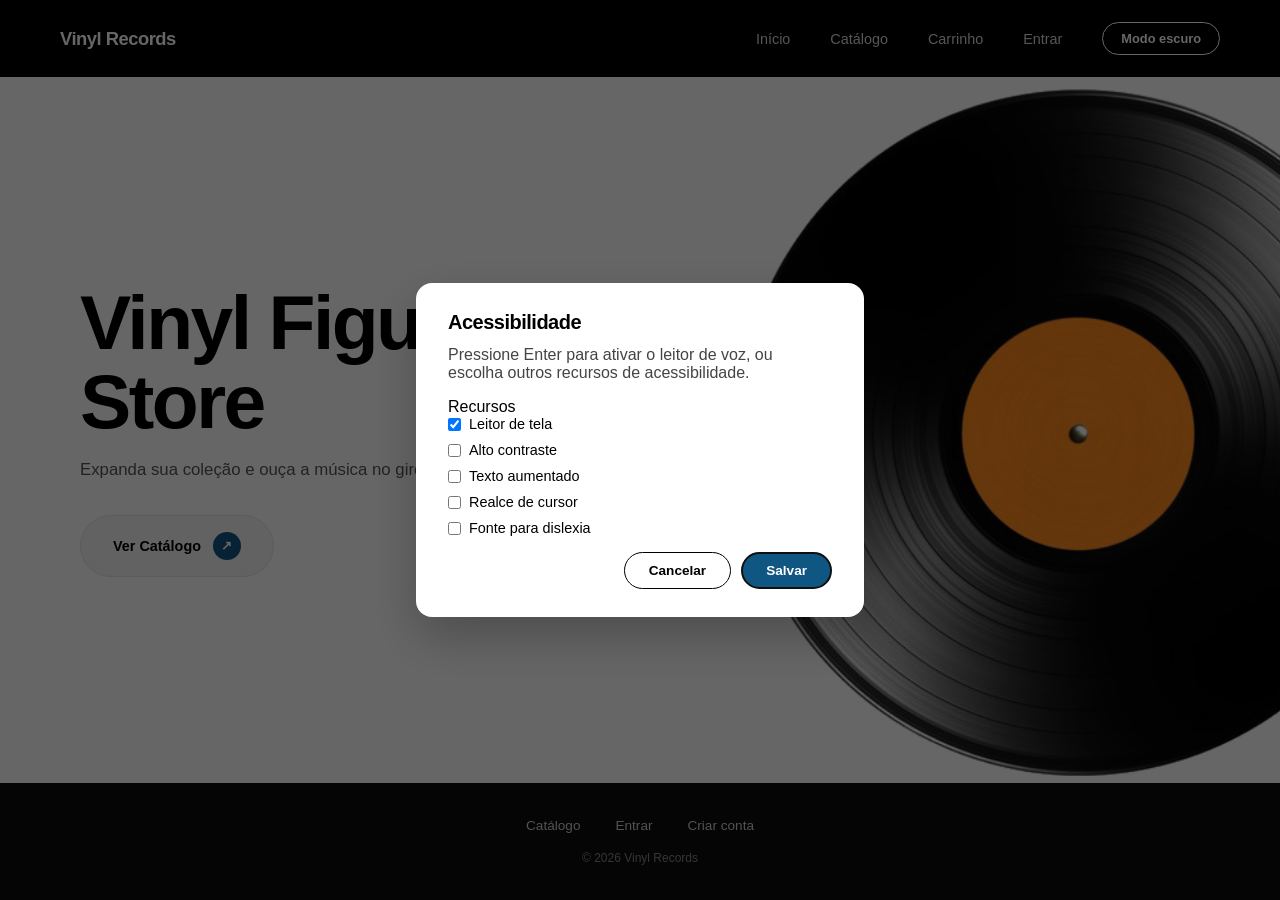
==== index.html @ 467cb420 "style: base style added" ====
<!DOCTYPE html>
<html lang="pt-BR">
<head>
  <meta charset="UTF-8">
  <meta name="viewport" content="width=device-width, initial-scale=1.0">
  <link rel="stylesheet" href="assets/css/base.css">
  <link rel="stylesheet" href="assets/css/style.css">
  <title>Vinyl Figures Store</title>
</head>
<body>

  <!-- ===== NAVBAR ===== -->
  <header>
    <nav>
      <a href="index.html">Vinyl Records</a>

      <ul>
        <li><a href="index.html">Início</a></li>
        <li><a href="assets/pages/catalogo.html">Catálogo</a></li>
        <li><a href="assets/pages/carrinho.html">Carrinho</a></li>
        <li><a href="assets/pages/conta.html">Conta</a></li>
        <li><button type="button" data-acao="alternar-tema">Tema</button></li>
      </ul>
    </nav>
  </header>

  <main>

    <!-- ===== HERO ===== -->
    <section>
      <h1>Vinyl Figures Store</h1>
      <p>Expanda sua coleção e ouça a música no giro.</p>
      <a href="assets/pages/catalogo.html">
        Ver Catálogo
        <span aria-hidden="true">&#8599;</span>
      </a>
    </section>

    <div class="vinyl-container">
      <img src="assets/images/Vinil.png" alt="Disco de vinil em close">
    </div>

  </main>

  <footer>
    <nav>
      <ul>
        <li><a href="assets/pages/catalogo.html">Catálogo</a></li>
        <li><a href="assets/pages/conta.html">Minha conta</a></li>
        <li><a href="assets/pages/entrar.html">Entrar</a></li>
        <li><a href="assets/pages/cadastro.html">Criar conta</a></li>
      </ul>
    </nav>
    <p>&copy; 2026 Vinyl Records</p>
  </footer>

  <script type="module" src="assets/js/controller/app.js"></script>

</body>
</html>
---- assets/css/base.css ----
/* Compartilhado por todas as páginas: reset, tipografia, header/footer,
   popups (view/ui.js), tema escuro e recursos de acessibilidade. Layout
   específico de cada página fica em style.css (index) ou paginas.css
   (formulários) / catalogo.css. */

* {
  margin: 0;
  padding: 0;
  box-sizing: border-box;
}

@import url('https://fonts.googleapis.com/css2?family=Syne:wght@400..800&display=swap');

body {
  background-color: #ffffff;
  color: #000000;
  font-family: 'Syne', sans-serif;
  min-height: 100vh;
  display: flex;
  flex-direction: column;
  justify-content: space-between;
  overflow-x: hidden;
}

a {
  text-decoration: none;
  color: inherit;
}

ul, ol {
  list-style: none;
}

/* ===== HEADER ===== */
header {
  width: 100%;
  background-color: #000000;
  color: #ffffff;
  padding: 22px 60px;
}

header nav {
  display: flex;
  justify-content: space-between;
  align-items: center;
  width: 100%;
  flex-wrap: wrap;
  gap: 16px;
}

header nav > a:first-child {
  font-size: 1.15rem;
  font-weight: 700;
  letter-spacing: -0.5px;
}

header ul {
  display: flex;
  align-items: center;
  gap: 40px;
  flex-wrap: wrap;
}

header ul li a {
  font-size: 0.9rem;
  font-weight: 500;
  opacity: 0.85;
  transition: opacity 0.3s ease;
}

header ul li a:hover {
  opacity: 1;
}

header ul li button {
  background: transparent;
  border: 1px solid #ffffff;
  color: #ffffff;
  padding: 8px 18px;
  border-radius: 30px;
  font-family: 'Syne', sans-serif;
  font-size: 0.8rem;
  font-weight: 600;
  cursor: pointer;
  transition: background-color 0.3s ease, color 0.3s ease;
}

header ul li button:hover {
  background-color: #ffffff;
  color: #000000;
}

/* ===== FOOTER ===== */
footer {
  width: 100%;
  background-color: #0c0c0c;
  color: #ffffff;
  padding: 35px 40px;
  display: flex;
  flex-direction: column;
  align-items: center;
  gap: 18px;
  font-size: 0.85rem;
}

footer nav ul {
  display: flex;
  flex-wrap: wrap;
  justify-content: center;
  gap: 35px;
}

footer nav ul li a {
  opacity: 0.8;
  font-weight: 500;
  transition: opacity 0.3s ease;
}

footer nav ul li a:hover {
  opacity: 1;
}

footer p {
  font-size: 0.75rem;
  opacity: 0.5;
}

/* ===== BREADCRUMB (usado em toda página que não é a home) ===== */
main > nav[aria-label="Você está aqui"] ol {
  display: flex;
  gap: 10px;
  font-size: 0.85rem;
  color: #666666;
  padding: 30px 40px 0;
}

main > nav[aria-label="Você está aqui"] ol li + li::before {
  content: "/";
  margin-right: 10px;
  color: #cccccc;
}

main > nav[aria-label="Você está aqui"] ol li a:hover {
  text-decoration: underline;
}

:root[data-tema="escuro"] main > nav[aria-label="Você está aqui"] ol {
  color: #999999;
}

:root[data-tema="escuro"] main > nav[aria-label="Você está aqui"] ol li + li::before {
  color: #444444;
}

/* ===== POPUPS (view/ui.js) =====
   Mesmos atributos que ui.js já usa (data-vinyl-ui); a função
   injetarEstilos() que injetava isso em runtime foi removida — vira
   CSS estático como o resto do projeto. */
[data-vinyl-ui="dialogo"] {
  /* O reset global (* { margin: 0 }) apaga o margin:auto que o navegador
     usa pra centralizar <dialog> modal — repõe aqui. */
  margin: auto;
  color-scheme: light dark;
  border: none;
  border-radius: 16px;
  padding: 28px 32px;
  max-width: 28rem;
  width: 90vw;
  background: #ffffff;
  color: #000000;
  font-family: 'Syne', sans-serif;
  box-shadow: 0 20px 50px rgba(0, 0, 0, 0.25);
}

[data-vinyl-ui="dialogo"]::backdrop {
  background: rgb(0 0 0 / 0.6);
}

[data-vinyl-ui="dialogo"] h2 {
  margin: 0 0 12px;
  font-size: 1.25rem;
  font-weight: 800;
  letter-spacing: -0.5px;
}

[data-vinyl-ui="dialogo"] ul {
  margin: 0 0 16px;
  padding-left: 0;
}

[data-vinyl-ui="dialogo"] li {
  padding: 4px 0;
}

[data-vinyl-ui="dialogo"] p {
  margin: 0 0 16px;
  color: #444444;
}

[data-vinyl-ui="dialogo"] fieldset {
  border: none;
  margin: 0 0 16px;
  display: flex;
  flex-direction: column;
  gap: 10px;
}

[data-vinyl-ui="dialogo"] label {
  display: flex;
  align-items: center;
  gap: 8px;
  font-size: 0.9rem;
}

[data-vinyl-ui="dialogo"] select {
  padding: 10px 16px;
  border-radius: 30px;
  border: 1px solid #dcdcdc;
  font-family: 'Syne', sans-serif;
  margin-bottom: 16px;
  background: #ffffff;
  color: #000000;
}

[data-vinyl-ui="acoes"] {
  display: flex;
  gap: 10px;
  justify-content: flex-end;
}

[data-vinyl-ui="acoes"] button {
  font-family: 'Syne', sans-serif;
  font-size: 0.85rem;
  font-weight: 600;
  padding: 10px 24px;
  border-radius: 30px;
  border: 1px solid #000000;
  background: #ffffff;
  color: #000000;
  cursor: pointer;
  transition: background-color 0.2s ease, color 0.2s ease;
}

[data-vinyl-ui="acoes"] button:last-child {
  background: #105682;
  border-color: #105682;
  color: #ffffff;
}

[data-vinyl-ui="acoes"] button:hover {
  opacity: 0.8;
}

[data-vinyl-ui="avisos"] {
  position: fixed;
  top: 24px;
  left: 50%;
  transform: translateX(-50%);
  z-index: 9999;
  display: flex;
  flex-direction: column;
  align-items: center;
  gap: 10px;
  width: 100%;
  padding: 0 20px;
  pointer-events: none;
}

[data-vinyl-ui="aviso"] {
  color-scheme: light dark;
  background: #ffffff;
  color: #000000;
  border-left: 4px solid #000000;
  border-radius: 14px;
  padding: 14px 20px;
  max-width: 420px;
  font-size: 0.85rem;
  font-weight: 600;
  line-height: 1.4;
  box-shadow: 0 15px 35px rgba(0, 0, 0, 0.18);
  animation: vinyl-aviso-entrada 0.25s ease;
}

@keyframes vinyl-aviso-entrada {
  from {
    opacity: 0;
    transform: translateY(-10px);
  }
  to {
    opacity: 1;
    transform: translateY(0);
  }
}

/* sucesso é o padrão (borda preta acima); erro e info só trocam o acento */
[data-vinyl-ui-tipo="erro"] {
  border-left-color: #c0392b;
}

[data-vinyl-ui-tipo="info"] {
  border-left-color: #2d6cdf;
}

:root[data-tema="escuro"] [data-vinyl-ui="aviso"] {
  background: #262626;
  color: #f5f5f5;
  border-left-color: #f5f5f5;
}

:root[data-tema="escuro"] [data-vinyl-ui-tipo="erro"] {
  border-left-color: #e74c3c;
}

:root[data-tema="escuro"] [data-vinyl-ui-tipo="info"] {
  border-left-color: #5b9bf5;
}

/* ===== TEMA ESCURO (assets/js/view/tema.js seta o atributo) ===== */
:root[data-tema="escuro"] body {
  background-color: #1c1c1c;
  color: #f5f5f5;
}

:root[data-tema="escuro"] header {
  background-color: #000000;
}

:root[data-tema="escuro"] main section form,
:root[data-tema="escuro"] main section ul li article {
  background-color: #262626;
  border-color: #2a2a2a;
}

:root[data-tema="escuro"] main section form input,
:root[data-tema="escuro"] main section form select {
  background-color: #1c1c1c;
  color: #f5f5f5;
  border-color: #333333;
}

:root[data-tema="escuro"] [data-vinyl-ui="dialogo"] {
  background: #262626;
  color: #f5f5f5;
}

:root[data-tema="escuro"] [data-vinyl-ui="dialogo"] p {
  color: #cccccc;
}

:root[data-tema="escuro"] [data-vinyl-ui="dialogo"] select {
  background: #1c1c1c;
  color: #f5f5f5;
  border-color: #333333;
}

:root[data-tema="escuro"] [data-vinyl-ui="acoes"] button {
  border-color: #f5f5f5;
  background: #262626;
  color: #f5f5f5;
}

:root[data-tema="escuro"] [data-vinyl-ui="acoes"] button:last-child {
  background: #105682;
  border-color: #105682;
  color: #ffffff;
}

/* ===== ACESSIBILIDADE (acessibility-features/*.js setam os atributos) =====
   Alto contraste reforça o tema atual (claro ou escuro), não substitui a
   escolha — por isso duas regras, uma pra cada. Nada de filter:contrast()
   no :root: filter vira containing block de position:fixed, e tirava o
   aviso (view/ui.js) do lugar. Nada de !important: a combinação
   [data-tema="escuro"][data-a11y-contraste="alto"] já é mais específica
   que cada atributo sozinho, então a cascata resolve sem precisar disso. */
:root[data-a11y-contraste="alto"] body {
  background-color: #ffffff;
  color: #000000;
}

:root[data-tema="escuro"][data-a11y-contraste="alto"] body {
  background-color: #000000;
  color: #ffffff;
}

/* Sem isso, alto contraste só trocava o fundo da página — os textos
   secundários em cinza (definidos em style/catalogo/paginas.css, cada um
   no seu arquivo) continuavam com contraste baixo, que é onde o
   problema mais aparece. Centralizado aqui: a especificidade do
   atributo já vence sobre a regra "normal" de cada arquivo, mesmo eles
   carregando depois. */
:root[data-a11y-contraste="alto"] main > nav[aria-label="Você está aqui"] ol,
:root[data-a11y-contraste="alto"] main p:first-of-type,
:root[data-a11y-contraste="alto"] main section ul li article p,
:root[data-a11y-contraste="alto"] thead th,
:root[data-a11y-contraste="alto"] main section dt {
  color: #000000;
}

:root[data-tema="escuro"][data-a11y-contraste="alto"] main > nav[aria-label="Você está aqui"] ol,
:root[data-tema="escuro"][data-a11y-contraste="alto"] main p:first-of-type,
:root[data-tema="escuro"][data-a11y-contraste="alto"] main section ul li article p,
:root[data-tema="escuro"][data-a11y-contraste="alto"] thead th,
:root[data-tema="escuro"][data-a11y-contraste="alto"] main section dt {
  color: #ffffff;
}

/* #105682 (a cor de destaque nos botões/foco/paginação) também precisa
   ser achatada — senão "alto contraste" não muda nada nos elementos que
   já tinham cor de marca, que é exatamente onde mais falhava antes. */
:root[data-a11y-contraste="alto"] main section form button[type="submit"],
:root[data-a11y-contraste="alto"] main section form button[type="button"],
:root[data-a11y-contraste="alto"] main section ul li article button,
:root[data-a11y-contraste="alto"] main section nav[aria-label="Paginação"] ul li a[aria-current="page"],
:root[data-a11y-contraste="alto"] main section nav[aria-label="Paginação"] ul li a:hover,
:root[data-a11y-contraste="alto"] main section > a:nth-of-type(1) span,
:root[data-a11y-contraste="alto"] main section > a:nth-of-type(1):hover,
:root[data-a11y-contraste="alto"] main > nav[aria-label="Seções da conta"] a:hover,
:root[data-a11y-contraste="alto"] main button[type="submit"],
:root[data-a11y-contraste="alto"] main button[data-acao],
:root[data-a11y-contraste="alto"] table button,
:root[data-a11y-contraste="alto"] [data-vinyl-ui="acoes"] button:last-child {
  background-color: #000000;
  border-color: #000000;
  color: #ffffff;
}

:root[data-a11y-contraste="alto"] main input:focus,
:root[data-a11y-contraste="alto"] main section form input:focus,
:root[data-a11y-contraste="alto"] main section form select:focus,
:root[data-a11y-contraste="alto"] main section form fieldset label:has(input[type="checkbox"]:checked) {
  border-color: #000000;
}

:root[data-a11y-contraste="alto"] main section form fieldset input[type="checkbox"] {
  accent-color: #000000;
}

:root[data-tema="escuro"][data-a11y-contraste="alto"] main section form button[type="submit"],
:root[data-tema="escuro"][data-a11y-contraste="alto"] main section form button[type="button"],
:root[data-tema="escuro"][data-a11y-contraste="alto"] main section ul li article button,
:root[data-tema="escuro"][data-a11y-contraste="alto"] main section nav[aria-label="Paginação"] ul li a[aria-current="page"],
:root[data-tema="escuro"][data-a11y-contraste="alto"] main section nav[aria-label="Paginação"] ul li a:hover,
:root[data-tema="escuro"][data-a11y-contraste="alto"] main section > a:nth-of-type(1) span,
:root[data-tema="escuro"][data-a11y-contraste="alto"] main section > a:nth-of-type(1):hover,
:root[data-tema="escuro"][data-a11y-contraste="alto"] main > nav[aria-label="Seções da conta"] a:hover,
:root[data-tema="escuro"][data-a11y-contraste="alto"] main button[type="submit"],
:root[data-tema="escuro"][data-a11y-contraste="alto"] main button[data-acao],
:root[data-tema="escuro"][data-a11y-contraste="alto"] table button,
:root[data-tema="escuro"][data-a11y-contraste="alto"] [data-vinyl-ui="acoes"] button:last-child {
  background-color: #ffffff;
  border-color: #ffffff;
  color: #000000;
}

:root[data-tema="escuro"][data-a11y-contraste="alto"] main input:focus,
:root[data-tema="escuro"][data-a11y-contraste="alto"] main section form input:focus,
:root[data-tema="escuro"][data-a11y-contraste="alto"] main section form select:focus,
:root[data-tema="escuro"][data-a11y-contraste="alto"] main section form fieldset label:has(input[type="checkbox"]:checked) {
  border-color: #ffffff;
}

:root[data-tema="escuro"][data-a11y-contraste="alto"] main section form fieldset input[type="checkbox"] {
  accent-color: #ffffff;
}

/* Checkbox de verdade (conta/entrar/cadastro, paginas.css) também
   achata pro preto/branco puro no alto contraste. */
:root[data-a11y-contraste="alto"] main input[type="checkbox"]:checked {
  background-color: #000000;
  border-color: #000000;
}

:root[data-tema="escuro"][data-a11y-contraste="alto"] main input[type="checkbox"]:checked {
  background-color: #ffffff;
  border-color: #ffffff;
}

:root[data-tema="escuro"][data-a11y-contraste="alto"] main input[type="checkbox"]:checked::after {
  border-color: #000000;
}

:root[data-a11y-texto="grande"] {
  font-size: 120%;
}

:root[data-a11y-cursor="realce"] [data-a11y-sob-cursor] {
  outline: 3px solid #ff5a00;
  outline-offset: 3px;
  border-radius: 4px;
}

/* Spinner de view/ui.js:ocupado() — <progress> indeterminado nativo,
   só um respiro visual em volta. */
progress {
  display: block;
  width: 100%;
  height: 6px;
  margin-bottom: 16px;
  accent-color: #000000;
  border-radius: 30px;
  overflow: hidden;
  border: none;
}

:root[data-tema="escuro"] progress {
  accent-color: #ffffff;
}
---- assets/css/style.css ----
/* Só o hero da index.html — header/footer/reset ficam em base.css. */

main {
  flex: 1;
  width: 100%;
  margin: 0;
  padding: 60px 40px 60px 80px;
  display: grid;
  grid-template-columns: 1.2fr 1fr;
  align-items: center;
  position: relative;
  overflow: hidden;
  gap: 20px;
}

main section {
  display: flex;
  flex-direction: column;
  align-items: flex-start;
  text-align: left;
  z-index: 2;
}

main h1 {
  font-size: 4.8rem;
  font-weight: 800;
  line-height: 1.02;
  letter-spacing: -2.5px;
  margin-bottom: 20px;
  color: #000000;
}

main p:first-of-type {
  font-size: 1.05rem;
  font-weight: 500;
  color: #555555;
  margin-bottom: 35px;
}

main section > a:nth-of-type(1) {
  background-color: #f5f5f5;
  color: #000000;
  padding: 16px 32px;
  border-radius: 40px;
  font-size: 0.9rem;
  font-weight: 600;
  display: flex;
  align-items: center;
  gap: 12px;
  transition: all 0.3s ease;
  border: 1px solid #e5e5e5;
}

main section > a:nth-of-type(1) span {
  background-color: #105682;
  color: #ffffff;
  width: 28px;
  height: 28px;
  border-radius: 50%;
  display: flex;
  align-items: center;
  justify-content: center;
  font-size: 0.8rem;
}

main section > a:nth-of-type(1):hover {
  background-color: #105682;
  color: #ffffff;
}

main section > a:nth-of-type(1):hover span {
  background-color: #ffffff;
  color: #105682;
}

@keyframes spin {
  from { transform: rotate(0deg); }
  to { transform: rotate(360deg); }
}

.vinyl-container {
  display: flex;
  justify-content: flex-end;
  align-items: center;
  position: absolute;
  right: -290px;
  top: 50%;
  transform: translateY(-50%);
}

main img {
  width: 980px;
  max-width: none;
  height: auto;
  border-radius: 50%;
  animation: spin 12s linear infinite;
}

:root[data-tema="escuro"] main h1 {
  color: #ffffff;
}

:root[data-tema="escuro"] main p:first-of-type {
  color: #bbbbbb;
}

:root[data-tema="escuro"] main section > a:nth-of-type(1) {
  background-color: #262626;
  color: #ffffff;
  border-color: #2a2a2a;
}

@media (max-width: 992px) {
  main {
    grid-template-columns: 1fr;
    text-align: center;
    gap: 50px;
    padding: 40px 20px;
  }

  main section {
    align-items: center;
  }

  main h1 {
    font-size: 2.8rem;
  }

  .vinyl-container {
    position: relative;
    right: auto;
    top: auto;
    transform: none;
    justify-content: center;
  }

  main img {
    width: 400px;
  }
}
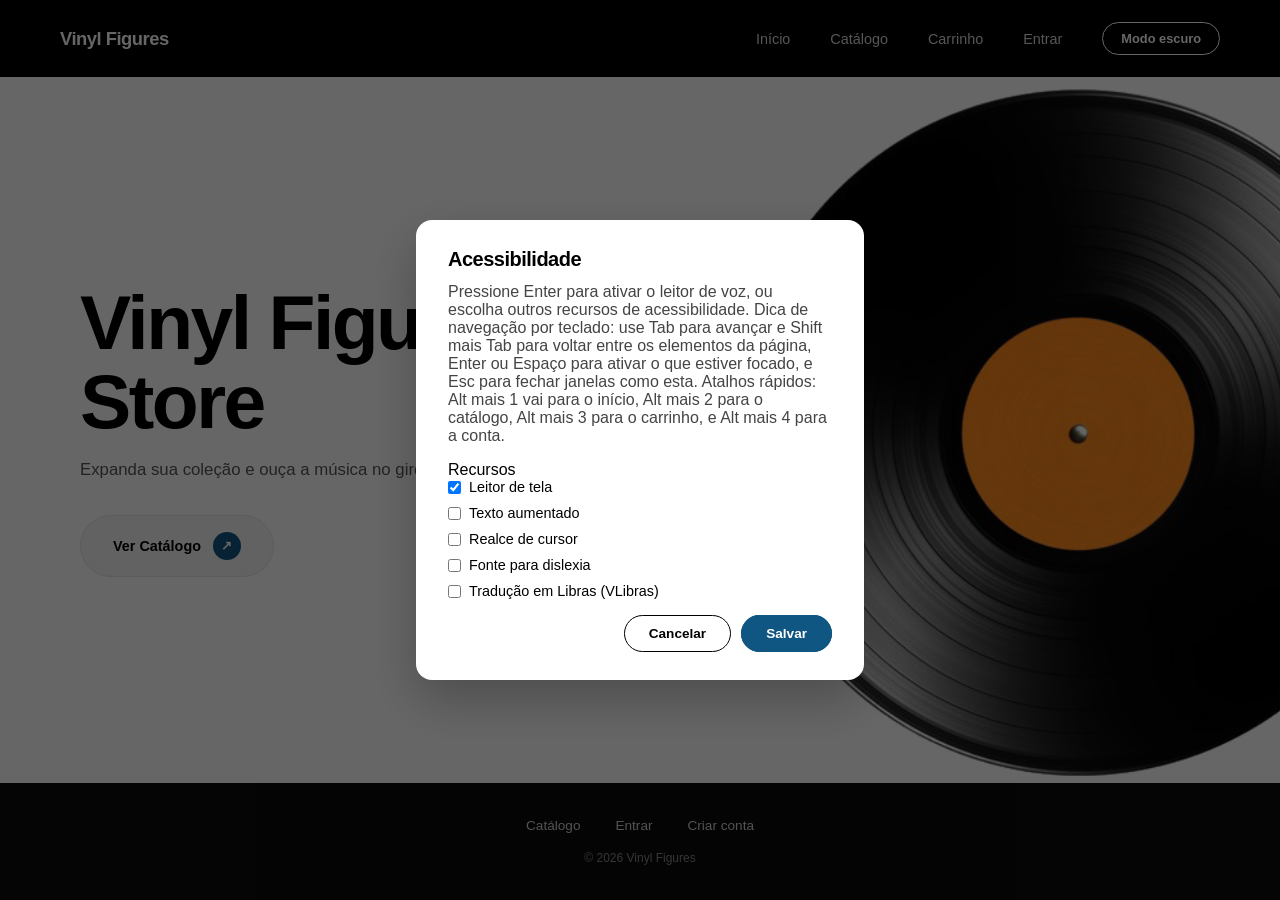
==== commit 6815baab: "feat: adiciona acessibilidade em libras usando a funcionalidade VLibras e atualiza renderização de p" ====
--- a/index.html
+++ b/index.html
@@ -12,7 +12,7 @@
   <!-- ===== NAVBAR ===== -->
   <header>
     <nav>
-      <a href="index.html">Vinyl Records</a>
+      <a href="index.html">Vinyl Figures</a>
 
       <ul>
         <li><a href="index.html">Início</a></li>
@@ -51,7 +51,7 @@
         <li><a href="assets/pages/cadastro.html">Criar conta</a></li>
       </ul>
     </nav>
-    <p>&copy; 2026 Vinyl Records</p>
+    <p>&copy; 2026 Vinyl Figures</p>
   </footer>
 
   <script type="module" src="assets/js/controller/app.js"></script>
--- a/assets/css/base.css
+++ b/assets/css/base.css
@@ -9,6 +9,14 @@
   box-sizing: border-box;
 }
 
+/* Regra de UA pro atributo hidden é de baixa prioridade: display:flex/grid
+   de qualquer seletor de autor (catalogo.css, paginas.css...) já vence,
+   hidden ou não. !important aqui é o jeito correto e padrão de garantir
+   isso — não dá pra resolver só com especificidade. */
+[hidden] {
+  display: none !important;
+}
+
 @import url('https://fonts.googleapis.com/css2?family=Syne:wght@400..800&display=swap');
 
 body {
@@ -25,6 +33,23 @@
 a {
   text-decoration: none;
   color: inherit;
+}
+
+/* Foco visível pra todo link/botão do site — sem isso, quem navega por
+   teclado só via onde está em campos de formulário (paginas.css/
+   catalogo.css já cuidam desses). outline-offset negativo desenha o anel
+   pra dentro do próprio elemento, então containers com overflow:hidden
+   (.stepper-qtd, table) nunca cortam o anel — não dá pra resolver isso só
+   trocando a cor/especificidade. */
+a:focus-visible,
+button:focus-visible {
+  outline: 2px solid #105682;
+  outline-offset: -2px;
+}
+
+:root[data-tema="escuro"] a:focus-visible,
+:root[data-tema="escuro"] button:focus-visible {
+  outline-color: #ffffff;
 }
 
 ul, ol {
@@ -222,6 +247,32 @@
   color: #000000;
 }
 
+/* Campo de formulário genérico (pedirCampos) — label em cima do input,
+   diferente de [data-vinyl-ui="dialogo"] label acima (que é a linha
+   horizontal do checkbox em escolherVarios). */
+[data-vinyl-ui="dialogo"] [data-vinyl-ui="campo"] {
+  display: flex;
+  flex-direction: column;
+  gap: 6px;
+  margin-bottom: 16px;
+}
+
+[data-vinyl-ui="dialogo"] [data-vinyl-ui="campo"] label {
+  font-size: 0.85rem;
+  font-weight: 600;
+}
+
+[data-vinyl-ui="dialogo"] input[type="text"] {
+  padding: 10px 16px;
+  border-radius: 30px;
+  border: 1px solid #dcdcdc;
+  font-family: 'Syne', sans-serif;
+  font-size: 0.9rem;
+  width: 100%;
+  background: #ffffff;
+  color: #000000;
+}
+
 [data-vinyl-ui="acoes"] {
   display: flex;
   gap: 10px;
@@ -347,7 +398,8 @@
   color: #cccccc;
 }
 
-:root[data-tema="escuro"] [data-vinyl-ui="dialogo"] select {
+:root[data-tema="escuro"] [data-vinyl-ui="dialogo"] select,
+:root[data-tema="escuro"] [data-vinyl-ui="dialogo"] input[type="text"] {
   background: #1c1c1c;
   color: #f5f5f5;
   border-color: #333333;
@@ -365,120 +417,7 @@
   color: #ffffff;
 }
 
-/* ===== ACESSIBILIDADE (acessibility-features/*.js setam os atributos) =====
-   Alto contraste reforça o tema atual (claro ou escuro), não substitui a
-   escolha — por isso duas regras, uma pra cada. Nada de filter:contrast()
-   no :root: filter vira containing block de position:fixed, e tirava o
-   aviso (view/ui.js) do lugar. Nada de !important: a combinação
-   [data-tema="escuro"][data-a11y-contraste="alto"] já é mais específica
-   que cada atributo sozinho, então a cascata resolve sem precisar disso. */
-:root[data-a11y-contraste="alto"] body {
-  background-color: #ffffff;
-  color: #000000;
-}
-
-:root[data-tema="escuro"][data-a11y-contraste="alto"] body {
-  background-color: #000000;
-  color: #ffffff;
-}
-
-/* Sem isso, alto contraste só trocava o fundo da página — os textos
-   secundários em cinza (definidos em style/catalogo/paginas.css, cada um
-   no seu arquivo) continuavam com contraste baixo, que é onde o
-   problema mais aparece. Centralizado aqui: a especificidade do
-   atributo já vence sobre a regra "normal" de cada arquivo, mesmo eles
-   carregando depois. */
-:root[data-a11y-contraste="alto"] main > nav[aria-label="Você está aqui"] ol,
-:root[data-a11y-contraste="alto"] main p:first-of-type,
-:root[data-a11y-contraste="alto"] main section ul li article p,
-:root[data-a11y-contraste="alto"] thead th,
-:root[data-a11y-contraste="alto"] main section dt {
-  color: #000000;
-}
-
-:root[data-tema="escuro"][data-a11y-contraste="alto"] main > nav[aria-label="Você está aqui"] ol,
-:root[data-tema="escuro"][data-a11y-contraste="alto"] main p:first-of-type,
-:root[data-tema="escuro"][data-a11y-contraste="alto"] main section ul li article p,
-:root[data-tema="escuro"][data-a11y-contraste="alto"] thead th,
-:root[data-tema="escuro"][data-a11y-contraste="alto"] main section dt {
-  color: #ffffff;
-}
-
-/* #105682 (a cor de destaque nos botões/foco/paginação) também precisa
-   ser achatada — senão "alto contraste" não muda nada nos elementos que
-   já tinham cor de marca, que é exatamente onde mais falhava antes. */
-:root[data-a11y-contraste="alto"] main section form button[type="submit"],
-:root[data-a11y-contraste="alto"] main section form button[type="button"],
-:root[data-a11y-contraste="alto"] main section ul li article button,
-:root[data-a11y-contraste="alto"] main section nav[aria-label="Paginação"] ul li a[aria-current="page"],
-:root[data-a11y-contraste="alto"] main section nav[aria-label="Paginação"] ul li a:hover,
-:root[data-a11y-contraste="alto"] main section > a:nth-of-type(1) span,
-:root[data-a11y-contraste="alto"] main section > a:nth-of-type(1):hover,
-:root[data-a11y-contraste="alto"] main > nav[aria-label="Seções da conta"] a:hover,
-:root[data-a11y-contraste="alto"] main button[type="submit"],
-:root[data-a11y-contraste="alto"] main button[data-acao],
-:root[data-a11y-contraste="alto"] table button,
-:root[data-a11y-contraste="alto"] [data-vinyl-ui="acoes"] button:last-child {
-  background-color: #000000;
-  border-color: #000000;
-  color: #ffffff;
-}
-
-:root[data-a11y-contraste="alto"] main input:focus,
-:root[data-a11y-contraste="alto"] main section form input:focus,
-:root[data-a11y-contraste="alto"] main section form select:focus,
-:root[data-a11y-contraste="alto"] main section form fieldset label:has(input[type="checkbox"]:checked) {
-  border-color: #000000;
-}
-
-:root[data-a11y-contraste="alto"] main section form fieldset input[type="checkbox"] {
-  accent-color: #000000;
-}
-
-:root[data-tema="escuro"][data-a11y-contraste="alto"] main section form button[type="submit"],
-:root[data-tema="escuro"][data-a11y-contraste="alto"] main section form button[type="button"],
-:root[data-tema="escuro"][data-a11y-contraste="alto"] main section ul li article button,
-:root[data-tema="escuro"][data-a11y-contraste="alto"] main section nav[aria-label="Paginação"] ul li a[aria-current="page"],
-:root[data-tema="escuro"][data-a11y-contraste="alto"] main section nav[aria-label="Paginação"] ul li a:hover,
-:root[data-tema="escuro"][data-a11y-contraste="alto"] main section > a:nth-of-type(1) span,
-:root[data-tema="escuro"][data-a11y-contraste="alto"] main section > a:nth-of-type(1):hover,
-:root[data-tema="escuro"][data-a11y-contraste="alto"] main > nav[aria-label="Seções da conta"] a:hover,
-:root[data-tema="escuro"][data-a11y-contraste="alto"] main button[type="submit"],
-:root[data-tema="escuro"][data-a11y-contraste="alto"] main button[data-acao],
-:root[data-tema="escuro"][data-a11y-contraste="alto"] table button,
-:root[data-tema="escuro"][data-a11y-contraste="alto"] [data-vinyl-ui="acoes"] button:last-child {
-  background-color: #ffffff;
-  border-color: #ffffff;
-  color: #000000;
-}
-
-:root[data-tema="escuro"][data-a11y-contraste="alto"] main input:focus,
-:root[data-tema="escuro"][data-a11y-contraste="alto"] main section form input:focus,
-:root[data-tema="escuro"][data-a11y-contraste="alto"] main section form select:focus,
-:root[data-tema="escuro"][data-a11y-contraste="alto"] main section form fieldset label:has(input[type="checkbox"]:checked) {
-  border-color: #ffffff;
-}
-
-:root[data-tema="escuro"][data-a11y-contraste="alto"] main section form fieldset input[type="checkbox"] {
-  accent-color: #ffffff;
-}
-
-/* Checkbox de verdade (conta/entrar/cadastro, paginas.css) também
-   achata pro preto/branco puro no alto contraste. */
-:root[data-a11y-contraste="alto"] main input[type="checkbox"]:checked {
-  background-color: #000000;
-  border-color: #000000;
-}
-
-:root[data-tema="escuro"][data-a11y-contraste="alto"] main input[type="checkbox"]:checked {
-  background-color: #ffffff;
-  border-color: #ffffff;
-}
-
-:root[data-tema="escuro"][data-a11y-contraste="alto"] main input[type="checkbox"]:checked::after {
-  border-color: #000000;
-}
-
+/* ===== ACESSIBILIDADE (acessibility-features/*.js setam os atributos) ===== */
 :root[data-a11y-texto="grande"] {
   font-size: 120%;
 }
@@ -505,3 +444,24 @@
 :root[data-tema="escuro"] progress {
   accent-color: #ffffff;
 }
+
+/* Spinner circular pro texto de botão ocupado (view/ui.js:travarBotao) —
+   herda a cor do texto do botão via currentColor, então funciona nos
+   botões azuis (texto branco) e no botão reset (texto preto) sem regra
+   extra por tema. */
+span[data-vinyl-ui="spinner"] {
+  display: inline-block;
+  width: 12px;
+  height: 12px;
+  vertical-align: -1px;
+  border: 2px solid currentColor;
+  border-right-color: transparent;
+  border-radius: 50%;
+  animation: vinyl-girar 0.6s linear infinite;
+}
+
+@keyframes vinyl-girar {
+  to {
+    transform: rotate(360deg);
+  }
+}
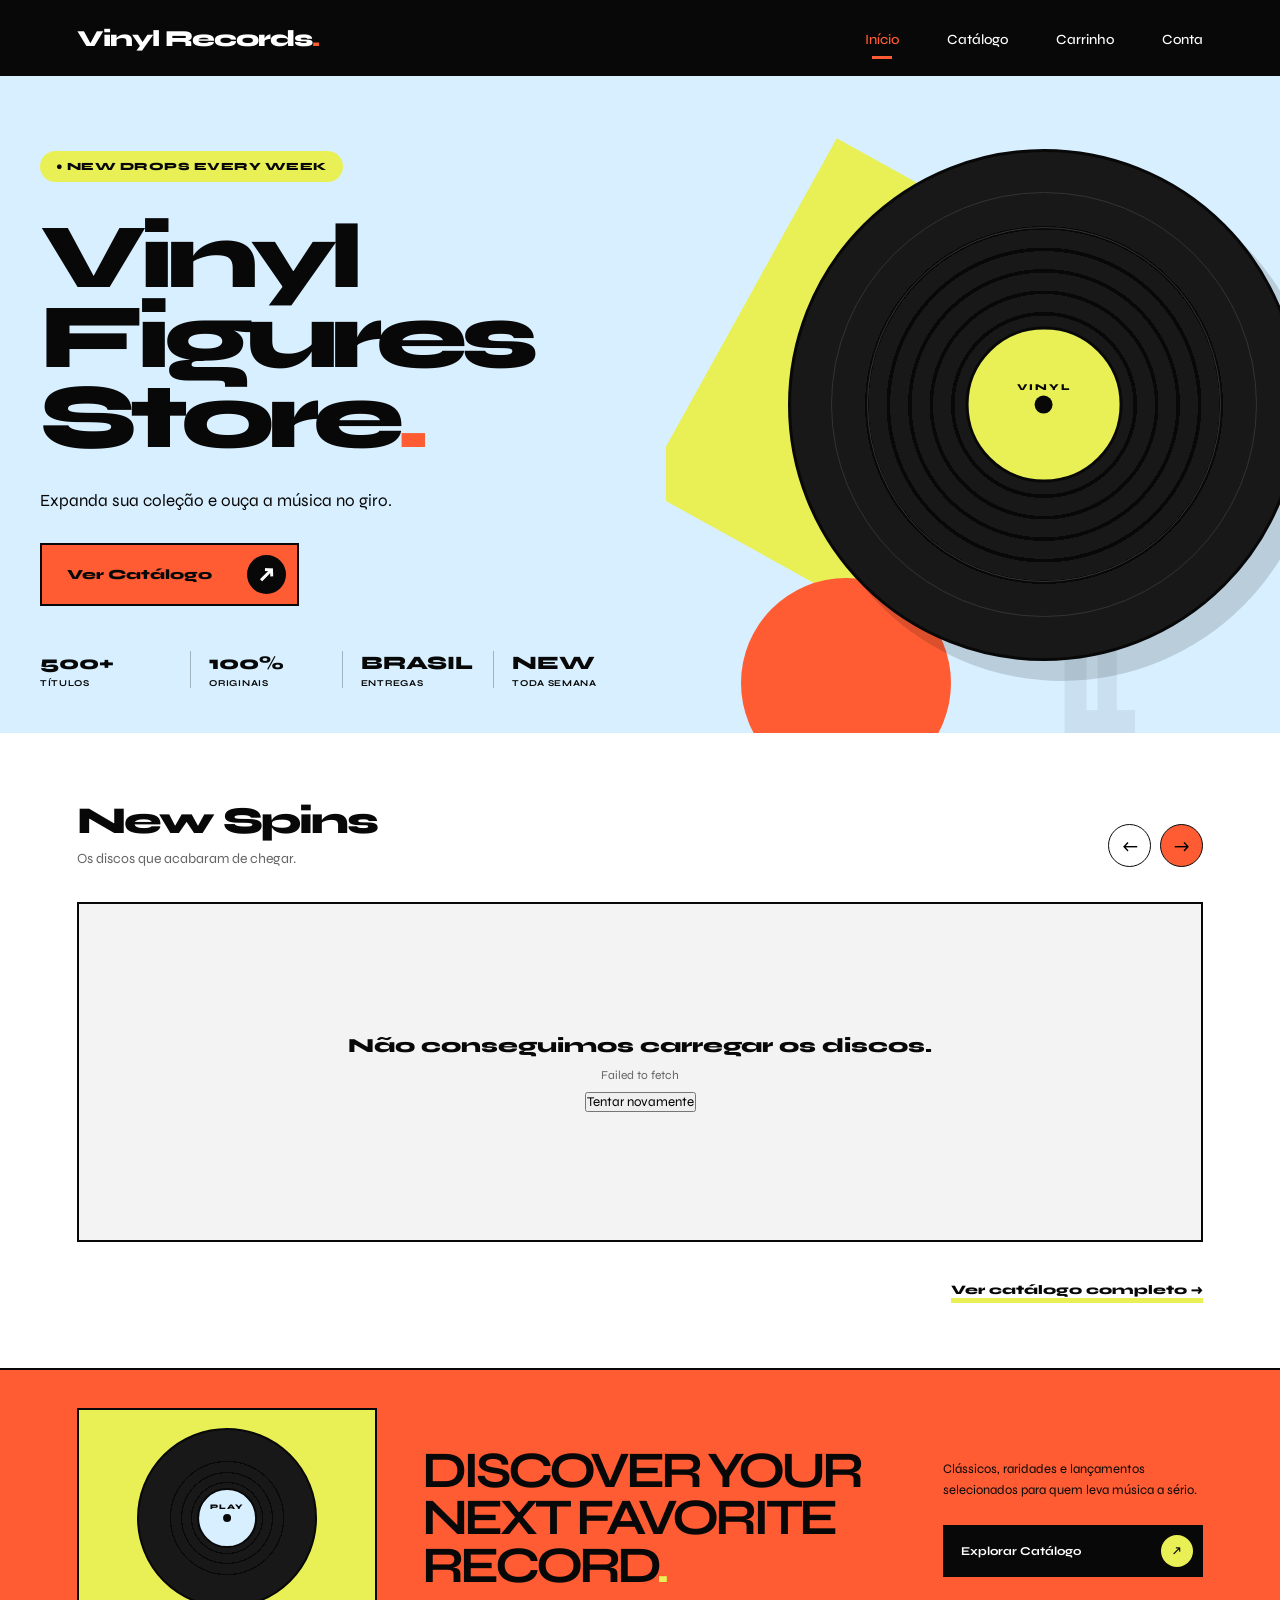
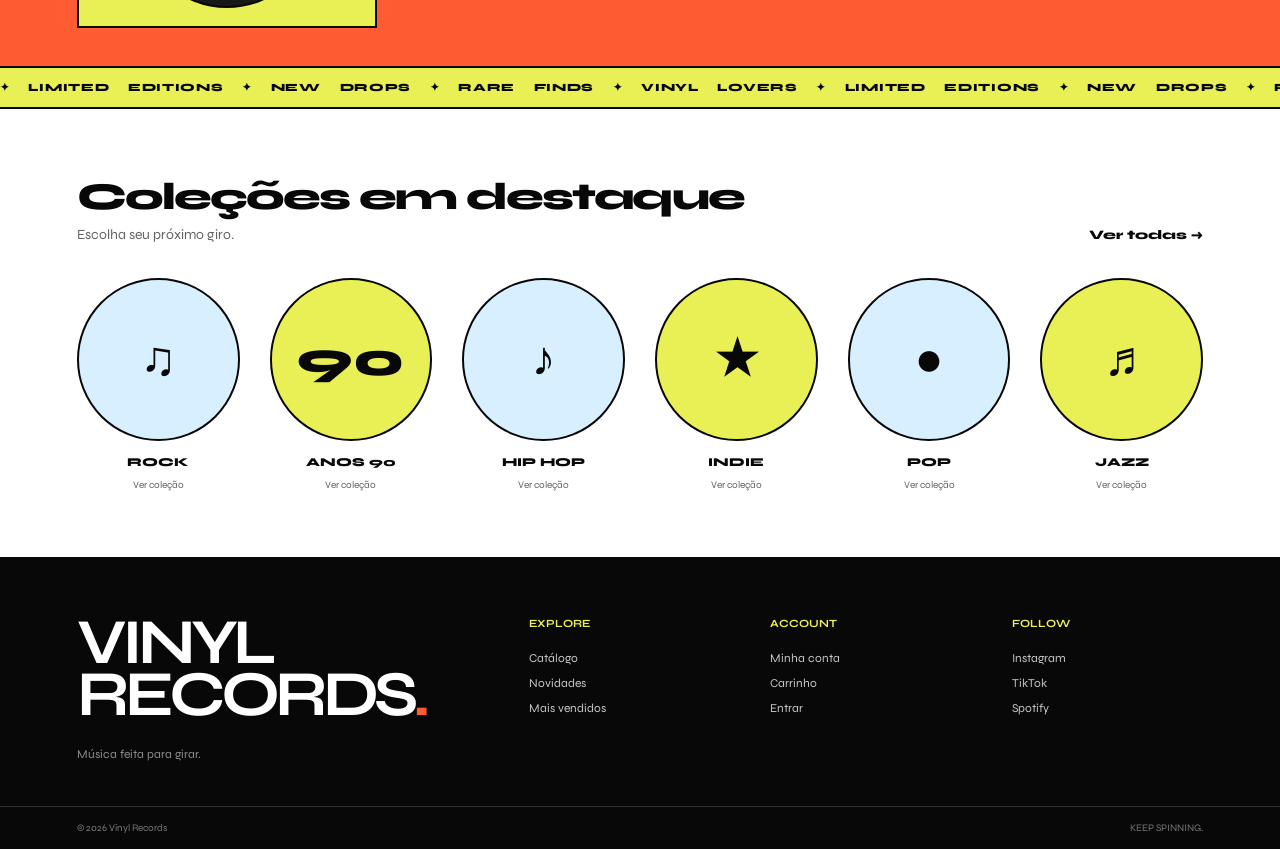
==== commit 78450a87: "feat: adiciona estilização das páginas" ====
--- a/index.html
+++ b/index.html
@@ -1,60 +1,517 @@
 <!DOCTYPE html>
 <html lang="pt-BR">
+
 <head>
   <meta charset="UTF-8">
   <meta name="viewport" content="width=device-width, initial-scale=1.0">
-  <link rel="stylesheet" href="assets/css/base.css">
-  <link rel="stylesheet" href="assets/css/style.css">
+
+  <link
+    href="https://fonts.googleapis.com/css2?family=Syne:wght@400..800&display=swap"
+    rel="stylesheet"
+  >
+
+  <link rel="stylesheet" href="/assets/css/index.css">
+
   <title>Vinyl Figures Store</title>
 </head>
+
 <body>
 
-  <!-- ===== NAVBAR ===== -->
-  <header>
-    <nav>
-      <a href="index.html">Vinyl Figures</a>
-
-      <ul>
-        <li><a href="index.html">Início</a></li>
-        <li><a href="assets/pages/catalogo.html">Catálogo</a></li>
-        <li><a href="assets/pages/carrinho.html">Carrinho</a></li>
-        <li><a href="assets/pages/conta.html">Conta</a></li>
-        <li><button type="button" data-acao="alternar-tema">Tema</button></li>
+  <header class="header">
+
+    <nav class="navbar">
+
+      <a href="/index.html" class="logo">
+        Vinyl Records<span>.</span>
+      </a>
+
+      <ul class="nav-links">
+
+        <li>
+          <a href="/index.html" class="active">
+            Início
+          </a>
+        </li>
+
+        <li>
+          <a href="/assets/pages/catalogo.html">
+            Catálogo
+          </a>
+        </li>
+
+        <li>
+          <a href="/assets/pages/carrinho.html">
+            Carrinho
+          </a>
+        </li>
+
+        <li>
+          <a href="/assets/pages/conta.html">
+            Conta
+          </a>
+        </li>
+
       </ul>
+
     </nav>
+
   </header>
 
+
   <main>
 
-    <!-- ===== HERO ===== -->
-    <section>
-      <h1>Vinyl Figures Store</h1>
-      <p>Expanda sua coleção e ouça a música no giro.</p>
-      <a href="assets/pages/catalogo.html">
-        Ver Catálogo
-        <span aria-hidden="true">&#8599;</span>
+    <section class="hero">
+
+      <div class="hero-content">
+
+        <span class="hero-badge">
+          ● NEW DROPS EVERY WEEK
+        </span>
+
+        <h1>
+          Vinyl Figures<br>
+          Store<span>.</span>
+        </h1>
+
+        <p class="hero-description">
+          Expanda sua coleção e ouça a música no giro.
+        </p>
+
+        <a
+          href="/assets/pages/catalogo.html"
+          class="hero-button"
+        >
+
+          Ver Catálogo
+
+          <span>
+            ↗
+          </span>
+
+        </a>
+
+
+        <div class="hero-stats">
+
+          <div>
+            <strong>500+</strong>
+            <span>TÍTULOS</span>
+          </div>
+
+          <div>
+            <strong>100%</strong>
+            <span>ORIGINAIS</span>
+          </div>
+
+          <div>
+            <strong>BRASIL</strong>
+            <span>ENTREGAS</span>
+          </div>
+
+          <div>
+            <strong>NEW</strong>
+            <span>TODA SEMANA</span>
+          </div>
+
+        </div>
+
+      </div>
+
+
+      <div class="hero-visual">
+
+        <div class="yellow-shape"></div>
+
+        <div class="orange-circle"></div>
+
+        <span class="hero-word">
+          SPIN
+        </span>
+
+
+        <div class="hero-record">
+
+          <div class="hero-record-center">
+            <span>VINYL</span>
+          </div>
+
+        </div>
+
+      </div>
+
+    </section>
+
+
+    <section class="new-spins">
+
+      <div class="section-header">
+
+        <div>
+
+          <h2>
+            New Spins
+          </h2>
+
+          <p>
+            Os discos que acabaram de chegar.
+          </p>
+
+        </div>
+
+
+        <div class="carousel-controls">
+
+          <button
+            id="previousAlbums"
+            type="button"
+            aria-label="Anterior"
+          >
+            ←
+          </button>
+
+          <button
+            id="nextAlbums"
+            type="button"
+            aria-label="Próximo"
+          >
+            →
+          </button>
+
+        </div>
+
+      </div>
+
+
+      <div
+        class="albums-grid"
+        id="albumsGrid"
+      >
+
+        <div class="albums-loading">
+          Carregando discos...
+        </div>
+
+      </div>
+
+
+      <a
+        href="/assets/pages/catalogo.html"
+        class="see-all"
+      >
+        Ver catálogo completo →
       </a>
+
     </section>
 
-    <div class="vinyl-container">
-      <img src="assets/images/Vinil.png" alt="Disco de vinil em close">
+
+    <section class="discover">
+
+      <div class="discover-art">
+
+        <div class="mini-record">
+
+          <div class="mini-record-center">
+            <span>PLAY</span>
+          </div>
+
+        </div>
+
+      </div>
+
+
+      <h2>
+        DISCOVER YOUR<br>
+        NEXT FAVORITE<br>
+        RECORD<span>.</span>
+      </h2>
+
+
+      <div class="discover-info">
+
+        <p>
+          Clássicos, raridades e lançamentos
+          selecionados para quem leva música
+          a sério.
+        </p>
+
+        <a href="/assets/pages/catalogo.html">
+          Explorar Catálogo
+          <span>↗</span>
+        </a>
+
+      </div>
+
+    </section>
+
+
+    <div class="marquee">
+
+      <div>
+        ✦ LIMITED EDITIONS
+        ✦ NEW DROPS
+        ✦ RARE FINDS
+        ✦ VINYL LOVERS
+        ✦ LIMITED EDITIONS
+        ✦ NEW DROPS
+        ✦ RARE FINDS
+        ✦ VINYL LOVERS
+      </div>
+
     </div>
 
+
+    <section class="collections">
+
+      <div class="section-header">
+
+        <div>
+
+          <h2>
+            Coleções em destaque
+          </h2>
+
+          <p>
+            Escolha seu próximo giro.
+          </p>
+
+        </div>
+
+
+        <a href="/assets/pages/catalogo.html">
+          Ver todas →
+        </a>
+
+      </div>
+
+
+      <div class="collections-grid">
+
+        <a
+          href="/assets/pages/catalogo.html"
+          class="collection-card"
+        >
+
+          <div class="collection-circle">
+            ♫
+          </div>
+
+          <strong>
+            ROCK
+          </strong>
+
+          <span>
+            Ver coleção
+          </span>
+
+        </a>
+
+
+        <a
+          href="/assets/pages/catalogo.html"
+          class="collection-card"
+        >
+
+          <div class="collection-circle">
+            90
+          </div>
+
+          <strong>
+            ANOS 90
+          </strong>
+
+          <span>
+            Ver coleção
+          </span>
+
+        </a>
+
+
+        <a
+          href="/assets/pages/catalogo.html"
+          class="collection-card"
+        >
+
+          <div class="collection-circle">
+            ♪
+          </div>
+
+          <strong>
+            HIP HOP
+          </strong>
+
+          <span>
+            Ver coleção
+          </span>
+
+        </a>
+
+
+        <a
+          href="/assets/pages/catalogo.html"
+          class="collection-card"
+        >
+
+          <div class="collection-circle">
+            ★
+          </div>
+
+          <strong>
+            INDIE
+          </strong>
+
+          <span>
+            Ver coleção
+          </span>
+
+        </a>
+
+
+        <a
+          href="/assets/pages/catalogo.html"
+          class="collection-card"
+        >
+
+          <div class="collection-circle">
+            ●
+          </div>
+
+          <strong>
+            POP
+          </strong>
+
+          <span>
+            Ver coleção
+          </span>
+
+        </a>
+
+
+        <a
+          href="/assets/pages/catalogo.html"
+          class="collection-card"
+        >
+
+          <div class="collection-circle">
+            ♬
+          </div>
+
+          <strong>
+            JAZZ
+          </strong>
+
+          <span>
+            Ver coleção
+          </span>
+
+        </a>
+
+      </div>
+
+    </section>
+
   </main>
 
+
   <footer>
-    <nav>
-      <ul>
-        <li><a href="assets/pages/catalogo.html">Catálogo</a></li>
-        <li><a href="assets/pages/conta.html">Minha conta</a></li>
-        <li><a href="assets/pages/entrar.html">Entrar</a></li>
-        <li><a href="assets/pages/cadastro.html">Criar conta</a></li>
-      </ul>
-    </nav>
-    <p>&copy; 2026 Vinyl Figures</p>
+
+    <div class="footer-content">
+
+      <div class="footer-brand">
+
+        <h2>
+          VINYL<br>
+          RECORDS<span>.</span>
+        </h2>
+
+        <p>
+          Música feita para girar.
+        </p>
+
+      </div>
+
+
+      <div class="footer-column">
+
+        <strong>
+          EXPLORE
+        </strong>
+
+        <a href="/assets/pages/catalogo.html">
+          Catálogo
+        </a>
+
+        <a href="/assets/pages/catalogo.html">
+          Novidades
+        </a>
+
+        <a href="/assets/pages/catalogo.html">
+          Mais vendidos
+        </a>
+
+      </div>
+
+
+      <div class="footer-column">
+
+        <strong>
+          ACCOUNT
+        </strong>
+
+        <a href="/assets/pages/conta.html">
+          Minha conta
+        </a>
+
+        <a href="/assets/pages/carrinho.html">
+          Carrinho
+        </a>
+
+        <a href="/assets/pages/entrar.html">
+          Entrar
+        </a>
+
+      </div>
+
+
+      <div class="footer-column">
+
+        <strong>
+          FOLLOW
+        </strong>
+
+        <a href="#">
+          Instagram
+        </a>
+
+        <a href="#">
+          TikTok
+        </a>
+
+        <a href="#">
+          Spotify
+        </a>
+
+      </div>
+
+    </div>
+
+
+    <div class="footer-bottom">
+
+      <p>
+        &copy; 2026 Vinyl Records
+      </p>
+
+      <p>
+        KEEP SPINNING.
+      </p>
+
+    </div>
+
   </footer>
 
-  <script type="module" src="assets/js/controller/app.js"></script>
+
+  <script src="/assets/js/index.js"></script>
 
 </body>
-</html>
+
+</html>
--- a/assets/css/index.css
+++ b/assets/css/index.css
@@ -0,0 +1,1026 @@
+:root {
+  --orange: #ff5c34;
+  --yellow: #e9f056;
+  --blue: #d7efff;
+  --black: #080808;
+  --white: #ffffff;
+  --gray: #646464;
+  --light-gray: #f3f3f3;
+}
+
+* {
+  margin: 0;
+  padding: 0;
+  box-sizing: border-box;
+}
+
+html {
+  scroll-behavior: smooth;
+}
+
+body {
+  min-height: 100vh;
+  font-family: "Syne", sans-serif;
+  color: var(--black);
+  background: var(--white);
+}
+
+a {
+  color: inherit;
+  text-decoration: none;
+}
+
+img {
+  display: block;
+  max-width: 100%;
+}
+
+button {
+  font-family: inherit;
+}
+
+.header {
+  height: 76px;
+  display: flex;
+  align-items: center;
+  background: var(--black);
+  color: var(--white);
+  position: relative;
+  z-index: 100;
+}
+
+.navbar {
+  width: 100%;
+  padding: 0 6%;
+  display: flex;
+  align-items: center;
+  justify-content: space-between;
+}
+
+.logo {
+  font-size: 23px;
+  font-weight: 800;
+  letter-spacing: -1px;
+}
+
+.logo span {
+  color: var(--orange);
+}
+
+.nav-links {
+  list-style: none;
+  display: flex;
+  align-items: center;
+  gap: 48px;
+}
+
+.nav-links a {
+  position: relative;
+  font-size: 14px;
+  font-weight: 500;
+  transition: color 0.2s ease;
+}
+
+.nav-links a:hover,
+.nav-links .active {
+  color: var(--orange);
+}
+
+.nav-links .active::after {
+  content: "";
+  position: absolute;
+  width: 20px;
+  height: 3px;
+  left: 50%;
+  bottom: -11px;
+  transform: translateX(-50%);
+  background: var(--orange);
+}
+
+.hero {
+  min-height: 650px;
+  display: grid;
+  grid-template-columns: 52% 48%;
+  overflow: hidden;
+  position: relative;
+  background: var(--blue);
+}
+
+.hero-content {
+  position: relative;
+  z-index: 5;
+  padding: 75px 20px 45px 6%;
+  display: flex;
+  flex-direction: column;
+  align-items: flex-start;
+}
+
+.hero-badge {
+  display: inline-block;
+  margin-bottom: 35px;
+  padding: 9px 16px;
+  background: var(--yellow);
+  border-radius: 50px;
+  font-size: 11px;
+  font-weight: 800;
+  letter-spacing: 0.5px;
+}
+
+.hero h1 {
+  font-size: clamp(70px, 7.2vw, 112px);
+  font-weight: 800;
+  line-height: 0.87;
+  letter-spacing: -7px;
+}
+
+.hero h1 span {
+  color: var(--orange);
+}
+
+.hero-description {
+  margin-top: 30px;
+  max-width: 440px;
+  font-size: 17px;
+  line-height: 1.5;
+}
+
+.hero-button {
+  min-width: 225px;
+  margin-top: 30px;
+  padding: 10px 11px 10px 25px;
+  display: flex;
+  align-items: center;
+  justify-content: space-between;
+  gap: 35px;
+  background: var(--orange);
+  border: 2px solid var(--black);
+  font-size: 14px;
+  font-weight: 800;
+  transition:
+    transform 0.2s ease,
+    box-shadow 0.2s ease,
+    background 0.2s ease;
+}
+
+.hero-button > span {
+  width: 39px;
+  height: 39px;
+  display: grid;
+  place-items: center;
+  flex-shrink: 0;
+  background: var(--black);
+  color: var(--white);
+  border-radius: 50%;
+  font-size: 20px;
+}
+
+.hero-button:hover {
+  background: var(--yellow);
+  transform: translate(-4px, -4px);
+  box-shadow: 6px 6px 0 var(--black);
+}
+
+.hero-stats {
+  width: 100%;
+  margin-top: auto;
+  padding-top: 45px;
+  display: grid;
+  grid-template-columns: repeat(4, 1fr);
+}
+
+.hero-stats div {
+  padding: 0 18px;
+  border-right: 1px solid rgba(0, 0, 0, 0.25);
+}
+
+.hero-stats div:first-child {
+  padding-left: 0;
+}
+
+.hero-stats div:last-child {
+  border-right: none;
+}
+
+.hero-stats strong {
+  display: block;
+  margin-bottom: 4px;
+  font-size: 19px;
+  font-weight: 800;
+}
+
+.hero-stats span {
+  display: block;
+  font-size: 9px;
+  font-weight: 700;
+  letter-spacing: 0.7px;
+}
+
+.hero-visual {
+  position: relative;
+  min-height: 650px;
+  overflow: hidden;
+}
+
+.yellow-shape {
+  position: absolute;
+  z-index: 1;
+  width: 300px;
+  height: 400px;
+  left: 55px;
+  top: 110px;
+  background: var(--yellow);
+  transform: rotate(29deg);
+}
+
+.orange-circle {
+  position: absolute;
+  z-index: 2;
+  width: 210px;
+  height: 210px;
+  left: 75px;
+  bottom: -55px;
+  border-radius: 50%;
+  background: var(--orange);
+}
+
+.hero-word {
+  position: absolute;
+  z-index: 0;
+  right: -20px;
+  bottom: 15px;
+  font-size: 110px;
+  font-weight: 800;
+  letter-spacing: -8px;
+  color: rgba(0, 0, 0, 0.06);
+  transform: rotate(-90deg);
+}
+
+.hero-record {
+  position: absolute;
+  z-index: 4;
+  width: min(40vw, 550px);
+  aspect-ratio: 1;
+  top: 50%;
+  right: -20px;
+  border: 3px solid var(--black);
+  border-radius: 50%;
+  transform: translateY(-50%);
+  background:
+    radial-gradient(
+      circle at center,
+      var(--orange) 0 6%,
+      var(--black) 6% 8%,
+      var(--yellow) 8% 18%,
+      var(--black) 18% 20%,
+      transparent 20% 25%,
+      var(--black) 25% 26%,
+      transparent 26% 31%,
+      var(--black) 31% 32%,
+      transparent 32% 37%,
+      var(--black) 37% 38%,
+      transparent 38% 43%,
+      var(--black) 43% 44%,
+      transparent 44% 49%,
+      var(--black) 49% 50%,
+      transparent 50%
+    ),
+    #181818;
+  box-shadow: 18px 20px 0 rgba(0, 0, 0, 0.14);
+  animation: heroVinylSpin 15s linear infinite;
+}
+
+.hero-record::before {
+  content: "";
+  position: absolute;
+  inset: 8%;
+  border: 1px solid #333;
+  border-radius: 50%;
+}
+
+.hero-record::after {
+  content: "";
+  position: absolute;
+  inset: 15%;
+  border: 1px solid #333;
+  border-radius: 50%;
+}
+
+.hero-record-center {
+  position: absolute;
+  width: 31%;
+  aspect-ratio: 1;
+  top: 50%;
+  left: 50%;
+  display: grid;
+  place-items: center;
+  border: 3px solid var(--black);
+  border-radius: 50%;
+  background: var(--yellow);
+  transform: translate(-50%, -50%);
+}
+
+.hero-record-center::after {
+  content: "";
+  position: absolute;
+  width: 12%;
+  aspect-ratio: 1;
+  border-radius: 50%;
+  background: var(--black);
+}
+
+.hero-record-center span {
+  margin-top: -35px;
+  font-size: 9px;
+  font-weight: 800;
+  letter-spacing: 2px;
+}
+
+@keyframes heroVinylSpin {
+  from {
+    transform: translateY(-50%) rotate(0deg);
+  }
+
+  to {
+    transform: translateY(-50%) rotate(360deg);
+  }
+}
+
+.new-spins,
+.collections {
+  padding: 65px 6%;
+}
+
+.section-header {
+  display: flex;
+  align-items: flex-end;
+  justify-content: space-between;
+  gap: 30px;
+  margin-bottom: 35px;
+}
+
+.section-header h2 {
+  display: inline-block;
+  position: relative;
+  font-size: 38px;
+  font-weight: 800;
+  letter-spacing: -2px;
+}
+
+.section-header h2::after {
+  content: "";
+  position: absolute;
+  z-index: -1;
+  width: 100%;
+  height: 8px;
+  left: 0;
+  bottom: 2px;
+  background: var(--yellow);
+}
+
+.section-header p {
+  margin-top: 7px;
+  color: var(--gray);
+  font-size: 14px;
+}
+
+.new-spins {
+  background: var(--white);
+}
+
+.carousel-controls {
+  display: flex;
+  gap: 9px;
+}
+
+.carousel-controls button {
+  width: 43px;
+  height: 43px;
+  border: 1.5px solid var(--black);
+  background: var(--white);
+  border-radius: 50%;
+  font-size: 19px;
+  cursor: pointer;
+  transition:
+    background 0.2s ease,
+    transform 0.2s ease,
+    opacity 0.2s ease;
+}
+
+.carousel-controls button:last-child {
+  background: var(--orange);
+}
+
+.carousel-controls button:hover:not(:disabled) {
+  background: var(--yellow);
+  transform: translateY(-3px);
+}
+
+.carousel-controls button:disabled {
+  opacity: 0.3;
+  cursor: not-allowed;
+}
+
+.albums-grid {
+  display: grid;
+  grid-template-columns: repeat(4, 1fr);
+  gap: 30px;
+  min-height: 340px;
+}
+
+.album-card {
+  cursor: pointer;
+}
+
+.album-image {
+  position: relative;
+  overflow: hidden;
+  aspect-ratio: 1;
+  margin-bottom: 16px;
+  background: var(--light-gray);
+}
+
+.album-image img {
+  width: 100%;
+  height: 100%;
+  object-fit: cover;
+  transition: transform 0.4s ease;
+}
+
+.album-card:hover .album-image img {
+  transform: scale(1.04) rotate(-1deg);
+}
+
+.album-tag {
+  position: absolute;
+  z-index: 3;
+  left: 12px;
+  top: 12px;
+  padding: 7px 11px;
+  border: 1.5px solid var(--black);
+  background: var(--yellow);
+  font-size: 9px;
+  font-weight: 800;
+}
+
+.artist {
+  display: block;
+  margin-bottom: 5px;
+  font-size: 10px;
+  font-weight: 800;
+  letter-spacing: 1px;
+}
+
+.album-card h3 {
+  margin-bottom: 6px;
+  font-size: 15px;
+  font-weight: 600;
+}
+
+.price {
+  color: var(--orange);
+  font-size: 16px;
+  font-weight: 800;
+}
+
+.see-all {
+  display: block;
+  width: fit-content;
+  margin: 40px 0 0 auto;
+  font-size: 13px;
+  font-weight: 800;
+  border-bottom: 5px solid var(--yellow);
+}
+
+.albums-message,
+.albums-loading {
+  grid-column: 1 / -1;
+  min-height: 320px;
+  display: flex;
+  flex-direction: column;
+  align-items: center;
+  justify-content: center;
+  gap: 10px;
+  text-align: center;
+  background: var(--light-gray);
+}
+
+.discover {
+  min-height: 300px;
+  padding: 35px 6%;
+  display: grid;
+  grid-template-columns: 300px 1fr 260px;
+  gap: 45px;
+  align-items: center;
+  background: var(--orange);
+  border-top: 2px solid var(--black);
+  border-bottom: 2px solid var(--black);
+}
+
+.discover-art {
+  height: 220px;
+  display: grid;
+  place-items: center;
+  overflow: hidden;
+  background: var(--yellow);
+  border: 2px solid var(--black);
+}
+
+.mini-record {
+  position: relative;
+  width: 180px;
+  aspect-ratio: 1;
+  border: 2px solid var(--black);
+  border-radius: 50%;
+  background:
+    radial-gradient(
+      circle at center,
+      var(--orange) 0 7%,
+      var(--black) 7% 9%,
+      var(--blue) 9% 20%,
+      var(--black) 20% 22%,
+      transparent 22% 28%,
+      var(--black) 28% 29%,
+      transparent 29% 36%,
+      var(--black) 36% 37%,
+      transparent 37% 45%,
+      var(--black) 45% 46%,
+      transparent 46%
+    ),
+    #181818;
+  animation: miniSpin 10s linear infinite;
+}
+
+.mini-record-center {
+  position: absolute;
+  width: 34%;
+  aspect-ratio: 1;
+  top: 50%;
+  left: 50%;
+  display: grid;
+  place-items: center;
+  border: 2px solid var(--black);
+  border-radius: 50%;
+  background: var(--blue);
+  transform: translate(-50%, -50%);
+}
+
+.mini-record-center::after {
+  content: "";
+  width: 8px;
+  height: 8px;
+  border-radius: 50%;
+  background: var(--black);
+}
+
+.mini-record-center span {
+  position: absolute;
+  top: 13px;
+  font-size: 7px;
+  font-weight: 800;
+  letter-spacing: 1px;
+}
+
+@keyframes miniSpin {
+  to {
+    transform: rotate(360deg);
+  }
+}
+
+.discover h2 {
+  font-size: clamp(35px, 4vw, 58px);
+  line-height: 0.92;
+  letter-spacing: -4px;
+}
+
+.discover h2 span {
+  color: var(--yellow);
+}
+
+.discover-info {
+  display: flex;
+  flex-direction: column;
+  gap: 25px;
+}
+
+.discover-info p {
+  font-size: 13px;
+  line-height: 1.55;
+}
+
+.discover-info a {
+  padding: 10px 10px 10px 18px;
+  background: var(--black);
+  color: var(--white);
+  display: flex;
+  align-items: center;
+  justify-content: space-between;
+  font-size: 12px;
+  font-weight: 700;
+}
+
+.discover-info a span {
+  width: 32px;
+  height: 32px;
+  display: grid;
+  place-items: center;
+  border-radius: 50%;
+  background: var(--yellow);
+  color: var(--black);
+}
+
+.marquee {
+  overflow: hidden;
+  padding: 13px 0;
+  background: var(--yellow);
+  border-bottom: 2px solid var(--black);
+  white-space: nowrap;
+}
+
+.marquee div {
+  min-width: max-content;
+  font-size: 11px;
+  font-weight: 800;
+  letter-spacing: 0.7px;
+  word-spacing: 15px;
+  animation: marquee 20s linear infinite;
+}
+
+@keyframes marquee {
+  from {
+    transform: translateX(0);
+  }
+
+  to {
+    transform: translateX(-40%);
+  }
+}
+
+.collections {
+  background: var(--white);
+}
+
+.collections > .section-header > a {
+  font-size: 13px;
+  font-weight: 800;
+}
+
+.collections-grid {
+  display: grid;
+  grid-template-columns: repeat(6, 1fr);
+  gap: 30px;
+}
+
+.collection-card {
+  text-align: center;
+}
+
+.collection-circle {
+  aspect-ratio: 1;
+  width: 100%;
+  margin-bottom: 14px;
+  border-radius: 50%;
+  border: 2px solid var(--black);
+  display: grid;
+  place-items: center;
+  background: var(--blue);
+  font-size: 48px;
+  font-weight: 800;
+  transition:
+    background 0.25s ease,
+    transform 0.25s ease,
+    box-shadow 0.25s ease;
+}
+
+.collection-card:nth-child(even) .collection-circle {
+  background: var(--yellow);
+}
+
+.collection-card:hover .collection-circle {
+  background: var(--orange);
+  transform: translate(-4px, -4px) rotate(-2deg);
+  box-shadow: 6px 6px 0 var(--black);
+}
+
+.collection-card strong {
+  display: block;
+  margin-bottom: 4px;
+  font-size: 12px;
+  font-weight: 800;
+}
+
+.collection-card span {
+  color: var(--gray);
+  font-size: 10px;
+}
+
+footer {
+  background: var(--black);
+  color: var(--white);
+}
+
+.footer-content {
+  padding: 60px 6% 45px;
+  display: grid;
+  grid-template-columns: 2.1fr 1fr 1fr 1fr;
+  gap: 50px;
+}
+
+.footer-brand h2 {
+  font-size: clamp(45px, 5vw, 78px);
+  line-height: 0.82;
+  letter-spacing: -5px;
+}
+
+.footer-brand h2 span {
+  color: var(--orange);
+}
+
+.footer-brand p {
+  margin-top: 25px;
+  color: #8c8c8c;
+  font-size: 12px;
+}
+
+.footer-column {
+  display: flex;
+  flex-direction: column;
+  gap: 11px;
+}
+
+.footer-column strong {
+  margin-bottom: 10px;
+  color: var(--yellow);
+  font-size: 11px;
+}
+
+.footer-column a {
+  width: fit-content;
+  color: #c7c7c7;
+  font-size: 12px;
+}
+
+.footer-column a:hover {
+  color: var(--orange);
+}
+
+.footer-bottom {
+  padding: 15px 6%;
+  border-top: 1px solid #2f2f2f;
+  display: flex;
+  align-items: center;
+  justify-content: space-between;
+  color: #777;
+  font-size: 10px;
+}
+
+@media (max-width: 1000px) {
+  .hero {
+    grid-template-columns: 55% 45%;
+  }
+
+  .hero h1 {
+    font-size: 76px;
+    letter-spacing: -5px;
+  }
+
+  .hero-record {
+    width: 470px;
+    right: -100px;
+  }
+
+  .hero-stats {
+    grid-template-columns: repeat(2, 1fr);
+    gap: 20px;
+  }
+
+  .albums-grid {
+    grid-template-columns: repeat(2, 1fr);
+  }
+
+  .discover {
+    grid-template-columns: 230px 1fr;
+  }
+
+  .discover-info {
+    grid-column: 1 / -1;
+    flex-direction: row;
+    align-items: center;
+    justify-content: space-between;
+  }
+
+  .discover-info p {
+    max-width: 500px;
+  }
+
+  .discover-info a {
+    min-width: 220px;
+  }
+
+  .collections-grid {
+    grid-template-columns: repeat(3, 1fr);
+  }
+}
+
+@media (max-width: 700px) {
+  .header {
+    height: auto;
+  }
+
+  .navbar {
+    padding: 20px 6%;
+    flex-direction: column;
+    gap: 18px;
+  }
+
+  .nav-links {
+    width: 100%;
+    justify-content: space-between;
+    gap: 10px;
+  }
+
+  .nav-links a {
+    font-size: 11px;
+  }
+
+  .hero {
+    display: block;
+    min-height: auto;
+  }
+
+  .hero-content {
+    min-height: 600px;
+    padding: 75px 6% 35px;
+  }
+
+  .hero h1 {
+    font-size: 58px;
+    letter-spacing: -4px;
+  }
+
+  .hero-description {
+    font-size: 14px;
+  }
+
+  .hero-button {
+    width: 100%;
+    max-width: 300px;
+  }
+
+  .hero-stats {
+    margin-top: 60px;
+    grid-template-columns: repeat(2, 1fr);
+  }
+
+  .hero-visual {
+    min-height: 470px;
+  }
+
+  .hero-record {
+    width: 390px;
+    top: 50%;
+    right: 50%;
+    transform: translate(50%, -50%);
+    animation: heroVinylSpinMobile 15s linear infinite;
+  }
+
+  @keyframes heroVinylSpinMobile {
+    from {
+      transform: translate(50%, -50%) rotate(0deg);
+    }
+
+    to {
+      transform: translate(50%, -50%) rotate(360deg);
+    }
+  }
+
+  .yellow-shape {
+    width: 220px;
+    height: 290px;
+    left: 70px;
+    top: 90px;
+  }
+
+  .orange-circle {
+    width: 160px;
+    height: 160px;
+    left: 35px;
+  }
+
+  .new-spins,
+  .collections {
+    padding: 50px 6%;
+  }
+
+  .section-header {
+    align-items: flex-start;
+  }
+
+  .section-header h2 {
+    font-size: 30px;
+  }
+
+  .albums-grid {
+    grid-template-columns: 1fr;
+  }
+
+  .discover {
+    display: flex;
+    flex-direction: column;
+    align-items: stretch;
+    gap: 25px;
+    padding: 30px 6%;
+  }
+
+  .discover-art {
+    height: 240px;
+  }
+
+  .discover h2 {
+    font-size: 40px;
+    letter-spacing: -3px;
+  }
+
+  .discover-info {
+    flex-direction: column;
+    align-items: stretch;
+  }
+
+  .collections-grid {
+    grid-template-columns: repeat(2, 1fr);
+  }
+
+  .footer-content {
+    grid-template-columns: 1fr 1fr;
+  }
+
+  .footer-brand {
+    grid-column: 1 / -1;
+  }
+
+  .footer-bottom {
+    gap: 15px;
+    flex-direction: column;
+    align-items: flex-start;
+  }
+}
+.albums-message,
+.albums-loading {
+  grid-column: 1 / -1;
+  min-height: 320px;
+  display: flex;
+  flex-direction: column;
+  align-items: center;
+  justify-content: center;
+  gap: 10px;
+  text-align: center;
+  background: var(--light-gray);
+  border: 2px solid var(--black);
+}
+
+.albums-message strong,
+.albums-loading strong {
+  font-size: 20px;
+  font-weight: 800;
+}
+
+.albums-message span,
+.albums-loading span {
+  color: var(--gray);
+  font-size: 12px;
+}
+
+.loading-disc {
+  width: 70px;
+  height: 70px;
+  margin-bottom: 10px;
+  display: grid;
+  place-items: center;
+  border: 2px solid var(--black);
+  border-radius: 50%;
+  background:
+    radial-gradient(
+      circle at center,
+      var(--orange) 0 10%,
+      var(--black) 10% 14%,
+      var(--yellow) 14% 28%,
+      var(--black) 28% 31%,
+      transparent 31% 40%,
+      var(--black) 40% 42%,
+      transparent 42% 50%
+    ),
+    #181818;
+  color: var(--white);
+  font-size: 18px;
+  font-weight: 800;
+  animation: loadingVinylSpin 1.4s linear infinite;
+}
+
+@keyframes loadingVinylSpin {
+  from {
+    transform: rotate(0deg);
+  }
+
+  to {
+    transform: rotate(360deg);
+  }
+}
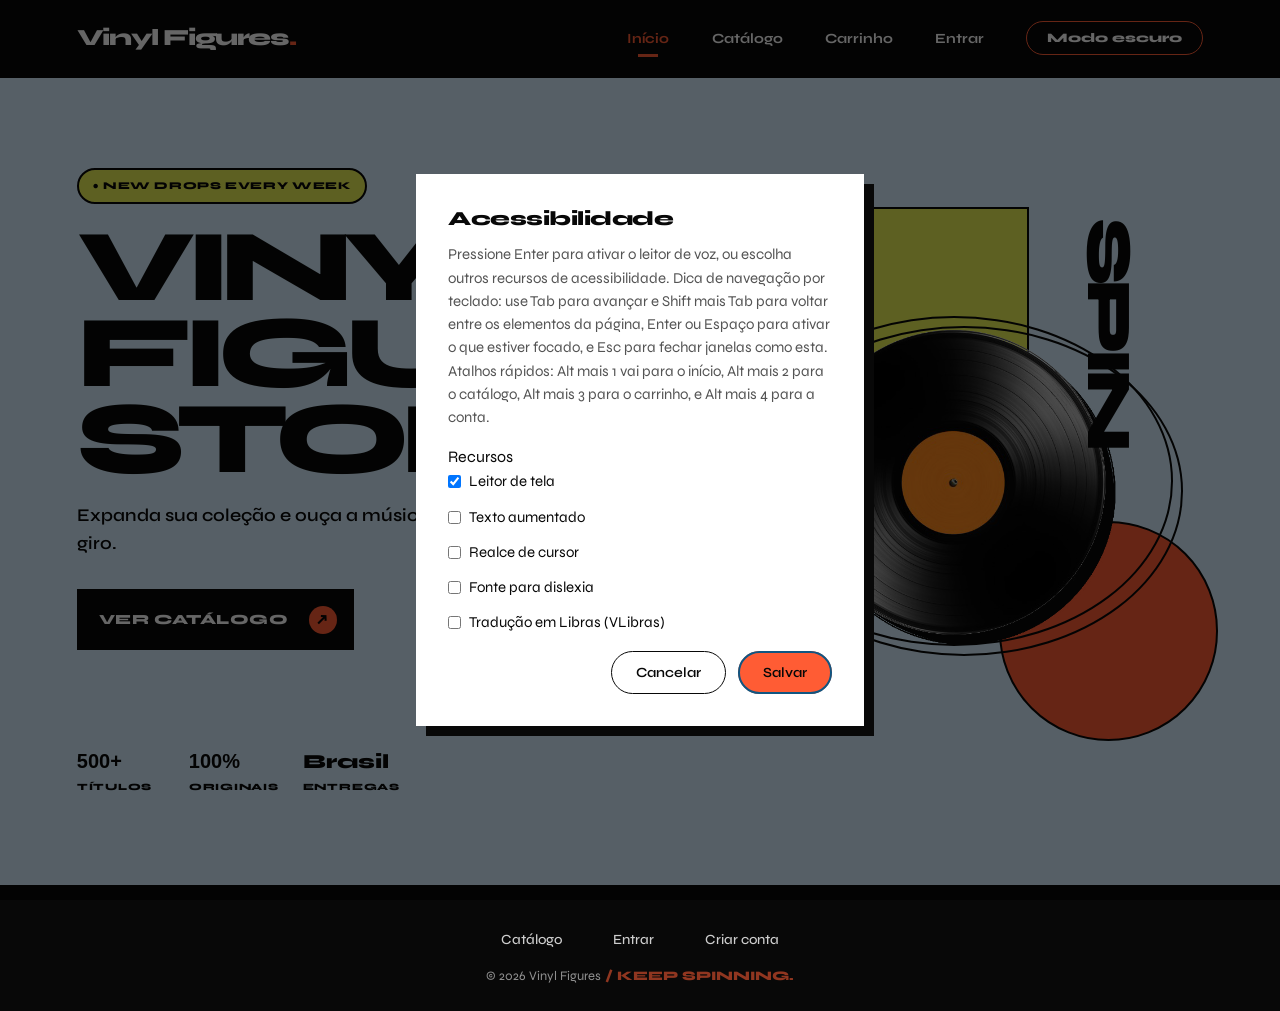
==== commit 4f87b9e2: "feat: refresh storefront style and add VLibras" ====
--- a/index.html
+++ b/index.html
@@ -1,517 +1,72 @@
 <!DOCTYPE html>
 <html lang="pt-BR">
-
 <head>
   <meta charset="UTF-8">
   <meta name="viewport" content="width=device-width, initial-scale=1.0">
-
-  <link
-    href="https://fonts.googleapis.com/css2?family=Syne:wght@400..800&display=swap"
-    rel="stylesheet"
-  >
-
-  <link rel="stylesheet" href="/assets/css/index.css">
-
+  <link rel="stylesheet" href="assets/css/base.css">
+  <link rel="stylesheet" href="assets/css/style.css">
+  <link rel="stylesheet" href="assets/css/releitura.css">
   <title>Vinyl Figures Store</title>
 </head>
+<body class="pagina-inicio">
 
-<body>
+  <!-- ===== NAVBAR ===== -->
+  <header class="site-header">
+    <nav class="site-nav">
+      <a class="site-logo" href="index.html">Vinyl Figures</a>
 
-  <header class="header">
-
-    <nav class="navbar">
-
-      <a href="/index.html" class="logo">
-        Vinyl Records<span>.</span>
-      </a>
-
-      <ul class="nav-links">
-
-        <li>
-          <a href="/index.html" class="active">
-            Início
-          </a>
-        </li>
-
-        <li>
-          <a href="/assets/pages/catalogo.html">
-            Catálogo
-          </a>
-        </li>
-
-        <li>
-          <a href="/assets/pages/carrinho.html">
-            Carrinho
-          </a>
-        </li>
-
-        <li>
-          <a href="/assets/pages/conta.html">
-            Conta
-          </a>
-        </li>
-
+      <ul>
+        <li><a href="index.html" aria-current="page">Início</a></li>
+        <li><a href="assets/pages/catalogo.html">Catálogo</a></li>
+        <li><a href="assets/pages/carrinho.html">Carrinho</a></li>
+        <li><a href="assets/pages/conta.html">Conta</a></li>
+        <li><button type="button" data-acao="alternar-tema">Tema</button></li>
       </ul>
-
     </nav>
-
   </header>
-
 
   <main>
 
+    <!-- ===== HERO ===== -->
     <section class="hero">
-
       <div class="hero-content">
-
-        <span class="hero-badge">
-          ● NEW DROPS EVERY WEEK
-        </span>
-
-        <h1>
-          Vinyl Figures<br>
-          Store<span>.</span>
-        </h1>
-
-        <p class="hero-description">
-          Expanda sua coleção e ouça a música no giro.
-        </p>
-
-        <a
-          href="/assets/pages/catalogo.html"
-          class="hero-button"
-        >
-
-          Ver Catálogo
-
-          <span>
-            ↗
-          </span>
-
+        <span class="hero-badge">● NEW DROPS EVERY WEEK</span>
+        <h1>Vinyl Figures<br>Store<span>.</span></h1>
+        <p>Expanda sua coleção e ouça a música no giro.</p>
+        <a class="hero-button" href="assets/pages/catalogo.html">
+          Ver catálogo
+        <span aria-hidden="true">&#8599;</span>
         </a>
-
-
-        <div class="hero-stats">
-
-          <div>
-            <strong>500+</strong>
-            <span>TÍTULOS</span>
-          </div>
-
-          <div>
-            <strong>100%</strong>
-            <span>ORIGINAIS</span>
-          </div>
-
-          <div>
-            <strong>BRASIL</strong>
-            <span>ENTREGAS</span>
-          </div>
-
-          <div>
-            <strong>NEW</strong>
-            <span>TODA SEMANA</span>
-          </div>
-
-        </div>
-
+        <dl class="hero-stats" aria-label="Destaques da loja">
+          <div><dt data-numero>500+</dt><dd>Títulos</dd></div>
+          <div><dt data-numero>100%</dt><dd>Originais</dd></div>
+          <div><dt>Brasil</dt><dd>Entregas</dd></div>
+        </dl>
       </div>
-
-
-      <div class="hero-visual">
-
-        <div class="yellow-shape"></div>
-
-        <div class="orange-circle"></div>
-
-        <span class="hero-word">
-          SPIN
-        </span>
-
-
-        <div class="hero-record">
-
-          <div class="hero-record-center">
-            <span>VINYL</span>
-          </div>
-
-        </div>
-
-      </div>
-
     </section>
 
-
-    <section class="new-spins">
-
-      <div class="section-header">
-
-        <div>
-
-          <h2>
-            New Spins
-          </h2>
-
-          <p>
-            Os discos que acabaram de chegar.
-          </p>
-
-        </div>
-
-
-        <div class="carousel-controls">
-
-          <button
-            id="previousAlbums"
-            type="button"
-            aria-label="Anterior"
-          >
-            ←
-          </button>
-
-          <button
-            id="nextAlbums"
-            type="button"
-            aria-label="Próximo"
-          >
-            →
-          </button>
-
-        </div>
-
-      </div>
-
-
-      <div
-        class="albums-grid"
-        id="albumsGrid"
-      >
-
-        <div class="albums-loading">
-          Carregando discos...
-        </div>
-
-      </div>
-
-
-      <a
-        href="/assets/pages/catalogo.html"
-        class="see-all"
-      >
-        Ver catálogo completo →
-      </a>
-
-    </section>
-
-
-    <section class="discover">
-
-      <div class="discover-art">
-
-        <div class="mini-record">
-
-          <div class="mini-record-center">
-            <span>PLAY</span>
-          </div>
-
-        </div>
-
-      </div>
-
-
-      <h2>
-        DISCOVER YOUR<br>
-        NEXT FAVORITE<br>
-        RECORD<span>.</span>
-      </h2>
-
-
-      <div class="discover-info">
-
-        <p>
-          Clássicos, raridades e lançamentos
-          selecionados para quem leva música
-          a sério.
-        </p>
-
-        <a href="/assets/pages/catalogo.html">
-          Explorar Catálogo
-          <span>↗</span>
-        </a>
-
-      </div>
-
-    </section>
-
-
-    <div class="marquee">
-
-      <div>
-        ✦ LIMITED EDITIONS
-        ✦ NEW DROPS
-        ✦ RARE FINDS
-        ✦ VINYL LOVERS
-        ✦ LIMITED EDITIONS
-        ✦ NEW DROPS
-        ✦ RARE FINDS
-        ✦ VINYL LOVERS
-      </div>
-
+    <div class="vinyl-container" aria-hidden="true">
+      <span class="shape-amarela"></span>
+      <span class="shape-laranja"></span>
+      <span class="palavra-giro">SPIN</span>
+      <img src="assets/images/Vinil.png" alt="Disco de vinil em close">
     </div>
-
-
-    <section class="collections">
-
-      <div class="section-header">
-
-        <div>
-
-          <h2>
-            Coleções em destaque
-          </h2>
-
-          <p>
-            Escolha seu próximo giro.
-          </p>
-
-        </div>
-
-
-        <a href="/assets/pages/catalogo.html">
-          Ver todas →
-        </a>
-
-      </div>
-
-
-      <div class="collections-grid">
-
-        <a
-          href="/assets/pages/catalogo.html"
-          class="collection-card"
-        >
-
-          <div class="collection-circle">
-            ♫
-          </div>
-
-          <strong>
-            ROCK
-          </strong>
-
-          <span>
-            Ver coleção
-          </span>
-
-        </a>
-
-
-        <a
-          href="/assets/pages/catalogo.html"
-          class="collection-card"
-        >
-
-          <div class="collection-circle">
-            90
-          </div>
-
-          <strong>
-            ANOS 90
-          </strong>
-
-          <span>
-            Ver coleção
-          </span>
-
-        </a>
-
-
-        <a
-          href="/assets/pages/catalogo.html"
-          class="collection-card"
-        >
-
-          <div class="collection-circle">
-            ♪
-          </div>
-
-          <strong>
-            HIP HOP
-          </strong>
-
-          <span>
-            Ver coleção
-          </span>
-
-        </a>
-
-
-        <a
-          href="/assets/pages/catalogo.html"
-          class="collection-card"
-        >
-
-          <div class="collection-circle">
-            ★
-          </div>
-
-          <strong>
-            INDIE
-          </strong>
-
-          <span>
-            Ver coleção
-          </span>
-
-        </a>
-
-
-        <a
-          href="/assets/pages/catalogo.html"
-          class="collection-card"
-        >
-
-          <div class="collection-circle">
-            ●
-          </div>
-
-          <strong>
-            POP
-          </strong>
-
-          <span>
-            Ver coleção
-          </span>
-
-        </a>
-
-
-        <a
-          href="/assets/pages/catalogo.html"
-          class="collection-card"
-        >
-
-          <div class="collection-circle">
-            ♬
-          </div>
-
-          <strong>
-            JAZZ
-          </strong>
-
-          <span>
-            Ver coleção
-          </span>
-
-        </a>
-
-      </div>
-
-    </section>
 
   </main>
 
-
-  <footer>
-
-    <div class="footer-content">
-
-      <div class="footer-brand">
-
-        <h2>
-          VINYL<br>
-          RECORDS<span>.</span>
-        </h2>
-
-        <p>
-          Música feita para girar.
-        </p>
-
-      </div>
-
-
-      <div class="footer-column">
-
-        <strong>
-          EXPLORE
-        </strong>
-
-        <a href="/assets/pages/catalogo.html">
-          Catálogo
-        </a>
-
-        <a href="/assets/pages/catalogo.html">
-          Novidades
-        </a>
-
-        <a href="/assets/pages/catalogo.html">
-          Mais vendidos
-        </a>
-
-      </div>
-
-
-      <div class="footer-column">
-
-        <strong>
-          ACCOUNT
-        </strong>
-
-        <a href="/assets/pages/conta.html">
-          Minha conta
-        </a>
-
-        <a href="/assets/pages/carrinho.html">
-          Carrinho
-        </a>
-
-        <a href="/assets/pages/entrar.html">
-          Entrar
-        </a>
-
-      </div>
-
-
-      <div class="footer-column">
-
-        <strong>
-          FOLLOW
-        </strong>
-
-        <a href="#">
-          Instagram
-        </a>
-
-        <a href="#">
-          TikTok
-        </a>
-
-        <a href="#">
-          Spotify
-        </a>
-
-      </div>
-
-    </div>
-
-
-    <div class="footer-bottom">
-
-      <p>
-        &copy; 2026 Vinyl Records
-      </p>
-
-      <p>
-        KEEP SPINNING.
-      </p>
-
-    </div>
-
+  <footer class="site-footer">
+    <nav>
+      <ul>
+        <li><a href="assets/pages/catalogo.html">Catálogo</a></li>
+        <li><a href="assets/pages/conta.html">Minha conta</a></li>
+        <li><a href="assets/pages/entrar.html">Entrar</a></li>
+        <li><a href="assets/pages/cadastro.html">Criar conta</a></li>
+      </ul>
+    </nav>
+    <p>&copy; 2026 Vinyl Figures</p>
   </footer>
 
-
-  <script src="/assets/js/index.js"></script>
+  <script type="module" src="assets/js/controller/app.js"></script>
 
 </body>
-
-</html>+</html>
--- a/assets/css/base.css
+++ b/assets/css/base.css
@@ -0,0 +1,596 @@
+/* Compartilhado por todas as páginas: tokens, reset, tipografia,
+   header/footer, popups (view/ui.js), tema escuro e recursos de
+   acessibilidade. Layout específico de cada página fica em style.css
+   (index), catalogo.css, paginas.css (formulários) ou disco.css.
+
+   O vocabulário visual está documentado em DESIGN.md, na raiz. */
+
+/* @import PRECISA vir antes de qualquer regra de estilo: o navegador
+   descarta um @import que apareça depois, e era exatamente isso que
+   acontecia aqui — a Syne nunca carregava e tudo caía no sans-serif do
+   sistema. */
+@import url('https://fonts.googleapis.com/css2?family=Syne:wght@400..800&display=swap');
+
+:root {
+  /* ===== Cor: base ===== */
+  --cor-fundo: #ffffff;
+  --cor-texto: #000000;
+  --cor-texto-suave: #555555;
+  --cor-texto-meta: #6b6b6b;
+  --cor-superficie: #f9f9f9;
+  --cor-superficie-alta: #ffffff;
+  --cor-borda: #e5e5e5;
+  --cor-borda-suave: #eaeaea;
+  --cor-divisor: #cccccc;
+  --cor-campo: #ffffff;
+  --cor-campo-borda: #dcdcdc;
+  --cor-controle: #e0e0e0;
+  --cor-controle-hover: #cccccc;
+  --cor-sobre-controle: #000000;
+  --cor-barra: #000000;
+  --cor-barra-pe: #0c0c0c;
+  --cor-barra-texto: #ffffff;
+
+  /* ===== Cor: destaque ===== */
+  --cor-destaque: #105682;
+  --cor-destaque-hover: #0c4160;
+  --cor-destaque-suave: rgba(16, 86, 130, 0.08);
+  --cor-sobre-destaque: #ffffff;
+  --cor-foco: #105682;
+
+  /* ===== Cor: semântica ===== */
+  --cor-erro: #c0392b;
+  --cor-info: #2d6cdf;
+  --cor-realce-cursor: #ff5a00;
+
+  /* ===== Tipografia ===== */
+  --fonte: 'Syne', sans-serif;
+  --fonte-numeros: Arial, Helvetica, sans-serif;
+
+  /* clamp() no lugar de trocar o tamanho no media query: escala contínua,
+     sem o degrau que existia em 992px. */
+  --texto-hero: clamp(2.5rem, 7vw, 4.5rem);
+  --texto-1: clamp(2.25rem, 5vw, 3.25rem);
+  --texto-2: clamp(1.75rem, 4vw, 2.5rem);
+  --texto-3: 1.75rem;
+  --texto-4: 1.25rem;
+  --texto-5: 1.0625rem;
+  --texto-corpo: 0.9375rem;
+  --texto-ui: 0.875rem;
+  --texto-meta: 0.8125rem;
+
+  --altura-display: 1.05;
+  --altura-titulo: 1.25;
+  --altura-corpo: 1.55;
+
+  /* Tracking em em, não px: acompanha o font-size — inclusive quando o
+     recurso "texto aumentado" leva a raiz pra 120%. */
+  --tracking-hero: -0.035em;
+  --tracking-titulo: -0.025em;
+  --tracking-caixa-alta: 0.06em;
+
+  /* ===== Espaçamento (escala de 4px) ===== */
+  --espaco-1: 4px;
+  --espaco-2: 8px;
+  --espaco-3: 12px;
+  --espaco-4: 16px;
+  --espaco-5: 20px;
+  --espaco-6: 24px;
+  --espaco-7: 32px;
+  --espaco-8: 40px;
+  --espaco-9: 48px;
+  --espaco-10: 64px;
+  --espaco-11: 80px;
+
+  /* ===== Forma ===== */
+  --raio-pilula: 30px;
+  --raio-card: 16px;
+  --raio-card-interno: 12px;
+  --raio-imagem: 10px;
+  --raio-caixa: 6px;
+
+  /* ===== Elevação ===== */
+  --sombra-card: 0 10px 25px rgba(0, 0, 0, 0.08);
+  --sombra-flutuante: 0 15px 35px rgba(0, 0, 0, 0.18);
+  --sombra-modal: 0 20px 50px rgba(0, 0, 0, 0.25);
+
+  /* ===== Movimento ===== */
+  --transicao-rapida: 0.15s ease;
+  --transicao: 0.25s ease;
+}
+
+/* Tema escuro: só os tokens mudam. As regras de componente lá embaixo
+   são as mesmas dos dois temas — antes cada uma tinha um bloco duplicado
+   só pra trocar cor. */
+:root[data-tema="escuro"] {
+  --cor-fundo: #1c1c1c;
+  --cor-texto: #f5f5f5;
+  --cor-texto-suave: #c4c4c4;
+  --cor-texto-meta: #a0a0a0;
+  --cor-superficie: #262626;
+  /* Um degrau acima da superfície: no claro é branco sobre cinza; no
+     escuro, sem isso, tabela e card de endereço somem dentro da seção. */
+  --cor-superficie-alta: #2f2f2f;
+  --cor-borda: #2a2a2a;
+  --cor-borda-suave: #333333;
+  --cor-divisor: #444444;
+  --cor-campo: #1c1c1c;
+  --cor-campo-borda: #333333;
+  --cor-controle: #3a3a3a;
+  --cor-controle-hover: #4a4a4a;
+  --cor-sobre-controle: #f5f5f5;
+
+  --cor-erro: #e74c3c;
+  --cor-info: #5b9bf5;
+
+  /* #105682 sobre #1c1c1c dá ~2:1 — abaixo do 3:1 que a WCAG pede pra
+     indicador de foco. Branco resolve sem introduzir cor nova. */
+  --cor-foco: #ffffff;
+
+  --sombra-card: 0 10px 25px rgba(0, 0, 0, 0.45);
+}
+
+* {
+  margin: 0;
+  padding: 0;
+  box-sizing: border-box;
+}
+
+/* Regra de UA pro atributo hidden é de baixa prioridade: display:flex/grid
+   de qualquer seletor de autor (catalogo.css, paginas.css...) já vence,
+   hidden ou não. !important aqui é o jeito correto e padrão de garantir
+   isso — não dá pra resolver só com especificidade. */
+[hidden] {
+  display: none !important;
+}
+
+body {
+  background-color: var(--cor-fundo);
+  color: var(--cor-texto);
+  font-family: var(--fonte);
+  font-size: 1rem;
+  line-height: var(--altura-corpo);
+  min-height: 100vh;
+  display: flex;
+  flex-direction: column;
+  justify-content: space-between;
+  overflow-x: hidden;
+}
+
+/* A fonte de identidade é expressiva, mas não é a mais confortável para
+   comparar dígitos. Valores recebem uma fonte de sistema com largura fixa. */
+[data-numero] {
+  font-family: var(--fonte-numeros);
+  font-variant-numeric: lining-nums tabular-nums;
+}
+
+h1, h2, h3 {
+  line-height: var(--altura-titulo);
+}
+
+a {
+  text-decoration: none;
+  color: inherit;
+}
+
+ul, ol {
+  list-style: none;
+}
+
+img {
+  max-width: 100%;
+}
+
+/* Foco visível pra todo link/botão do site — sem isso, quem navega por
+   teclado só via onde está em campos de formulário. outline-offset
+   negativo desenha o anel pra dentro do próprio elemento, então
+   containers com overflow:hidden (.stepper-qtd, table) nunca cortam o
+   anel — não dá pra resolver isso só trocando a cor/especificidade. */
+a:focus-visible,
+button:focus-visible {
+  outline: 2px solid var(--cor-foco);
+  outline-offset: -2px;
+}
+
+/* O JS desabilita de verdade (view/ui.js:travarBotao, o <select> de
+   endereço enquanto o frete calcula). Sem isto, elemento travado fica
+   com cara de clicável. */
+button:disabled,
+input:disabled,
+select:disabled,
+textarea:disabled {
+  opacity: 0.5;
+  cursor: not-allowed;
+}
+
+/* Resposta ao clique: o projeto tinha hover e foco, mas nada acontecia
+   entre apertar e soltar. */
+button:not(:disabled):active {
+  transform: translateY(1px);
+}
+
+/* ===== HEADER ===== */
+header {
+  width: 100%;
+  background-color: var(--cor-barra);
+  color: var(--cor-barra-texto);
+  padding: var(--espaco-5) var(--espaco-10);
+}
+
+header nav {
+  display: flex;
+  justify-content: space-between;
+  align-items: center;
+  width: 100%;
+  flex-wrap: wrap;
+  gap: var(--espaco-4);
+}
+
+header nav > a:first-child {
+  font-size: var(--texto-4);
+  font-weight: 700;
+  letter-spacing: var(--tracking-titulo);
+}
+
+header ul {
+  display: flex;
+  align-items: center;
+  gap: var(--espaco-8);
+  flex-wrap: wrap;
+}
+
+header ul li a {
+  font-size: var(--texto-ui);
+  font-weight: 500;
+  opacity: 0.85;
+  transition: opacity var(--transicao);
+}
+
+header ul li a:hover {
+  opacity: 1;
+}
+
+header ul li button {
+  background: transparent;
+  border: 1px solid var(--cor-barra-texto);
+  color: var(--cor-barra-texto);
+  padding: var(--espaco-2) var(--espaco-5);
+  border-radius: var(--raio-pilula);
+  font-family: var(--fonte);
+  font-size: var(--texto-meta);
+  font-weight: 600;
+  cursor: pointer;
+  transition: background-color var(--transicao), color var(--transicao);
+}
+
+header ul li button:hover {
+  background-color: var(--cor-barra-texto);
+  color: var(--cor-barra);
+}
+
+/* No header o fundo é sempre preto, nos dois temas: o anel azul/branco
+   padrão some ou briga com a barra. */
+header a:focus-visible,
+header button:focus-visible {
+  outline-color: var(--cor-barra-texto);
+  outline-offset: 2px;
+}
+
+/* ===== FOOTER ===== */
+footer {
+  width: 100%;
+  background-color: var(--cor-barra-pe);
+  color: var(--cor-barra-texto);
+  padding: var(--espaco-7) var(--espaco-8);
+  display: flex;
+  flex-direction: column;
+  align-items: center;
+  gap: var(--espaco-4);
+  font-size: var(--texto-ui);
+}
+
+footer nav ul {
+  display: flex;
+  flex-wrap: wrap;
+  justify-content: center;
+  gap: var(--espaco-7);
+}
+
+footer nav ul li a {
+  opacity: 0.8;
+  font-weight: 500;
+  transition: opacity var(--transicao);
+}
+
+footer nav ul li a:hover {
+  opacity: 1;
+}
+
+footer p {
+  font-size: var(--texto-meta);
+  opacity: 0.55;
+}
+
+footer a:focus-visible {
+  outline-color: var(--cor-barra-texto);
+  outline-offset: 2px;
+}
+
+/* ===== BREADCRUMB (usado em toda página que não é a home) ===== */
+main > nav[aria-label="Você está aqui"] ol {
+  display: flex;
+  flex-wrap: wrap;
+  gap: var(--espaco-2);
+  font-size: var(--texto-ui);
+  color: var(--cor-texto-meta);
+  padding: var(--espaco-7) var(--espaco-8) 0;
+}
+
+main > nav[aria-label="Você está aqui"] ol li + li::before {
+  content: "/";
+  margin-right: var(--espaco-2);
+  color: var(--cor-divisor);
+}
+
+main > nav[aria-label="Você está aqui"] ol li a:hover {
+  text-decoration: underline;
+}
+
+main > nav[aria-label="Você está aqui"] ol li[aria-current="page"] {
+  color: var(--cor-texto);
+  font-weight: 600;
+}
+
+/* ===== POPUPS (view/ui.js) =====
+   Mesmos atributos que ui.js já usa (data-vinyl-ui); a função
+   injetarEstilos() que injetava isso em runtime foi removida — vira
+   CSS estático como o resto do projeto. */
+[data-vinyl-ui="dialogo"] {
+  /* O reset global (* { margin: 0 }) apaga o margin:auto que o navegador
+     usa pra centralizar <dialog> modal — repõe aqui. */
+  margin: auto;
+  color-scheme: light dark;
+  border: none;
+  border-radius: var(--raio-card);
+  padding: var(--espaco-7);
+  max-width: 28rem;
+  width: 90vw;
+  background: var(--cor-superficie-alta);
+  color: var(--cor-texto);
+  font-family: var(--fonte);
+  line-height: var(--altura-corpo);
+  box-shadow: var(--sombra-modal);
+}
+
+[data-vinyl-ui="dialogo"]::backdrop {
+  background: rgb(0 0 0 / 0.6);
+}
+
+[data-vinyl-ui="dialogo"] h2 {
+  margin: 0 0 var(--espaco-3);
+  font-size: var(--texto-4);
+  font-weight: 800;
+  letter-spacing: var(--tracking-titulo);
+}
+
+[data-vinyl-ui="dialogo"] ul {
+  margin: 0 0 var(--espaco-4);
+  padding-left: 0;
+}
+
+[data-vinyl-ui="dialogo"] li {
+  padding: var(--espaco-1) 0;
+}
+
+[data-vinyl-ui="dialogo"] p {
+  margin: 0 0 var(--espaco-4);
+  color: var(--cor-texto-suave);
+  font-size: var(--texto-corpo);
+}
+
+[data-vinyl-ui="dialogo"] fieldset {
+  border: none;
+  margin: 0 0 var(--espaco-4);
+  display: flex;
+  flex-direction: column;
+  gap: var(--espaco-3);
+}
+
+[data-vinyl-ui="dialogo"] label {
+  display: flex;
+  align-items: center;
+  gap: var(--espaco-2);
+  font-size: var(--texto-corpo);
+}
+
+[data-vinyl-ui="dialogo"] select,
+[data-vinyl-ui="dialogo"] input[type="text"] {
+  padding: var(--espaco-3) var(--espaco-4);
+  border-radius: var(--raio-pilula);
+  border: 1px solid var(--cor-campo-borda);
+  font-family: var(--fonte);
+  font-size: var(--texto-corpo);
+  width: 100%;
+  background: var(--cor-campo);
+  color: var(--cor-texto);
+  transition: border-color var(--transicao-rapida);
+}
+
+[data-vinyl-ui="dialogo"] select {
+  margin-bottom: var(--espaco-4);
+}
+
+[data-vinyl-ui="dialogo"] select:focus,
+[data-vinyl-ui="dialogo"] input[type="text"]:focus {
+  border-color: var(--cor-destaque);
+}
+
+[data-vinyl-ui="dialogo"] select:focus-visible,
+[data-vinyl-ui="dialogo"] input[type="text"]:focus-visible {
+  outline: 2px solid var(--cor-foco);
+  outline-offset: 2px;
+}
+
+/* Campo de formulário genérico (pedirCampos) — label em cima do input,
+   diferente de [data-vinyl-ui="dialogo"] label acima (que é a linha
+   horizontal do checkbox em escolherVarios). */
+[data-vinyl-ui="dialogo"] [data-vinyl-ui="campo"] {
+  display: flex;
+  flex-direction: column;
+  gap: var(--espaco-2);
+  margin-bottom: var(--espaco-4);
+}
+
+[data-vinyl-ui="dialogo"] [data-vinyl-ui="campo"] label {
+  font-size: var(--texto-ui);
+  font-weight: 600;
+}
+
+[data-vinyl-ui="acoes"] {
+  display: flex;
+  gap: var(--espaco-3);
+  justify-content: flex-end;
+  flex-wrap: wrap;
+}
+
+[data-vinyl-ui="acoes"] button {
+  font-family: var(--fonte);
+  font-size: var(--texto-ui);
+  font-weight: 600;
+  padding: var(--espaco-3) var(--espaco-6);
+  border-radius: var(--raio-pilula);
+  border: 1px solid var(--cor-texto);
+  background: transparent;
+  color: var(--cor-texto);
+  cursor: pointer;
+  transition: background-color var(--transicao), color var(--transicao);
+}
+
+/* Mesma linguagem de hover do resto do site (troca de fundo), no lugar
+   do opacity que destoava. */
+[data-vinyl-ui="acoes"] button:hover:not(:disabled) {
+  background: var(--cor-texto);
+  color: var(--cor-fundo);
+}
+
+[data-vinyl-ui="acoes"] button:last-child {
+  background: var(--cor-destaque);
+  border-color: var(--cor-destaque);
+  color: var(--cor-sobre-destaque);
+}
+
+[data-vinyl-ui="acoes"] button:last-child:hover:not(:disabled) {
+  background: var(--cor-destaque-hover);
+  border-color: var(--cor-destaque-hover);
+  color: var(--cor-sobre-destaque);
+}
+
+[data-vinyl-ui="avisos"] {
+  position: fixed;
+  top: var(--espaco-6);
+  left: 50%;
+  transform: translateX(-50%);
+  z-index: 9999;
+  display: flex;
+  flex-direction: column;
+  align-items: center;
+  gap: var(--espaco-3);
+  width: 100%;
+  padding: 0 var(--espaco-5);
+  pointer-events: none;
+}
+
+[data-vinyl-ui="aviso"] {
+  color-scheme: light dark;
+  background: var(--cor-superficie-alta);
+  color: var(--cor-texto);
+  border-left: 4px solid var(--cor-texto);
+  border-radius: var(--raio-card-interno);
+  padding: var(--espaco-4) var(--espaco-5);
+  max-width: 420px;
+  font-size: var(--texto-ui);
+  font-weight: 600;
+  line-height: 1.45;
+  box-shadow: var(--sombra-flutuante);
+  animation: vinyl-aviso-entrada var(--transicao);
+}
+
+@keyframes vinyl-aviso-entrada {
+  from {
+    opacity: 0;
+    transform: translateY(-10px);
+  }
+  to {
+    opacity: 1;
+    transform: translateY(0);
+  }
+}
+
+/* sucesso é o padrão (borda preta/branca acima); erro e info só trocam
+   o acento */
+[data-vinyl-ui-tipo="erro"] {
+  border-left-color: var(--cor-erro);
+}
+
+[data-vinyl-ui-tipo="info"] {
+  border-left-color: var(--cor-info);
+}
+
+/* ===== ACESSIBILIDADE (acessibility-features/*.js setam os atributos) ===== */
+:root[data-a11y-texto="grande"] {
+  font-size: 120%;
+}
+
+:root[data-a11y-cursor="realce"] [data-a11y-sob-cursor] {
+  outline: 3px solid var(--cor-realce-cursor);
+  outline-offset: 3px;
+  border-radius: var(--raio-caixa);
+}
+
+/* Spinner de view/ui.js:ocupado() — <progress> indeterminado nativo,
+   só um respiro visual em volta. */
+progress {
+  display: block;
+  width: 100%;
+  height: 6px;
+  margin-bottom: var(--espaco-4);
+  accent-color: var(--cor-destaque);
+  border-radius: var(--raio-pilula);
+  overflow: hidden;
+  border: none;
+}
+
+/* Spinner circular pro texto de botão ocupado (view/ui.js:travarBotao) —
+   herda a cor do texto do botão via currentColor, então funciona nos
+   botões azuis (texto branco) e no botão reset (texto escuro) sem regra
+   extra por tema. */
+span[data-vinyl-ui="spinner"] {
+  display: inline-block;
+  width: 12px;
+  height: 12px;
+  vertical-align: -1px;
+  border: 2px solid currentColor;
+  border-right-color: transparent;
+  border-radius: 50%;
+  animation: vinyl-girar 0.6s linear infinite;
+}
+
+@keyframes vinyl-girar {
+  to {
+    transform: rotate(360deg);
+  }
+}
+
+/* Quem pede menos movimento no sistema não deveria ver o vinil girando
+   em laço infinito. !important aqui é o padrão da técnica: precisa vencer
+   qualquer animação declarada depois, em qualquer arquivo. */
+@media (prefers-reduced-motion: reduce) {
+  *,
+  *::before,
+  *::after {
+    animation-duration: 0.01ms !important;
+    animation-iteration-count: 1 !important;
+    transition-duration: 0.01ms !important;
+    scroll-behavior: auto !important;
+  }
+}
--- a/assets/css/style.css
+++ b/assets/css/style.css
@@ -0,0 +1,132 @@
+/* Só o hero da index.html — header/footer/reset/tokens ficam em base.css. */
+
+main {
+  flex: 1;
+  width: 100%;
+  margin: 0;
+  padding: var(--espaco-10) var(--espaco-8) var(--espaco-10) var(--espaco-11);
+  display: grid;
+  grid-template-columns: 1.2fr 1fr;
+  align-items: center;
+  position: relative;
+  overflow: hidden;
+  gap: var(--espaco-5);
+}
+
+main section {
+  display: flex;
+  flex-direction: column;
+  align-items: flex-start;
+  text-align: left;
+  z-index: 2;
+}
+
+main h1 {
+  font-size: var(--texto-hero);
+  font-weight: 800;
+  line-height: var(--altura-display);
+  letter-spacing: var(--tracking-hero);
+  margin-bottom: var(--espaco-5);
+}
+
+main p:first-of-type {
+  font-size: var(--texto-5);
+  font-weight: 500;
+  color: var(--cor-texto-suave);
+  margin-bottom: var(--espaco-8);
+  max-width: 42ch;
+}
+
+main section > a:nth-of-type(1) {
+  background-color: var(--cor-superficie-alta);
+  color: var(--cor-texto);
+  padding: var(--espaco-4) var(--espaco-7);
+  border-radius: var(--raio-pilula);
+  font-size: var(--texto-ui);
+  font-weight: 600;
+  display: flex;
+  align-items: center;
+  gap: var(--espaco-3);
+  border: 1px solid var(--cor-borda);
+  transition: background-color var(--transicao), color var(--transicao), border-color var(--transicao);
+}
+
+main section > a:nth-of-type(1) span {
+  background-color: var(--cor-destaque);
+  color: var(--cor-sobre-destaque);
+  width: 28px;
+  height: 28px;
+  border-radius: 50%;
+  display: flex;
+  align-items: center;
+  justify-content: center;
+  font-size: var(--texto-meta);
+  transition: background-color var(--transicao), color var(--transicao);
+}
+
+main section > a:nth-of-type(1):hover {
+  background-color: var(--cor-destaque);
+  color: var(--cor-sobre-destaque);
+  border-color: var(--cor-destaque);
+}
+
+main section > a:nth-of-type(1):hover span {
+  background-color: var(--cor-sobre-destaque);
+  color: var(--cor-destaque);
+}
+
+main section > a:nth-of-type(1):active {
+  transform: translateY(1px);
+}
+
+@keyframes spin {
+  from { transform: rotate(0deg); }
+  to { transform: rotate(360deg); }
+}
+
+.vinyl-container {
+  display: flex;
+  justify-content: flex-end;
+  align-items: center;
+  position: absolute;
+  right: -290px;
+  top: 50%;
+  transform: translateY(-50%);
+}
+
+main img {
+  width: 980px;
+  max-width: none;
+  height: auto;
+  border-radius: 50%;
+  animation: spin 12s linear infinite;
+}
+
+@media (max-width: 992px) {
+  main {
+    grid-template-columns: 1fr;
+    text-align: center;
+    gap: var(--espaco-9);
+    padding: var(--espaco-8) var(--espaco-5) var(--espaco-9);
+  }
+
+  main section {
+    align-items: center;
+  }
+
+  main p:first-of-type {
+    margin-inline: auto;
+  }
+
+  .vinyl-container {
+    position: relative;
+    right: auto;
+    top: auto;
+    transform: none;
+    justify-content: center;
+  }
+
+  main img {
+    width: min(400px, 90vw);
+  }
+}
--- a/assets/css/releitura.css
+++ b/assets/css/releitura.css
@@ -0,0 +1,844 @@
+/*
+ * Releitura visual inspirada na cssibelle.
+ *
+ * Este arquivo só traduz a linguagem visual da referência para a estrutura
+ * semântica e os controladores atuais. Não contém os scripts legados da
+ * branch, para que catálogo, carrinho, autenticação e acessibilidade
+ * continuem usando a arquitetura da qa.
+ */
+
+:root {
+  --cor-fundo: #fffdf9;
+  --cor-texto: #080808;
+  --cor-texto-suave: #545454;
+  --cor-texto-meta: #646464;
+  --cor-superficie: #f3f3f3;
+  --cor-superficie-alta: #ffffff;
+  --cor-borda: #080808;
+  --cor-borda-suave: #c9c9c9;
+  --cor-divisor: #080808;
+  --cor-campo: #ffffff;
+  --cor-campo-borda: #080808;
+  --cor-controle: #e9f056;
+  --cor-controle-hover: #dce344;
+  --cor-sobre-controle: #080808;
+  --cor-barra: #080808;
+  --cor-barra-pe: #080808;
+  --cor-barra-texto: #ffffff;
+  --cor-destaque: #ff5c34;
+  --cor-destaque-hover: #d94724;
+  --cor-destaque-suave: #fff0eb;
+  --cor-sobre-destaque: #080808;
+  --cor-foco: #105682;
+  --raio-pilula: 999px;
+  --raio-card: 0;
+  --raio-card-interno: 0;
+  --raio-imagem: 0;
+  --raio-caixa: 0;
+  --sombra-card: 6px 6px 0 rgb(8 8 8 / 1);
+  --sombra-flutuante: 7px 7px 0 rgb(8 8 8 / 1);
+  --sombra-modal: 10px 10px 0 rgb(8 8 8 / 1);
+}
+
+:root[data-tema="escuro"] {
+  --cor-fundo: #111111;
+  --cor-texto: #ffffff;
+  --cor-texto-suave: #dddddd;
+  --cor-texto-meta: #bbbbbb;
+  --cor-superficie: #1d1d1d;
+  --cor-superficie-alta: #151515;
+  --cor-borda: #ffffff;
+  --cor-borda-suave: #747474;
+  --cor-divisor: #ffffff;
+  --cor-campo: #111111;
+  --cor-campo-borda: #ffffff;
+  --cor-controle: #e9f056;
+  --cor-controle-hover: #dce344;
+  --cor-sobre-controle: #080808;
+  --cor-destaque-suave: #4a2419;
+  --cor-sobre-destaque: #080808;
+  --cor-foco: #e9f056;
+}
+
+/* ===== Cabeçalho e rodapé ===== */
+.site-header {
+  min-height: 76px;
+  padding: 0 6%;
+  border-bottom: 2px solid var(--cor-borda);
+}
+
+.site-header .site-nav {
+  min-height: 76px;
+  max-width: 1440px;
+  margin: 0 auto;
+  gap: var(--espaco-6);
+}
+
+.site-header .site-logo {
+  font-size: 1.45rem;
+  font-weight: 800;
+  letter-spacing: -0.06em;
+}
+
+.site-header .site-logo::after,
+.page-intro h1 span,
+.hero h1 span {
+  color: var(--cor-destaque);
+  content: ".";
+}
+
+.site-header ul {
+  gap: clamp(1rem, 3.3vw, 3rem);
+}
+
+.site-header ul li a {
+  position: relative;
+  padding: 27px 0 25px;
+  font-weight: 700;
+  opacity: 1;
+}
+
+.site-header ul li a:hover,
+.site-header ul li a[aria-current="page"] {
+  color: var(--cor-destaque);
+}
+
+.site-header ul li a[aria-current="page"]::after {
+  content: "";
+  position: absolute;
+  width: 20px;
+  height: 3px;
+  left: 50%;
+  bottom: 15px;
+  transform: translateX(-50%);
+  background: var(--cor-destaque);
+}
+
+.site-header ul li button {
+  border-color: var(--cor-destaque);
+  color: var(--cor-barra-texto);
+  font-weight: 800;
+}
+
+.site-header ul li button:hover {
+  background: var(--cor-destaque);
+  border-color: var(--cor-destaque);
+  color: var(--cor-sobre-destaque);
+}
+
+.site-footer {
+  border-top: 2px solid var(--cor-borda);
+  padding: var(--espaco-8) 6% var(--espaco-6);
+  background: var(--cor-barra-pe);
+}
+
+.site-footer nav ul {
+  gap: clamp(1rem, 4vw, 3.5rem);
+}
+
+.site-footer nav ul li a:hover {
+  color: var(--cor-destaque);
+}
+
+.site-footer p::after {
+  content: "  /  KEEP SPINNING.";
+  color: var(--cor-destaque);
+  font-weight: 800;
+}
+
+/* ===== Intro compartilhada das páginas internas ===== */
+.breadcrumb {
+  width: 100%;
+  max-width: 1320px;
+  margin: 0 auto;
+}
+
+main > nav.breadcrumb ol {
+  padding: 0;
+  font-size: 0.67rem;
+  font-weight: 800;
+  letter-spacing: 0.08em;
+}
+
+main > nav.breadcrumb ol li[aria-current="page"] {
+  color: var(--cor-texto);
+}
+
+.page-intro {
+  background: #d7efff;
+  color: #080808;
+  border-bottom: 2px solid #080808;
+  padding: clamp(2rem, 5vw, 4rem) max(6%, calc((100% - 1320px) / 2));
+  display: grid;
+  grid-template-columns: minmax(0, 1fr) minmax(16rem, 0.42fr);
+  align-items: end;
+  gap: var(--espaco-7);
+}
+
+.page-intro > span,
+.hero-badge {
+  grid-column: 1 / -1;
+  justify-self: start;
+  display: inline-block;
+  padding: 0.5rem 0.85rem;
+  background: #e9f056;
+  border: 2px solid #080808;
+  border-radius: var(--raio-pilula);
+  font-size: 0.65rem;
+  font-weight: 800;
+  letter-spacing: 0.06em;
+}
+
+.page-intro h1 {
+  font-size: clamp(2.8rem, 7vw, 5.5rem);
+  line-height: 0.88;
+  letter-spacing: -0.075em;
+  text-transform: uppercase;
+}
+
+.page-intro p {
+  max-width: 31ch;
+  font-size: var(--texto-5);
+  font-weight: 600;
+  line-height: 1.45;
+}
+
+/* ===== Home ===== */
+.pagina-inicio main {
+  min-height: min(760px, calc(100vh - 154px));
+  margin: 0;
+  padding: clamp(3rem, 7vw, 7rem) 6%;
+  max-width: none;
+  display: grid;
+  grid-template-columns: minmax(0, 1.05fr) minmax(20rem, 0.95fr);
+  overflow: hidden;
+  gap: clamp(2rem, 6vw, 8rem);
+  background: #d7efff;
+  border-bottom: 2px solid #080808;
+}
+
+.pagina-inicio .hero {
+  display: block;
+  width: 100%;
+  color: #080808;
+}
+
+.pagina-inicio .hero-content {
+  max-width: 42rem;
+}
+
+.pagina-inicio .hero h1 {
+  margin: var(--espaco-5) 0 var(--espaco-5);
+  font-size: clamp(3.5rem, 8vw, 7rem);
+  line-height: 0.84;
+  letter-spacing: -0.09em;
+  text-transform: uppercase;
+  color: #080808;
+}
+
+.pagina-inicio .hero p {
+  margin: 0 0 var(--espaco-7);
+  max-width: 34ch;
+  color: #080808;
+  font-size: 1.12rem;
+  font-weight: 600;
+}
+
+.pagina-inicio .hero .hero-button {
+  display: inline-flex;
+  align-items: center;
+  gap: var(--espaco-5);
+  padding: 0.9rem 0.95rem 0.9rem 1.25rem;
+  background: #080808;
+  color: #ffffff;
+  border: 2px solid #080808;
+  border-radius: 0;
+  font-size: var(--texto-ui);
+  font-weight: 800;
+  letter-spacing: 0.04em;
+  text-transform: uppercase;
+}
+
+.pagina-inicio .hero .hero-button span {
+  display: grid;
+  place-items: center;
+  width: 1.75rem;
+  height: 1.75rem;
+  background: var(--cor-destaque);
+  color: #080808;
+  border-radius: 50%;
+}
+
+.pagina-inicio .hero .hero-button:hover {
+  background: var(--cor-destaque);
+  color: #080808;
+}
+
+.pagina-inicio .hero .hero-button:hover span {
+  background: #080808;
+  color: #ffffff;
+}
+
+.hero-stats {
+  display: flex;
+  flex-wrap: wrap;
+  gap: var(--espaco-6);
+  margin-top: clamp(3rem, 8vw, 6rem);
+}
+
+.hero-stats div {
+  display: grid;
+  gap: 0.2rem;
+  min-width: 5.5rem;
+}
+
+.hero-stats dt {
+  font-size: 1.25rem;
+  font-weight: 800;
+  color: #080808;
+}
+
+.hero-stats dd {
+  font-size: 0.6rem;
+  font-weight: 800;
+  letter-spacing: 0.08em;
+  text-transform: uppercase;
+  color: #080808;
+}
+
+.pagina-inicio .vinyl-container {
+  position: relative;
+  right: auto;
+  top: auto;
+  transform: none;
+  width: min(42vw, 540px);
+  max-width: 100%;
+  aspect-ratio: 1;
+  justify-self: center;
+  align-self: center;
+  display: grid;
+  place-items: center;
+}
+
+.pagina-inicio .vinyl-container img {
+  position: relative;
+  z-index: 2;
+  width: 88%;
+  max-width: none;
+  border: 2px solid #080808;
+  border-radius: 50%;
+  filter: drop-shadow(10px 10px 0 rgb(8 8 8 / 1));
+  animation-duration: 18s;
+}
+
+.shape-amarela,
+.shape-laranja {
+  position: absolute;
+  z-index: 0;
+  border: 2px solid #080808;
+}
+
+.shape-amarela {
+  width: 70%;
+  height: 70%;
+  top: -5%;
+  left: -5%;
+  background: #e9f056;
+}
+
+.shape-laranja {
+  width: 44%;
+  height: 44%;
+  right: -3%;
+  bottom: -2%;
+  background: var(--cor-destaque);
+  border-radius: 50%;
+}
+
+.palavra-giro {
+  position: absolute;
+  z-index: 3;
+  right: -1.2rem;
+  top: 10%;
+  color: #080808;
+  font-size: clamp(2rem, 5vw, 4.5rem);
+  font-weight: 800;
+  letter-spacing: -0.1em;
+  transform: rotate(90deg);
+}
+
+/* ===== Catálogo ===== */
+.catalog-page {
+  max-width: none;
+  margin: 0;
+  padding: 0 0 var(--espaco-11);
+  gap: 0;
+}
+
+.catalog-page > .breadcrumb {
+  padding: var(--espaco-6) 6% 0;
+}
+
+.catalog-page .page-intro {
+  margin-top: var(--espaco-5);
+}
+
+.catalog-page .catalog-filters,
+.catalog-page .catalog-results,
+.catalog-page .estado-vazio {
+  width: min(1320px, 88%);
+  margin-inline: auto;
+}
+
+.catalog-page .catalog-filters {
+  margin-top: clamp(2rem, 5vw, 4rem);
+  padding: clamp(1.25rem, 3vw, 2.25rem);
+  background: var(--cor-superficie-alta);
+  border: 2px solid var(--cor-borda);
+  border-radius: 0;
+  box-shadow: var(--sombra-card);
+}
+
+.catalog-page .catalog-filters > h2 {
+  padding-bottom: var(--espaco-4);
+  border-bottom: 2px solid var(--cor-borda);
+  color: var(--cor-texto);
+  font-size: 1.1rem;
+  letter-spacing: 0.02em;
+}
+
+.catalog-page .painel-catalogo form + form {
+  border-top: 1px solid var(--cor-borda-suave);
+}
+
+.catalog-page .painel-catalogo input[type="search"],
+.catalog-page .painel-catalogo input[type="number"],
+.catalog-page .painel-catalogo select {
+  border: 1.5px solid var(--cor-campo-borda);
+  border-radius: 0;
+  background: var(--cor-campo);
+}
+
+.catalog-page .painel-catalogo button,
+.catalog-page .linha-acao-catalogo > button {
+  border: 2px solid var(--cor-borda);
+  border-radius: 0;
+  background: var(--cor-destaque);
+  color: var(--cor-sobre-destaque);
+  font-weight: 800;
+  letter-spacing: 0.035em;
+  text-transform: uppercase;
+}
+
+.catalog-page .painel-catalogo button:hover:not(:disabled),
+.catalog-page .linha-acao-catalogo > button:hover:not(:disabled) {
+  background: var(--cor-controle);
+}
+
+.catalog-page .painel-catalogo button[type="reset"] {
+  background: var(--cor-superficie-alta);
+}
+
+.catalog-page .painel-catalogo fieldset label:has(input[type="checkbox"]) {
+  border: 1.5px solid var(--cor-borda);
+  border-radius: 0;
+}
+
+.catalog-page .painel-catalogo fieldset label:has(input[type="checkbox"]:checked) {
+  background: var(--cor-controle);
+  border-color: var(--cor-borda);
+}
+
+.catalog-page .catalog-results {
+  margin-top: clamp(3.5rem, 7vw, 6rem);
+}
+
+.catalog-page .catalog-results > h2 {
+  font-size: clamp(1.8rem, 3vw, 2.6rem);
+  letter-spacing: -0.055em;
+  text-transform: uppercase;
+}
+
+.catalog-page .catalog-results > p {
+  color: var(--cor-texto-meta);
+}
+
+.catalog-page .catalog-results > ul {
+  grid-template-columns: repeat(auto-fill, minmax(210px, 1fr));
+  gap: clamp(1.25rem, 2.6vw, 2.25rem);
+}
+
+.catalog-page .catalog-results > ul li article {
+  border: 2px solid transparent;
+  border-radius: 0;
+  padding: 0;
+  background: transparent;
+  box-shadow: none;
+}
+
+.catalog-page .catalog-results > ul li article:hover,
+.catalog-page .catalog-results > ul li article:focus-within {
+  border-color: var(--cor-borda);
+  transform: translate(-3px, -3px);
+  box-shadow: var(--sombra-card);
+}
+
+.catalog-page .catalog-results > ul li article > a {
+  gap: var(--espaco-2);
+}
+
+.catalog-page .catalog-results > ul li article img {
+  border: 0;
+  border-radius: 0;
+  background: var(--cor-superficie);
+}
+
+.catalog-page .catalog-results > ul li article h3,
+.catalog-page .catalog-results > ul li article > a > p,
+.catalog-page .catalog-results > ul li article .linha-acao-catalogo {
+  margin-inline: var(--espaco-4);
+}
+
+.catalog-page .catalog-results > ul li article h3 {
+  margin-top: var(--espaco-3);
+  font-size: 0.95rem;
+  text-transform: uppercase;
+}
+
+.catalog-page .catalog-results > ul li article > a > p:first-of-type {
+  color: #c63f20;
+  font-size: 1rem;
+  letter-spacing: 0;
+}
+
+.catalog-page .catalog-results > ul li article > a > p:nth-of-type(2) {
+  margin-bottom: var(--espaco-2);
+  font-size: var(--texto-ui);
+}
+
+.catalog-page .linha-acao-catalogo {
+  margin-bottom: var(--espaco-4);
+}
+
+.catalog-page .stepper-qtd {
+  border: 1.5px solid var(--cor-borda);
+  border-radius: 0;
+}
+
+.catalog-page .stepper-qtd input[type="number"] {
+  border-color: var(--cor-borda);
+}
+
+.catalog-page .estado-vazio {
+  margin-top: var(--espaco-8);
+  border: 2px solid var(--cor-borda);
+  border-radius: 0;
+  background: var(--cor-superficie);
+}
+
+/* ===== Carrinho, conta e formulários ===== */
+.cart-page,
+.account-page,
+.auth-page,
+.record-page {
+  max-width: none;
+  margin: 0;
+  padding: 0 0 var(--espaco-11);
+  gap: 0;
+}
+
+.cart-page > .breadcrumb,
+.account-page > .breadcrumb,
+.auth-page > .breadcrumb,
+.record-page > .breadcrumb {
+  width: 88%;
+  padding: var(--espaco-6) 0 0;
+}
+
+.cart-page .page-intro,
+.account-page .page-intro,
+.auth-page .page-intro {
+  margin-top: var(--espaco-5);
+}
+
+.cart-page > form,
+.cart-page > section,
+.account-page > section,
+.auth-page > form,
+.record-page > article,
+.record-page > .estado-vazio,
+.account-page > nav[aria-label="Seções da conta"] {
+  width: min(980px, 88%);
+  margin-inline: auto;
+}
+
+.cart-page > form,
+.cart-page > section,
+.account-page > section,
+.auth-page > form,
+.record-page > article,
+.record-page > .estado-vazio {
+  margin-top: clamp(2.5rem, 5vw, 4.5rem);
+  border: 2px solid var(--cor-borda);
+  border-radius: 0;
+  box-shadow: var(--sombra-card);
+  background: var(--cor-superficie-alta);
+}
+
+.account-page > section + section {
+  margin-top: var(--espaco-8);
+}
+
+.account-page > nav[aria-label="Seções da conta"] {
+  margin-top: var(--espaco-7);
+}
+
+.account-page > nav[aria-label="Seções da conta"] ul {
+  gap: 0;
+}
+
+.account-page > nav[aria-label="Seções da conta"] a {
+  border: 2px solid var(--cor-borda);
+  border-radius: 0;
+  margin: 0 -2px -2px 0;
+  background: var(--cor-superficie-alta);
+  font-weight: 800;
+  text-transform: uppercase;
+}
+
+.account-page > nav[aria-label="Seções da conta"] a:hover {
+  background: var(--cor-controle);
+  color: var(--cor-texto);
+  border-color: var(--cor-borda);
+}
+
+.cart-page h2,
+.account-page h2,
+.auth-page h1,
+.record-page h1 {
+  text-transform: uppercase;
+}
+
+.auth-page > form {
+  max-width: 620px;
+}
+
+.auth-page > p {
+  width: min(620px, 88%);
+  margin: var(--espaco-6) auto 0;
+}
+
+.cart-page input[type="text"],
+.cart-page input[type="number"],
+.cart-page select,
+.account-page input[type="text"],
+.account-page input[type="email"],
+.account-page input[type="password"],
+.account-page input[type="tel"],
+.auth-page input[type="text"],
+.auth-page input[type="email"],
+.auth-page input[type="password"],
+.auth-page input[type="tel"] {
+  border: 1.5px solid var(--cor-campo-borda);
+  border-radius: 0;
+}
+
+.cart-page button[type="submit"],
+.cart-page button[type="reset"],
+.cart-page button[data-acao],
+.account-page button[type="submit"],
+.account-page button[type="reset"],
+.account-page button[data-acao],
+.auth-page button[type="submit"],
+.auth-page button[type="reset"],
+.auth-page button[data-acao],
+.record-page button {
+  border: 2px solid var(--cor-borda);
+  border-radius: 0;
+  background: var(--cor-destaque);
+  color: var(--cor-sobre-destaque);
+  font-weight: 800;
+  letter-spacing: 0.035em;
+  text-transform: uppercase;
+}
+
+.cart-page button[type="submit"]:hover:not(:disabled),
+.cart-page button[data-acao]:hover:not(:disabled),
+.account-page button[type="submit"]:hover:not(:disabled),
+.account-page button[data-acao]:hover:not(:disabled),
+.auth-page button[type="submit"]:hover:not(:disabled),
+.record-page button:hover:not(:disabled) {
+  background: var(--cor-controle);
+  color: var(--cor-texto);
+}
+
+.cart-page button[type="reset"],
+.account-page button[type="reset"],
+.auth-page button[type="reset"] {
+  background: var(--cor-controle);
+}
+
+.cart-page table,
+.account-page table {
+  border: 2px solid var(--cor-borda);
+  border-radius: 0;
+}
+
+.cart-page thead,
+.account-page thead {
+  background: var(--cor-controle);
+  color: #080808;
+}
+
+.cart-page th,
+.cart-page td,
+.account-page th,
+.account-page td {
+  border-color: var(--cor-borda-suave);
+}
+
+.cart-page tfoot th,
+.cart-page tfoot td,
+.account-page tfoot th,
+.account-page tfoot td {
+  border-top-color: var(--cor-borda);
+}
+
+.cart-page > section:not([hidden]) {
+  padding: clamp(2rem, 6vw, 5rem);
+  text-align: center;
+  background: var(--cor-controle);
+}
+
+.cart-page > section:not([hidden]) h2 {
+  font-size: clamp(2rem, 4vw, 3.5rem);
+}
+
+.cart-page > section:not([hidden]) a,
+.auth-page > p a {
+  font-weight: 800;
+  text-decoration: underline;
+  text-decoration-color: var(--cor-destaque);
+  text-underline-offset: 0.25em;
+}
+
+.account-page #enderecos li {
+  border: 1.5px solid var(--cor-borda);
+  border-radius: 0;
+}
+
+.account-page input[type="checkbox"] {
+  border-radius: 0;
+}
+
+.account-page input[type="checkbox"]:checked {
+  background: var(--cor-destaque);
+  border-color: var(--cor-borda);
+}
+
+/* ===== Detalhe do disco ===== */
+.record-page > article {
+  padding: clamp(1.5rem, 4vw, 3rem);
+}
+
+.record-page .disco-capa {
+  border: 2px solid var(--cor-borda);
+  border-radius: 0;
+  box-shadow: var(--sombra-card);
+}
+
+.record-page .disco-preco {
+  color: #c63f20;
+}
+
+.record-page .disco-generos li {
+  border: 1.5px solid var(--cor-borda);
+  border-radius: 0;
+  background: var(--cor-controle);
+  color: var(--cor-texto);
+}
+
+.record-page .linha-acao-catalogo > button,
+.record-page .stepper-qtd {
+  border: 2px solid var(--cor-borda);
+  border-radius: 0;
+}
+
+.record-page .linha-acao-catalogo > button {
+  background: var(--cor-destaque);
+}
+
+/* Valores sempre usam a fonte neutra, mesmo sobre o novo visual. */
+input[type="number"],
+input[inputmode="numeric"],
+[data-numero] {
+  font-family: var(--fonte-numeros);
+  font-variant-numeric: lining-nums tabular-nums;
+}
+
+@media (max-width: 760px) {
+  .site-header {
+    padding: var(--espaco-3) 6%;
+  }
+
+  .site-header .site-nav {
+    min-height: auto;
+  }
+
+  .site-header ul li a {
+    padding: var(--espaco-2) 0;
+  }
+
+  .site-header ul li a[aria-current="page"]::after {
+    bottom: -2px;
+  }
+
+  .page-intro {
+    grid-template-columns: 1fr;
+    gap: var(--espaco-5);
+  }
+
+  .pagina-inicio main {
+    grid-template-columns: 1fr;
+    padding: var(--espaco-8) 6% var(--espaco-9);
+  }
+
+  .pagina-inicio .vinyl-container {
+    width: min(78vw, 440px);
+  }
+
+  .catalog-page .linha-filtros {
+    align-items: stretch;
+  }
+
+  .catalog-page .acoes-filtro {
+    margin-left: 0;
+  }
+
+  .catalog-page .catalog-results > ul {
+    grid-template-columns: repeat(auto-fill, minmax(160px, 1fr));
+  }
+
+  .cart-page > form,
+  .cart-page > section,
+  .account-page > section,
+  .auth-page > form,
+  .record-page > article {
+    width: 88%;
+  }
+}
+
+@media (max-width: 480px) {
+  .pagina-inicio .hero h1,
+  .page-intro h1 {
+    font-size: clamp(2.75rem, 15vw, 4.5rem);
+  }
+
+  .hero-stats {
+    gap: var(--espaco-4);
+  }
+
+  .catalog-page .catalog-results > ul {
+    grid-template-columns: 1fr;
+  }
+}
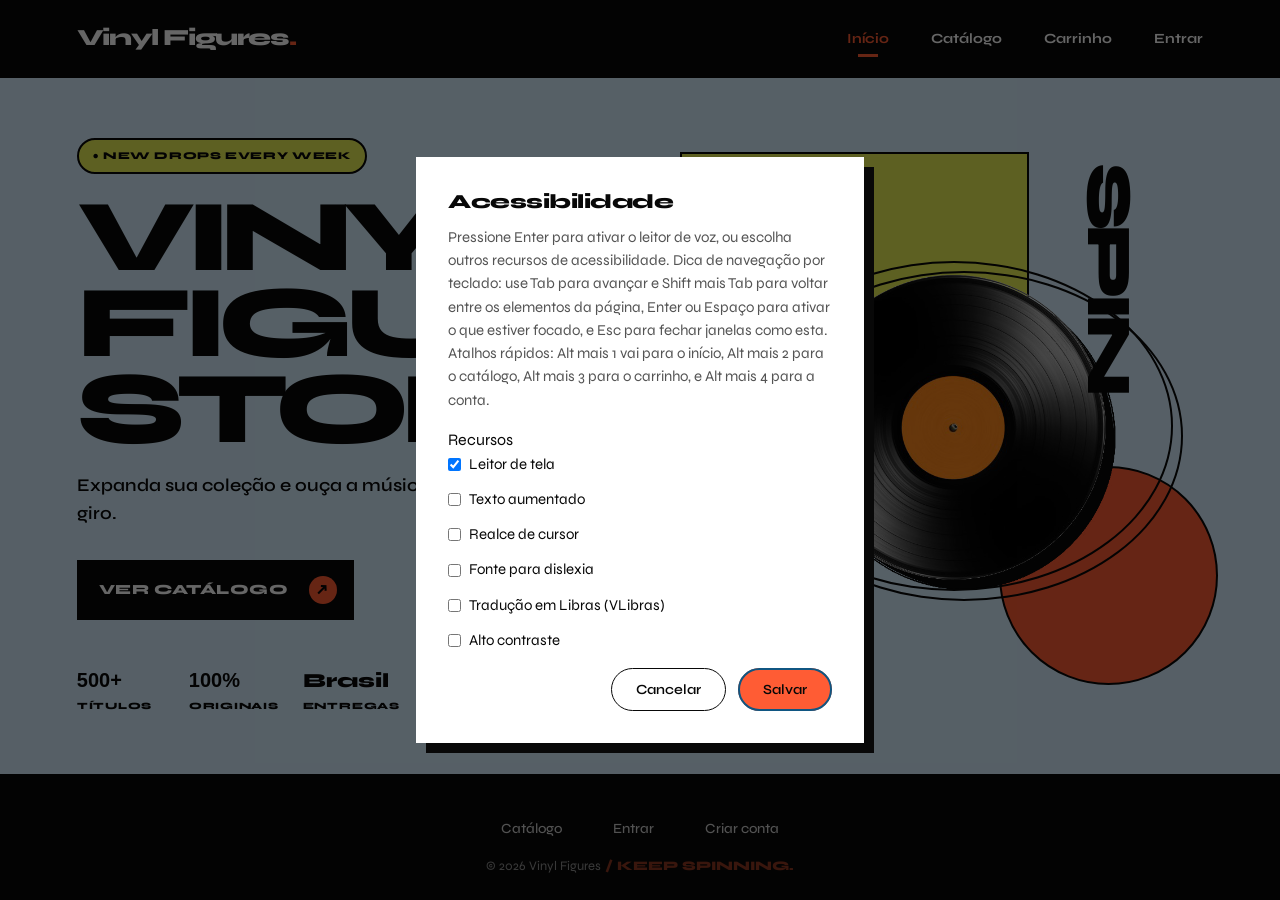
==== commit 59f73ef3: "feat: improve catalog accessibility and checkout experience" ====
--- a/index.html
+++ b/index.html
@@ -5,7 +5,7 @@
   <meta name="viewport" content="width=device-width, initial-scale=1.0">
   <link rel="stylesheet" href="assets/css/base.css">
   <link rel="stylesheet" href="assets/css/style.css">
-  <link rel="stylesheet" href="assets/css/releitura.css">
+  <link rel="stylesheet" href="assets/css/releitura.css?v=20260819b">
   <title>Vinyl Figures Store</title>
 </head>
 <body class="pagina-inicio">
@@ -20,7 +20,6 @@
         <li><a href="assets/pages/catalogo.html">Catálogo</a></li>
         <li><a href="assets/pages/carrinho.html">Carrinho</a></li>
         <li><a href="assets/pages/conta.html">Conta</a></li>
-        <li><button type="button" data-acao="alternar-tema">Tema</button></li>
       </ul>
     </nav>
   </header>
--- a/assets/css/base.css
+++ b/assets/css/base.css
@@ -130,6 +130,41 @@
   --sombra-card: 0 10px 25px rgba(0, 0, 0, 0.45);
 }
 
+/* Alto contraste é controlado nas preferências de acessibilidade. O amarelo
+   serve apenas como fundo de destaque: todo texto sobre ele é preto. */
+:root[data-a11y-contraste="alto"] {
+  --cor-fundo: #000000;
+  --cor-texto: #ffffff;
+  --cor-texto-suave: #ffffff;
+  --cor-texto-meta: #ffffff;
+  --cor-superficie: #000000;
+  --cor-superficie-alta: #000000;
+  --cor-borda: #ffffff;
+  --cor-borda-suave: #ffffff;
+  --cor-divisor: #ffffff;
+  --cor-campo: #000000;
+  --cor-campo-borda: #ffffff;
+  --cor-controle: #ffe600;
+  --cor-controle-hover: #ffffff;
+  --cor-sobre-controle: #000000;
+  --cor-barra: #000000;
+  --cor-barra-pe: #000000;
+  --cor-barra-texto: #ffffff;
+  --cor-destaque: #ffe600;
+  --cor-destaque-hover: #ffffff;
+  --cor-destaque-suave: #333300;
+  --cor-sobre-destaque: #000000;
+  --cor-foco: #ffe600;
+  --cor-realce-cursor: #ffe600;
+  --cor-hero: #000000;
+  --cor-sobre-hero: #ffffff;
+  --cor-etiqueta: #ffe600;
+  --cor-acao: #ffffff;
+  --cor-sobre-acao: #000000;
+  --cor-preco: #ffffff;
+  --cor-sombra-dura: #ffffff;
+}
+
 * {
   margin: 0;
   padding: 0;
@@ -162,6 +197,27 @@
 [data-numero] {
   font-family: var(--fonte-numeros);
   font-variant-numeric: lining-nums tabular-nums;
+}
+
+/* Primeiro foco da página: evita que quem usa Tab precise atravessar toda a
+   navegação antes de chegar ao conteúdo. Só aparece quando recebe foco. */
+#vinyl-pular-conteudo {
+  position: fixed;
+  z-index: 10000;
+  top: var(--espaco-3);
+  left: 50%;
+  padding: var(--espaco-3) var(--espaco-5);
+  border: 2px solid var(--cor-borda);
+  background: var(--cor-controle);
+  color: var(--cor-sobre-controle);
+  font-size: var(--texto-ui);
+  font-weight: 800;
+  transform: translate(-50%, -160%);
+  transition: transform var(--transicao-rapida);
+}
+
+#vinyl-pular-conteudo:focus {
+  transform: translate(-50%, 0);
 }
 
 h1, h2, h3 {
--- a/assets/css/releitura.css
+++ b/assets/css/releitura.css
@@ -60,6 +60,42 @@
   --cor-foco: #e9f056;
 }
 
+/* Os tokens ficam também na camada visual, carregada por todas as páginas,
+   para que alto contraste seja consistente inclusive com cache antigo do
+   CSS base durante desenvolvimento. Texto sobre amarelo é sempre preto. */
+:root[data-a11y-contraste="alto"] {
+  --cor-fundo: #000000;
+  --cor-texto: #ffffff;
+  --cor-texto-suave: #ffffff;
+  --cor-texto-meta: #ffffff;
+  --cor-superficie: #000000;
+  --cor-superficie-alta: #000000;
+  --cor-borda: #ffffff;
+  --cor-borda-suave: #ffffff;
+  --cor-divisor: #ffffff;
+  --cor-campo: #000000;
+  --cor-campo-borda: #ffffff;
+  --cor-controle: #ffe600;
+  --cor-controle-hover: #ffffff;
+  --cor-sobre-controle: #000000;
+  --cor-barra: #000000;
+  --cor-barra-pe: #000000;
+  --cor-barra-texto: #ffffff;
+  --cor-destaque: #ffe600;
+  --cor-destaque-hover: #ffffff;
+  --cor-destaque-suave: #333300;
+  --cor-sobre-destaque: #000000;
+  --cor-foco: #ffe600;
+  --cor-realce-cursor: #ffe600;
+  --cor-hero: #000000;
+  --cor-sobre-hero: #ffffff;
+  --cor-etiqueta: #ffe600;
+  --cor-acao: #ffffff;
+  --cor-sobre-acao: #000000;
+  --cor-preco: #ffffff;
+  --cor-sombra-dura: #ffffff;
+}
+
 /* ===== Cabeçalho e rodapé ===== */
 .site-header {
   min-height: 76px;
@@ -187,6 +223,7 @@
   font-size: 0.65rem;
   font-weight: 800;
   letter-spacing: 0.06em;
+  color: var(--cor-sobre-controle);
 }
 
 .page-intro h1 {
@@ -205,9 +242,12 @@
 
 /* ===== Home ===== */
 .pagina-inicio main {
-  min-height: min(760px, calc(100vh - 154px));
+  /* A primeira dobra é dedicada à vitrine. O rodapé fica logo depois,
+     acessível ao rolar, sem empurrar os elementos principais para fora. */
+  height: calc(100svh - 76px);
+  min-height: 0;
   margin: 0;
-  padding: clamp(3rem, 7vw, 7rem) 6%;
+  padding: clamp(2rem, 6vh, 5rem) 6%;
   max-width: none;
   display: grid;
   grid-template-columns: minmax(0, 1.05fr) minmax(20rem, 0.95fr);
@@ -283,7 +323,7 @@
   display: flex;
   flex-wrap: wrap;
   gap: var(--espaco-6);
-  margin-top: clamp(3rem, 8vw, 6rem);
+  margin-top: clamp(1.5rem, 5vh, 4rem);
 }
 
 .hero-stats div {
@@ -447,6 +487,77 @@
 .catalog-page .painel-catalogo fieldset label:has(input[type="checkbox"]:checked) {
   background: var(--cor-controle);
   border-color: var(--cor-borda);
+  color: var(--cor-sobre-controle);
+}
+
+/* A API possui muitos gêneros. A lista permanece multisseleção, mas fica
+   recolhida até a pessoa escolher abri-la, sem empurrar o restante do
+   filtro para baixo. */
+.catalog-page .painel-catalogo .seletor-generos {
+  display: block;
+  width: min(100%, 38rem);
+}
+
+.catalog-page .painel-catalogo .seletor-generos legend {
+  margin-bottom: var(--espaco-2);
+}
+
+.catalog-page .seletor-generos details {
+  position: relative;
+}
+
+.catalog-page .seletor-generos summary {
+  display: flex;
+  align-items: center;
+  justify-content: space-between;
+  gap: var(--espaco-4);
+  min-height: 2.9rem;
+  padding: var(--espaco-3) var(--espaco-4);
+  border: 1.5px solid var(--cor-borda);
+  background: var(--cor-campo);
+  color: var(--cor-texto);
+  cursor: pointer;
+  font-size: var(--texto-ui);
+  font-weight: 700;
+  list-style: none;
+}
+
+.catalog-page .seletor-generos summary::-webkit-details-marker {
+  display: none;
+}
+
+.catalog-page .seletor-generos summary > span:last-child {
+  color: var(--cor-destaque);
+  font-size: 1.25rem;
+  line-height: 1;
+  transition: transform var(--transicao-rapida);
+}
+
+.catalog-page .seletor-generos details[open] summary > span:last-child {
+  transform: rotate(180deg);
+}
+
+.catalog-page .seletor-generos details > div {
+  position: absolute;
+  z-index: 10;
+  top: calc(100% - 1px);
+  left: 0;
+  width: 100%;
+  max-height: 17rem;
+  overflow-y: auto;
+  display: grid;
+  grid-template-columns: repeat(2, minmax(0, 1fr));
+  gap: var(--espaco-2);
+  padding: var(--espaco-3);
+  border: 1.5px solid var(--cor-borda);
+  background: var(--cor-superficie-alta);
+  box-shadow: var(--sombra-card);
+}
+
+.catalog-page .seletor-generos details > div label:has(input[type="checkbox"]) {
+  min-width: 0;
+  padding: var(--espaco-2) var(--espaco-3);
+  overflow-wrap: anywhere;
 }
 
 .catalog-page .catalog-results {
@@ -463,12 +574,81 @@
   color: var(--cor-texto-meta);
 }
 
+/* O catálogo carrega com um vinil próprio, em vez de expor uma linha de
+   texto solta. O texto continua no DOM, dentro de um status vivo, para que
+   leitores de tela recebam o mesmo retorno visual. */
+.catalog-page .catalog-status {
+  margin: var(--espaco-3) 0 var(--espaco-5);
+}
+
+.catalog-page .catalog-status.esta-carregando {
+  min-height: min(21rem, 44vh);
+  display: grid;
+  place-items: center;
+  align-content: center;
+  gap: var(--espaco-4);
+  padding: var(--espaco-7);
+  border: 2px solid var(--cor-borda);
+  background: var(--cor-superficie-alta);
+  box-shadow: var(--sombra-card);
+  color: var(--cor-texto);
+  font-size: 0.75rem;
+  font-weight: 800;
+  letter-spacing: 0.1em;
+  text-align: center;
+  text-transform: uppercase;
+}
+
+.catalog-page .catalog-spinner {
+  position: relative;
+  display: block;
+  width: clamp(4.75rem, 10vw, 6.5rem);
+  aspect-ratio: 1;
+  overflow: hidden;
+  border: 2px solid var(--cor-borda);
+  border-radius: 50%;
+  background: var(--cor-texto);
+  box-shadow: 5px 5px 0 var(--cor-destaque);
+  animation: catalog-vinil-girar 1.35s linear infinite;
+}
+
+.catalog-page .catalog-spinner::before {
+  content: "";
+  position: absolute;
+  inset: 12%;
+  border: 1px solid color-mix(in srgb, var(--cor-superficie-alta) 72%, transparent);
+  border-radius: 50%;
+  box-shadow:
+    0 0 0 7px color-mix(in srgb, var(--cor-superficie-alta) 18%, transparent),
+    0 0 0 14px color-mix(in srgb, var(--cor-superficie-alta) 10%, transparent),
+    0 0 0 21px color-mix(in srgb, var(--cor-superficie-alta) 7%, transparent);
+}
+
+.catalog-page .catalog-spinner::after {
+  content: "";
+  position: absolute;
+  inset: 35%;
+  border: 2px solid var(--cor-borda);
+  border-radius: 50%;
+  background: radial-gradient(circle, var(--cor-superficie-alta) 0 13%, transparent 14%), var(--cor-controle);
+}
+
+@keyframes catalog-vinil-girar {
+  to {
+    transform: rotate(360deg);
+  }
+}
+
 .catalog-page .catalog-results > ul {
-  grid-template-columns: repeat(auto-fill, minmax(210px, 1fr));
+  /* A composição da referência trabalha com quatro capas por linha. Com
+     cinco, o texto do botão não cabe ao lado do stepper e vaza para o
+     card vizinho em telas largas. */
+  grid-template-columns: repeat(4, minmax(0, 1fr));
   gap: clamp(1.25rem, 2.6vw, 2.25rem);
 }
 
 .catalog-page .catalog-results > ul li article {
+  min-width: 0;
   border: 2px solid transparent;
   border-radius: 0;
   padding: 0;
@@ -478,12 +658,17 @@
 
 .catalog-page .catalog-results > ul li article:hover,
 .catalog-page .catalog-results > ul li article:focus-within {
-  border-color: var(--cor-borda);
-  transform: translate(-3px, -3px);
-  box-shadow: var(--sombra-card);
+  /* O indicador não pode mudar o tamanho do card: isso desalinhava a
+     fileira de botões quando o link recebia foco. */
+  border-color: transparent;
+  transform: none;
+  box-shadow: none;
+  outline: 2px solid var(--cor-borda);
+  outline-offset: 4px;
 }
 
 .catalog-page .catalog-results > ul li article > a {
+  min-width: 0;
   gap: var(--espaco-2);
 }
 
@@ -518,6 +703,16 @@
 
 .catalog-page .linha-acao-catalogo {
   margin-bottom: var(--espaco-4);
+  min-width: 0;
+  display: grid;
+  grid-template-columns: auto minmax(0, 1fr);
+}
+
+.catalog-page .linha-acao-catalogo > button {
+  min-width: 0;
+  padding-inline: var(--espaco-2);
+  line-height: 1.15;
+  overflow-wrap: anywhere;
 }
 
 .catalog-page .stepper-qtd {
@@ -608,7 +803,7 @@
 
 .account-page > nav[aria-label="Seções da conta"] a:hover {
   background: var(--cor-controle);
-  color: var(--cor-texto);
+  color: var(--cor-sobre-controle);
   border-color: var(--cor-borda);
 }
 
@@ -669,7 +864,7 @@
 .auth-page button[type="submit"]:hover:not(:disabled),
 .record-page button:hover:not(:disabled) {
   background: var(--cor-controle);
-  color: var(--cor-texto);
+  color: var(--cor-sobre-controle);
 }
 
 .cart-page button[type="reset"],
@@ -687,7 +882,14 @@
 .cart-page thead,
 .account-page thead {
   background: var(--cor-controle);
-  color: #080808;
+  color: var(--cor-sobre-controle);
+}
+
+/* thead th define uma cor diretamente em paginas.css; a cor herdada do
+   thead não vence. Mantém preto sobre amarelo no alto contraste. */
+.cart-page thead th,
+.account-page thead th {
+  color: var(--cor-sobre-controle);
 }
 
 .cart-page th,
@@ -708,6 +910,7 @@
   padding: clamp(2rem, 6vw, 5rem);
   text-align: center;
   background: var(--cor-controle);
+  color: var(--cor-sobre-controle);
 }
 
 .cart-page > section:not([hidden]) h2 {
@@ -748,14 +951,14 @@
 }
 
 .record-page .disco-preco {
-  color: #c63f20;
+  color: var(--cor-preco, #c63f20);
 }
 
 .record-page .disco-generos li {
   border: 1.5px solid var(--cor-borda);
   border-radius: 0;
   background: var(--cor-controle);
-  color: var(--cor-texto);
+  color: var(--cor-sobre-controle);
 }
 
 .record-page .linha-acao-catalogo > button,
@@ -766,6 +969,47 @@
 
 .record-page .linha-acao-catalogo > button {
   background: var(--cor-destaque);
+}
+
+/* Alto contraste também cobre os poucos elementos gráficos que a releitura
+   mantém com cores próprias. Assim não sobra texto claro sobre amarelo nem
+   uma área azul de baixo contraste. */
+:root[data-a11y-contraste="alto"] .page-intro,
+:root[data-a11y-contraste="alto"] .pagina-inicio main {
+  background: var(--cor-hero);
+  color: var(--cor-sobre-hero);
+  border-color: var(--cor-sobre-hero);
+}
+
+:root[data-a11y-contraste="alto"] .pagina-inicio .hero,
+:root[data-a11y-contraste="alto"] .pagina-inicio .hero h1,
+:root[data-a11y-contraste="alto"] .pagina-inicio .hero p,
+:root[data-a11y-contraste="alto"] .hero-stats dt,
+:root[data-a11y-contraste="alto"] .hero-stats dd,
+:root[data-a11y-contraste="alto"] .palavra-giro {
+  color: var(--cor-sobre-hero);
+}
+
+:root[data-a11y-contraste="alto"] .page-intro > span,
+:root[data-a11y-contraste="alto"] .hero-badge {
+  background: var(--cor-etiqueta);
+  border-color: var(--cor-sobre-hero);
+  color: var(--cor-sobre-controle);
+}
+
+:root[data-a11y-contraste="alto"] .pagina-inicio .vinyl-container img,
+:root[data-a11y-contraste="alto"] .shape-amarela,
+:root[data-a11y-contraste="alto"] .shape-laranja {
+  border-color: var(--cor-sobre-hero);
+}
+
+:root[data-a11y-contraste="alto"] .shape-amarela {
+  background: var(--cor-etiqueta);
+}
+
+:root[data-a11y-contraste="alto"] .catalog-page .catalog-results > ul li article > a > p:first-of-type,
+:root[data-a11y-contraste="alto"] .record-page .disco-preco {
+  color: var(--cor-preco);
 }
 
 /* Valores sempre usam a fonte neutra, mesmo sobre o novo visual. */
@@ -783,10 +1027,21 @@
 
   .site-header .site-nav {
     min-height: auto;
+    display: grid;
+    grid-template-columns: 1fr;
+    justify-items: start;
+    gap: var(--espaco-3);
+  }
+
+  .site-header ul {
+    width: 100%;
+    justify-content: space-between;
+    gap: var(--espaco-2) var(--espaco-4);
   }
 
   .site-header ul li a {
     padding: var(--espaco-2) 0;
+    font-size: 0.8rem;
   }
 
   .site-header ul li a[aria-current="page"]::after {
@@ -796,10 +1051,13 @@
   .page-intro {
     grid-template-columns: 1fr;
     gap: var(--espaco-5);
+    padding-inline: 6%;
   }
 
   .pagina-inicio main {
     grid-template-columns: 1fr;
+    height: auto;
+    min-height: 0;
     padding: var(--espaco-8) 6% var(--espaco-9);
   }
 
@@ -816,7 +1074,19 @@
   }
 
   .catalog-page .catalog-results > ul {
-    grid-template-columns: repeat(auto-fill, minmax(160px, 1fr));
+    grid-template-columns: repeat(2, minmax(0, 1fr));
+  }
+
+  .catalog-page .linha-acao-catalogo {
+    grid-template-columns: 1fr;
+  }
+
+  .catalog-page .stepper-qtd {
+    justify-self: start;
+  }
+
+  .catalog-page .seletor-generos details > div {
+    grid-template-columns: 1fr;
   }
 
   .cart-page > form,
@@ -828,7 +1098,54 @@
   }
 }
 
+@media (max-height: 800px) and (min-width: 761px) {
+  .pagina-inicio main {
+    padding-block: var(--espaco-7);
+  }
+
+  .pagina-inicio .hero h1 {
+    margin-block: var(--espaco-4);
+    font-size: clamp(3rem, 6.5vw, 5.5rem);
+  }
+
+  .pagina-inicio .hero p {
+    margin-bottom: var(--espaco-5);
+  }
+
+  .pagina-inicio .vinyl-container {
+    width: min(35vw, 430px);
+  }
+}
+
+@media (max-width: 1120px) and (min-width: 761px) {
+  .catalog-page .catalog-results > ul {
+    grid-template-columns: repeat(3, minmax(0, 1fr));
+  }
+}
+
 @media (max-width: 480px) {
+  .site-header ul {
+    display: grid;
+    grid-template-columns: repeat(2, max-content);
+    justify-content: start;
+    column-gap: var(--espaco-6);
+    row-gap: var(--espaco-2);
+  }
+
+  .site-footer {
+    padding-inline: var(--espaco-5);
+  }
+
+  .site-footer nav ul {
+    display: grid;
+    grid-template-columns: repeat(2, max-content);
+    gap: var(--espaco-3) var(--espaco-6);
+  }
+
+  .page-intro {
+    padding-block: var(--espaco-7);
+  }
+
   .pagina-inicio .hero h1,
   .page-intro h1 {
     font-size: clamp(2.75rem, 15vw, 4.5rem);
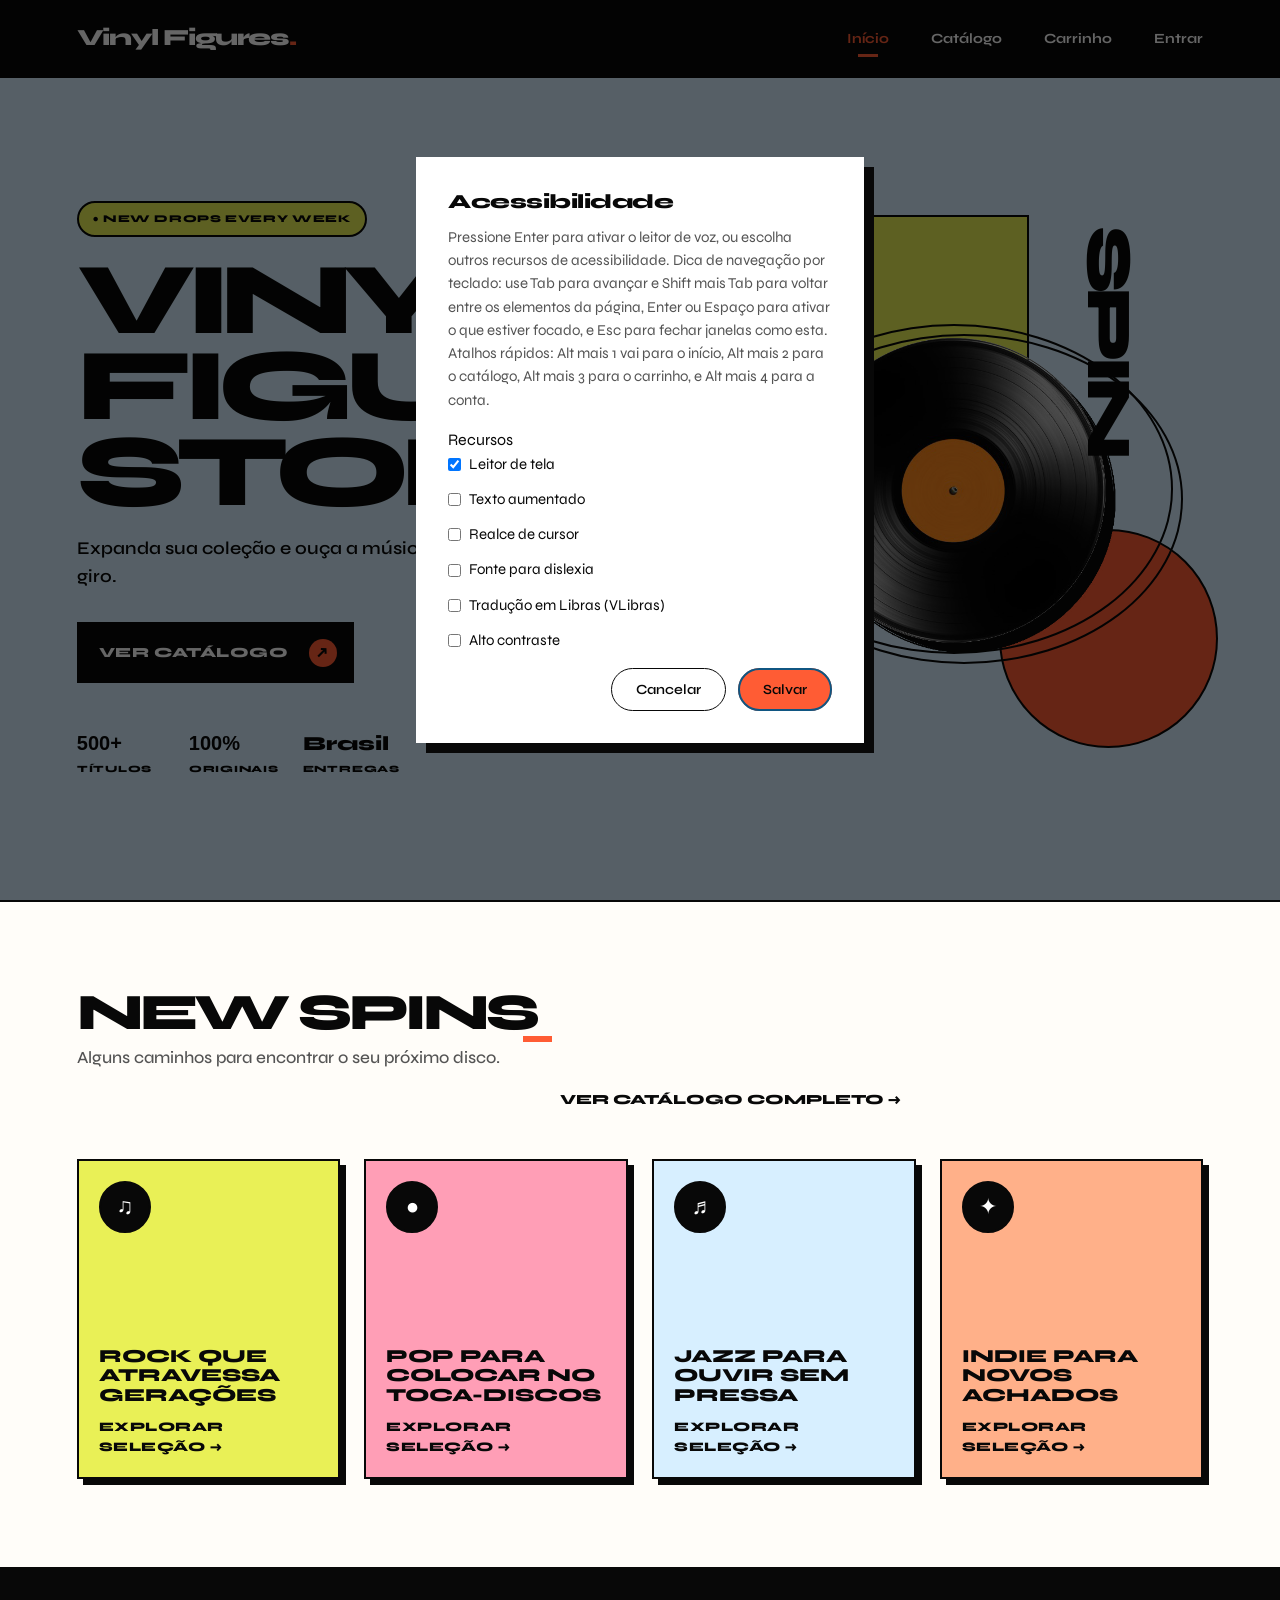
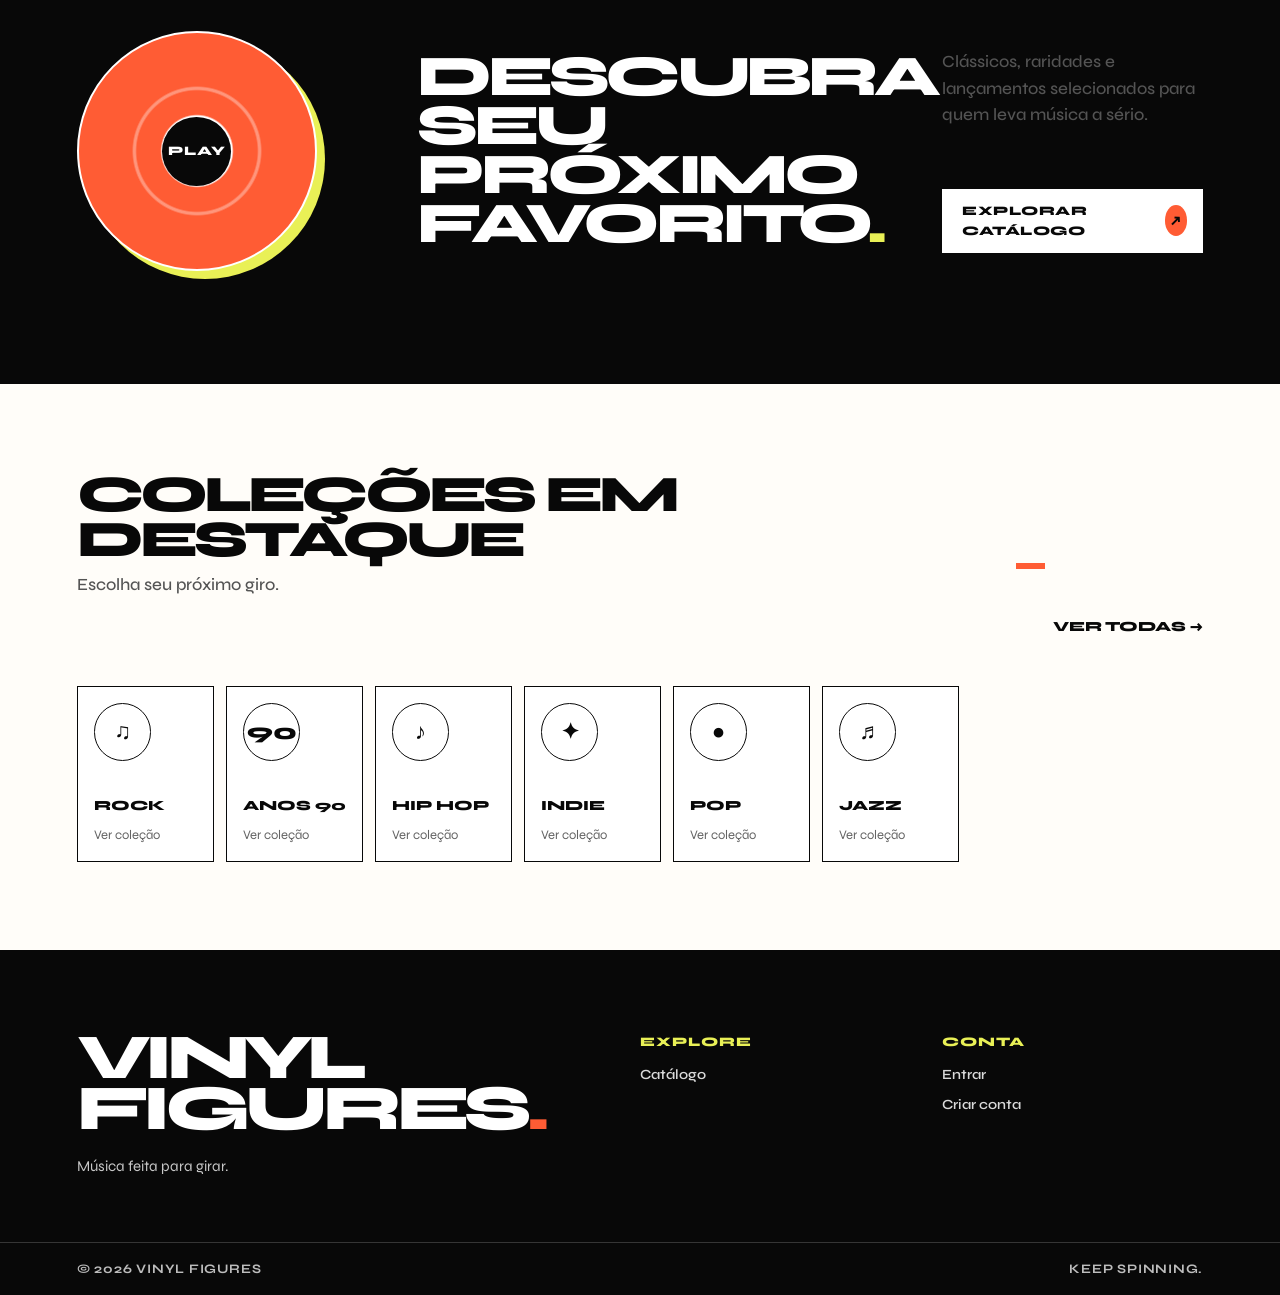
==== commit 582e3e34: "style: add some new layouts" ====
--- a/index.html
+++ b/index.html
@@ -5,12 +5,12 @@
   <meta name="viewport" content="width=device-width, initial-scale=1.0">
   <link rel="stylesheet" href="assets/css/base.css">
   <link rel="stylesheet" href="assets/css/style.css">
-  <link rel="stylesheet" href="assets/css/releitura.css?v=20260819b">
+  <link rel="stylesheet" href="assets/css/releitura.css?v=20260820a">
   <title>Vinyl Figures Store</title>
 </head>
 <body class="pagina-inicio">
 
-  <!-- ===== NAVBAR ===== -->
+
   <header class="site-header">
     <nav class="site-nav">
       <a class="site-logo" href="index.html">Vinyl Figures</a>
@@ -25,44 +25,120 @@
   </header>
 
   <main>
+    <section class="home-hero">
+      <div class="hero">
+        <div class="hero-content">
+          <span class="hero-badge">● NEW DROPS EVERY WEEK</span>
+          <h1>Vinyl Figures<br>Store<span>.</span></h1>
+          <p>Expanda sua coleção e ouça a música no giro.</p>
+          <a class="hero-button" href="assets/pages/catalogo.html">
+            Ver catálogo
+            <span aria-hidden="true">&#8599;</span>
+          </a>
+          <dl class="hero-stats" aria-label="Destaques da loja">
+            <div><dt data-numero>500+</dt><dd>Títulos</dd></div>
+            <div><dt data-numero>100%</dt><dd>Originais</dd></div>
+            <div><dt>Brasil</dt><dd>Entregas</dd></div>
+          </dl>
+        </div>
+      </div>
 
-    <!-- ===== HERO ===== -->
-    <section class="hero">
-      <div class="hero-content">
-        <span class="hero-badge">● NEW DROPS EVERY WEEK</span>
-        <h1>Vinyl Figures<br>Store<span>.</span></h1>
-        <p>Expanda sua coleção e ouça a música no giro.</p>
-        <a class="hero-button" href="assets/pages/catalogo.html">
-          Ver catálogo
-        <span aria-hidden="true">&#8599;</span>
-        </a>
-        <dl class="hero-stats" aria-label="Destaques da loja">
-          <div><dt data-numero>500+</dt><dd>Títulos</dd></div>
-          <div><dt data-numero>100%</dt><dd>Originais</dd></div>
-          <div><dt>Brasil</dt><dd>Entregas</dd></div>
-        </dl>
+      <div class="vinyl-container" aria-hidden="true">
+        <span class="shape-amarela"></span>
+        <span class="shape-laranja"></span>
+        <span class="palavra-giro">SPIN</span>
+        <img src="assets/images/Vinil.png" alt="">
       </div>
     </section>
 
-    <div class="vinyl-container" aria-hidden="true">
-      <span class="shape-amarela"></span>
-      <span class="shape-laranja"></span>
-      <span class="palavra-giro">SPIN</span>
-      <img src="assets/images/Vinil.png" alt="Disco de vinil em close">
+    <section class="home-new-spins" aria-labelledby="novidades-titulo">
+      <div class="home-section-header">
+        <div>
+          <h2 id="novidades-titulo">New spins</h2>
+          <p>Alguns caminhos para encontrar o seu próximo disco.</p>
+        </div>
+        <a href="assets/pages/catalogo.html">Ver catálogo completo <span aria-hidden="true">→</span></a>
+      </div>
+
+      <div class="home-spotlight-grid">
+        <a class="home-spotlight-card home-spotlight-card--rock" href="assets/pages/catalogo.html">
+          <span aria-hidden="true">♫</span>
+          <strong>Rock que atravessa gerações</strong>
+          <small>Explorar seleção →</small>
+        </a>
+        <a class="home-spotlight-card home-spotlight-card--pop" href="assets/pages/catalogo.html">
+          <span aria-hidden="true">●</span>
+          <strong>Pop para colocar no toca-discos</strong>
+          <small>Explorar seleção →</small>
+        </a>
+        <a class="home-spotlight-card home-spotlight-card--jazz" href="assets/pages/catalogo.html">
+          <span aria-hidden="true">♬</span>
+          <strong>Jazz para ouvir sem pressa</strong>
+          <small>Explorar seleção →</small>
+        </a>
+        <a class="home-spotlight-card home-spotlight-card--indie" href="assets/pages/catalogo.html">
+          <span aria-hidden="true">✦</span>
+          <strong>Indie para novos achados</strong>
+          <small>Explorar seleção →</small>
+        </a>
+      </div>
+    </section>
+
+    <section class="home-discover" aria-labelledby="descubra-titulo">
+      <div class="home-discover-art" aria-hidden="true"><span>PLAY</span></div>
+      <div>
+        <h2 id="descubra-titulo">Descubra seu<br>próximo favorito<span>.</span></h2>
+      </div>
+      <div class="home-discover-info">
+        <p>Clássicos, raridades e lançamentos selecionados para quem leva música a sério.</p>
+        <a href="assets/pages/catalogo.html">Explorar catálogo <span aria-hidden="true">&#8599;</span></a>
+      </div>
+    </section>
+
+    <div class="store-marquee" aria-hidden="true">
+      <span>✦ LIMITED EDITIONS &nbsp; ✦ NEW DROPS &nbsp; ✦ RARE FINDS &nbsp; ✦ VINYL LOVERS &nbsp; ✦ LIMITED EDITIONS &nbsp; ✦ NEW DROPS &nbsp; ✦ RARE FINDS &nbsp; ✦ VINYL LOVERS</span>
     </div>
+
+    <section class="home-collections" aria-labelledby="colecoes-titulo">
+      <div class="home-section-header">
+        <div>
+          <h2 id="colecoes-titulo">Coleções em destaque</h2>
+          <p>Escolha seu próximo giro.</p>
+        </div>
+        <a href="assets/pages/catalogo.html">Ver todas <span aria-hidden="true">→</span></a>
+      </div>
+      <div class="home-collections-grid">
+        <a href="assets/pages/catalogo.html"><span aria-hidden="true">♫</span><strong>Rock</strong><small>Ver coleção</small></a>
+        <a href="assets/pages/catalogo.html"><span aria-hidden="true">90</span><strong>Anos 90</strong><small>Ver coleção</small></a>
+        <a href="assets/pages/catalogo.html"><span aria-hidden="true">♪</span><strong>Hip hop</strong><small>Ver coleção</small></a>
+        <a href="assets/pages/catalogo.html"><span aria-hidden="true">✦</span><strong>Indie</strong><small>Ver coleção</small></a>
+        <a href="assets/pages/catalogo.html"><span aria-hidden="true">●</span><strong>Pop</strong><small>Ver coleção</small></a>
+        <a href="assets/pages/catalogo.html"><span aria-hidden="true">♬</span><strong>Jazz</strong><small>Ver coleção</small></a>
+      </div>
+    </section>
 
   </main>
 
   <footer class="site-footer">
-    <nav>
-      <ul>
-        <li><a href="assets/pages/catalogo.html">Catálogo</a></li>
-        <li><a href="assets/pages/conta.html">Minha conta</a></li>
-        <li><a href="assets/pages/entrar.html">Entrar</a></li>
-        <li><a href="assets/pages/cadastro.html">Criar conta</a></li>
-      </ul>
-    </nav>
-    <p>&copy; 2026 Vinyl Figures</p>
+    <div class="footer-content">
+      <div class="footer-brand">
+        <strong>VINYL<br>FIGURES<span>.</span></strong>
+        <p>Música feita para girar.</p>
+      </div>
+      <nav class="footer-column" aria-label="Explorar a loja">
+        <strong>Explore</strong>
+        <ul><li><a href="assets/pages/catalogo.html">Catálogo</a></li></ul>
+      </nav>
+      <nav class="footer-column" aria-label="Sua conta">
+        <strong>Conta</strong>
+        <ul>
+          <li><a href="assets/pages/conta.html">Minha conta</a></li>
+          <li><a href="assets/pages/entrar.html">Entrar</a></li>
+          <li><a href="assets/pages/cadastro.html">Criar conta</a></li>
+        </ul>
+      </nav>
+    </div>
+    <div class="footer-bottom"><p>&copy; 2026 Vinyl Figures</p><p>Keep spinning.</p></div>
   </footer>
 
   <script type="module" src="assets/js/controller/app.js"></script>
--- a/assets/css/base.css
+++ b/assets/css/base.css
@@ -1,18 +1,18 @@
-/* Compartilhado por todas as páginas: tokens, reset, tipografia,
-   header/footer, popups (view/ui.js), tema escuro e recursos de
-   acessibilidade. Layout específico de cada página fica em style.css
-   (index), catalogo.css, paginas.css (formulários) ou disco.css.
-
-   O vocabulário visual está documentado em DESIGN.md, na raiz. */
-
-/* @import PRECISA vir antes de qualquer regra de estilo: o navegador
-   descarta um @import que apareça depois, e era exatamente isso que
-   acontecia aqui — a Syne nunca carregava e tudo caía no sans-serif do
-   sistema. */
+
+
+
+
+
+
+
+
+
+
+
 @import url('https://fonts.googleapis.com/css2?family=Syne:wght@400..800&display=swap');
 
 :root {
-  /* ===== Cor: base ===== */
+
   --cor-fundo: #ffffff;
   --cor-texto: #000000;
   --cor-texto-suave: #555555;
@@ -31,24 +31,24 @@
   --cor-barra-pe: #0c0c0c;
   --cor-barra-texto: #ffffff;
 
-  /* ===== Cor: destaque ===== */
+
   --cor-destaque: #105682;
   --cor-destaque-hover: #0c4160;
   --cor-destaque-suave: rgba(16, 86, 130, 0.08);
   --cor-sobre-destaque: #ffffff;
   --cor-foco: #105682;
 
-  /* ===== Cor: semântica ===== */
+
   --cor-erro: #c0392b;
   --cor-info: #2d6cdf;
   --cor-realce-cursor: #ff5a00;
 
-  /* ===== Tipografia ===== */
+
   --fonte: 'Syne', sans-serif;
   --fonte-numeros: Arial, Helvetica, sans-serif;
 
-  /* clamp() no lugar de trocar o tamanho no media query: escala contínua,
-     sem o degrau que existia em 992px. */
+
+
   --texto-hero: clamp(2.5rem, 7vw, 4.5rem);
   --texto-1: clamp(2.25rem, 5vw, 3.25rem);
   --texto-2: clamp(1.75rem, 4vw, 2.5rem);
@@ -63,13 +63,13 @@
   --altura-titulo: 1.25;
   --altura-corpo: 1.55;
 
-  /* Tracking em em, não px: acompanha o font-size — inclusive quando o
-     recurso "texto aumentado" leva a raiz pra 120%. */
+
+
   --tracking-hero: -0.035em;
   --tracking-titulo: -0.025em;
   --tracking-caixa-alta: 0.06em;
 
-  /* ===== Espaçamento (escala de 4px) ===== */
+
   --espaco-1: 4px;
   --espaco-2: 8px;
   --espaco-3: 12px;
@@ -82,34 +82,34 @@
   --espaco-10: 64px;
   --espaco-11: 80px;
 
-  /* ===== Forma ===== */
+
   --raio-pilula: 30px;
   --raio-card: 16px;
   --raio-card-interno: 12px;
   --raio-imagem: 10px;
   --raio-caixa: 6px;
 
-  /* ===== Elevação ===== */
+
   --sombra-card: 0 10px 25px rgba(0, 0, 0, 0.08);
   --sombra-flutuante: 0 15px 35px rgba(0, 0, 0, 0.18);
   --sombra-modal: 0 20px 50px rgba(0, 0, 0, 0.25);
 
-  /* ===== Movimento ===== */
+
   --transicao-rapida: 0.15s ease;
   --transicao: 0.25s ease;
 }
 
-/* Tema escuro: só os tokens mudam. As regras de componente lá embaixo
-   são as mesmas dos dois temas — antes cada uma tinha um bloco duplicado
-   só pra trocar cor. */
+
+
+
 :root[data-tema="escuro"] {
   --cor-fundo: #1c1c1c;
   --cor-texto: #f5f5f5;
   --cor-texto-suave: #c4c4c4;
   --cor-texto-meta: #a0a0a0;
   --cor-superficie: #262626;
-  /* Um degrau acima da superfície: no claro é branco sobre cinza; no
-     escuro, sem isso, tabela e card de endereço somem dentro da seção. */
+
+
   --cor-superficie-alta: #2f2f2f;
   --cor-borda: #2a2a2a;
   --cor-borda-suave: #333333;
@@ -123,15 +123,15 @@
   --cor-erro: #e74c3c;
   --cor-info: #5b9bf5;
 
-  /* #105682 sobre #1c1c1c dá ~2:1 — abaixo do 3:1 que a WCAG pede pra
-     indicador de foco. Branco resolve sem introduzir cor nova. */
+
+
   --cor-foco: #ffffff;
 
   --sombra-card: 0 10px 25px rgba(0, 0, 0, 0.45);
 }
 
-/* Alto contraste é controlado nas preferências de acessibilidade. O amarelo
-   serve apenas como fundo de destaque: todo texto sobre ele é preto. */
+
+
 :root[data-a11y-contraste="alto"] {
   --cor-fundo: #000000;
   --cor-texto: #ffffff;
@@ -171,10 +171,10 @@
   box-sizing: border-box;
 }
 
-/* Regra de UA pro atributo hidden é de baixa prioridade: display:flex/grid
-   de qualquer seletor de autor (catalogo.css, paginas.css...) já vence,
-   hidden ou não. !important aqui é o jeito correto e padrão de garantir
-   isso — não dá pra resolver só com especificidade. */
+
+
+
+
 [hidden] {
   display: none !important;
 }
@@ -192,15 +192,15 @@
   overflow-x: hidden;
 }
 
-/* A fonte de identidade é expressiva, mas não é a mais confortável para
-   comparar dígitos. Valores recebem uma fonte de sistema com largura fixa. */
+
+
 [data-numero] {
   font-family: var(--fonte-numeros);
   font-variant-numeric: lining-nums tabular-nums;
 }
 
-/* Primeiro foco da página: evita que quem usa Tab precise atravessar toda a
-   navegação antes de chegar ao conteúdo. Só aparece quando recebe foco. */
+
+
 #vinyl-pular-conteudo {
   position: fixed;
   z-index: 10000;
@@ -237,20 +237,20 @@
   max-width: 100%;
 }
 
-/* Foco visível pra todo link/botão do site — sem isso, quem navega por
-   teclado só via onde está em campos de formulário. outline-offset
-   negativo desenha o anel pra dentro do próprio elemento, então
-   containers com overflow:hidden (.stepper-qtd, table) nunca cortam o
-   anel — não dá pra resolver isso só trocando a cor/especificidade. */
+
+
+
+
+
 a:focus-visible,
 button:focus-visible {
   outline: 2px solid var(--cor-foco);
   outline-offset: -2px;
 }
 
-/* O JS desabilita de verdade (view/ui.js:travarBotao, o <select> de
-   endereço enquanto o frete calcula). Sem isto, elemento travado fica
-   com cara de clicável. */
+
+
+
 button:disabled,
 input:disabled,
 select:disabled,
@@ -259,13 +259,13 @@
   cursor: not-allowed;
 }
 
-/* Resposta ao clique: o projeto tinha hover e foco, mas nada acontecia
-   entre apertar e soltar. */
+
+
 button:not(:disabled):active {
   transform: translateY(1px);
 }
 
-/* ===== HEADER ===== */
+
 header {
   width: 100%;
   background-color: var(--cor-barra);
@@ -324,15 +324,15 @@
   color: var(--cor-barra);
 }
 
-/* No header o fundo é sempre preto, nos dois temas: o anel azul/branco
-   padrão some ou briga com a barra. */
+
+
 header a:focus-visible,
 header button:focus-visible {
   outline-color: var(--cor-barra-texto);
   outline-offset: 2px;
 }
 
-/* ===== FOOTER ===== */
+
 footer {
   width: 100%;
   background-color: var(--cor-barra-pe);
@@ -372,7 +372,7 @@
   outline-offset: 2px;
 }
 
-/* ===== BREADCRUMB (usado em toda página que não é a home) ===== */
+
 main > nav[aria-label="Você está aqui"] ol {
   display: flex;
   flex-wrap: wrap;
@@ -397,13 +397,13 @@
   font-weight: 600;
 }
 
-/* ===== POPUPS (view/ui.js) =====
-   Mesmos atributos que ui.js já usa (data-vinyl-ui); a função
-   injetarEstilos() que injetava isso em runtime foi removida — vira
-   CSS estático como o resto do projeto. */
+
+
+
+
 [data-vinyl-ui="dialogo"] {
-  /* O reset global (* { margin: 0 }) apaga o margin:auto que o navegador
-     usa pra centralizar <dialog> modal — repõe aqui. */
+
+
   margin: auto;
   color-scheme: light dark;
   border: none;
@@ -487,9 +487,9 @@
   outline-offset: 2px;
 }
 
-/* Campo de formulário genérico (pedirCampos) — label em cima do input,
-   diferente de [data-vinyl-ui="dialogo"] label acima (que é a linha
-   horizontal do checkbox em escolherVarios). */
+
+
+
 [data-vinyl-ui="dialogo"] [data-vinyl-ui="campo"] {
   display: flex;
   flex-direction: column;
@@ -522,8 +522,8 @@
   transition: background-color var(--transicao), color var(--transicao);
 }
 
-/* Mesma linguagem de hover do resto do site (troca de fundo), no lugar
-   do opacity que destoava. */
+
+
 [data-vinyl-ui="acoes"] button:hover:not(:disabled) {
   background: var(--cor-texto);
   color: var(--cor-fundo);
@@ -571,6 +571,16 @@
   animation: vinyl-aviso-entrada var(--transicao);
 }
 
+[data-vinyl-ui="aviso"] a {
+  color: inherit;
+  font-weight: 800;
+  pointer-events: auto;
+  text-decoration: underline;
+  text-decoration-color: var(--cor-destaque);
+  text-decoration-thickness: 2px;
+  text-underline-offset: 0.18em;
+}
+
 @keyframes vinyl-aviso-entrada {
   from {
     opacity: 0;
@@ -582,8 +592,8 @@
   }
 }
 
-/* sucesso é o padrão (borda preta/branca acima); erro e info só trocam
-   o acento */
+
+
 [data-vinyl-ui-tipo="erro"] {
   border-left-color: var(--cor-erro);
 }
@@ -592,7 +602,7 @@
   border-left-color: var(--cor-info);
 }
 
-/* ===== ACESSIBILIDADE (acessibility-features/*.js setam os atributos) ===== */
+
 :root[data-a11y-texto="grande"] {
   font-size: 120%;
 }
@@ -603,8 +613,8 @@
   border-radius: var(--raio-caixa);
 }
 
-/* Spinner de view/ui.js:ocupado() — <progress> indeterminado nativo,
-   só um respiro visual em volta. */
+
+
 progress {
   display: block;
   width: 100%;
@@ -616,10 +626,10 @@
   border: none;
 }
 
-/* Spinner circular pro texto de botão ocupado (view/ui.js:travarBotao) —
-   herda a cor do texto do botão via currentColor, então funciona nos
-   botões azuis (texto branco) e no botão reset (texto escuro) sem regra
-   extra por tema. */
+
+
+
+
 span[data-vinyl-ui="spinner"] {
   display: inline-block;
   width: 12px;
@@ -637,9 +647,9 @@
   }
 }
 
-/* Quem pede menos movimento no sistema não deveria ver o vinil girando
-   em laço infinito. !important aqui é o padrão da técnica: precisa vencer
-   qualquer animação declarada depois, em qualquer arquivo. */
+
+
+
 @media (prefers-reduced-motion: reduce) {
   *,
   *::before,
--- a/assets/css/style.css
+++ b/assets/css/style.css
@@ -1,4 +1,4 @@
-/* Só o hero da index.html — header/footer/reset/tokens ficam em base.css. */
+
 
 main {
   flex: 1;
--- a/assets/css/releitura.css
+++ b/assets/css/releitura.css
@@ -1,11 +1,11 @@
-/*
- * Releitura visual inspirada na cssibelle.
- *
- * Este arquivo só traduz a linguagem visual da referência para a estrutura
- * semântica e os controladores atuais. Não contém os scripts legados da
- * branch, para que catálogo, carrinho, autenticação e acessibilidade
- * continuem usando a arquitetura da qa.
- */
+
+
+
+
+
+
+
+
 
 :root {
   --cor-fundo: #fffdf9;
@@ -60,9 +60,9 @@
   --cor-foco: #e9f056;
 }
 
-/* Os tokens ficam também na camada visual, carregada por todas as páginas,
-   para que alto contraste seja consistente inclusive com cache antigo do
-   CSS base durante desenvolvimento. Texto sobre amarelo é sempre preto. */
+
+
+
 :root[data-a11y-contraste="alto"] {
   --cor-fundo: #000000;
   --cor-texto: #ffffff;
@@ -96,7 +96,7 @@
   --cor-sombra-dura: #ffffff;
 }
 
-/* ===== Cabeçalho e rodapé ===== */
+
 .site-header {
   min-height: 76px;
   padding: 0 6%;
@@ -182,7 +182,7 @@
   font-weight: 800;
 }
 
-/* ===== Intro compartilhada das páginas internas ===== */
+
 .breadcrumb {
   width: 100%;
   max-width: 1320px;
@@ -240,10 +240,10 @@
   line-height: 1.45;
 }
 
-/* ===== Home ===== */
+
 .pagina-inicio main {
-  /* A primeira dobra é dedicada à vitrine. O rodapé fica logo depois,
-     acessível ao rolar, sem empurrar os elementos principais para fora. */
+
+
   height: calc(100svh - 76px);
   min-height: 0;
   margin: 0;
@@ -407,20 +407,24 @@
   transform: rotate(90deg);
 }
 
-/* ===== Catálogo ===== */
+
 .catalog-page {
   max-width: none;
   margin: 0;
-  padding: 0 0 var(--espaco-11);
+  padding: 0;
   gap: 0;
 }
 
 .catalog-page > .breadcrumb {
+  width: 100%;
+  max-width: none;
+  margin: 0;
   padding: var(--espaco-6) 6% 0;
+  background: #d7efff;
 }
 
 .catalog-page .page-intro {
-  margin-top: var(--espaco-5);
+  margin-top: 0;
 }
 
 .catalog-page .catalog-filters,
@@ -490,9 +494,9 @@
   color: var(--cor-sobre-controle);
 }
 
-/* A API possui muitos gêneros. A lista permanece multisseleção, mas fica
-   recolhida até a pessoa escolher abri-la, sem empurrar o restante do
-   filtro para baixo. */
+
+
+
 .catalog-page .painel-catalogo .seletor-generos {
   display: block;
   width: min(100%, 38rem);
@@ -574,9 +578,9 @@
   color: var(--cor-texto-meta);
 }
 
-/* O catálogo carrega com um vinil próprio, em vez de expor uma linha de
-   texto solta. O texto continua no DOM, dentro de um status vivo, para que
-   leitores de tela recebam o mesmo retorno visual. */
+
+
+
 .catalog-page .catalog-status {
   margin: var(--espaco-3) 0 var(--espaco-5);
 }
@@ -640,10 +644,9 @@
 }
 
 .catalog-page .catalog-results > ul {
-  /* A composição da referência trabalha com quatro capas por linha. Com
-     cinco, o texto do botão não cabe ao lado do stepper e vaza para o
-     card vizinho em telas largas. */
-  grid-template-columns: repeat(4, minmax(0, 1fr));
+
+
+  grid-template-columns: repeat(3, minmax(0, 1fr));
   gap: clamp(1.25rem, 2.6vw, 2.25rem);
 }
 
@@ -658,8 +661,8 @@
 
 .catalog-page .catalog-results > ul li article:hover,
 .catalog-page .catalog-results > ul li article:focus-within {
-  /* O indicador não pode mudar o tamanho do card: isso desalinhava a
-     fileira de botões quando o link recebia foco. */
+
+
   border-color: transparent;
   transform: none;
   box-shadow: none;
@@ -710,9 +713,12 @@
 
 .catalog-page .linha-acao-catalogo > button {
   min-width: 0;
-  padding-inline: var(--espaco-2);
-  line-height: 1.15;
-  overflow-wrap: anywhere;
+  padding: 0.4rem var(--espaco-2);
+  font-size: clamp(0.58rem, 0.7vw, 0.7rem);
+  letter-spacing: 0.015em;
+  line-height: 1;
+  overflow-wrap: normal;
+  word-break: keep-all;
 }
 
 .catalog-page .stepper-qtd {
@@ -731,14 +737,14 @@
   background: var(--cor-superficie);
 }
 
-/* ===== Carrinho, conta e formulários ===== */
+
 .cart-page,
 .account-page,
 .auth-page,
 .record-page {
   max-width: none;
   margin: 0;
-  padding: 0 0 var(--espaco-11);
+  padding: 0;
   gap: 0;
 }
 
@@ -746,14 +752,17 @@
 .account-page > .breadcrumb,
 .auth-page > .breadcrumb,
 .record-page > .breadcrumb {
-  width: 88%;
-  padding: var(--espaco-6) 0 0;
+  width: 100%;
+  max-width: none;
+  margin: 0;
+  padding: var(--espaco-6) 6% 0;
+  background: #d7efff;
 }
 
 .cart-page .page-intro,
 .account-page .page-intro,
 .auth-page .page-intro {
-  margin-top: var(--espaco-5);
+  margin-top: 0;
 }
 
 .cart-page > form,
@@ -885,8 +894,8 @@
   color: var(--cor-sobre-controle);
 }
 
-/* thead th define uma cor diretamente em paginas.css; a cor herdada do
-   thead não vence. Mantém preto sobre amarelo no alto contraste. */
+
+
 .cart-page thead th,
 .account-page thead th {
   color: var(--cor-sobre-controle);
@@ -939,7 +948,7 @@
   border-color: var(--cor-borda);
 }
 
-/* ===== Detalhe do disco ===== */
+
 .record-page > article {
   padding: clamp(1.5rem, 4vw, 3rem);
 }
@@ -971,9 +980,9 @@
   background: var(--cor-destaque);
 }
 
-/* Alto contraste também cobre os poucos elementos gráficos que a releitura
-   mantém com cores próprias. Assim não sobra texto claro sobre amarelo nem
-   uma área azul de baixo contraste. */
+
+
+
 :root[data-a11y-contraste="alto"] .page-intro,
 :root[data-a11y-contraste="alto"] .pagina-inicio main {
   background: var(--cor-hero);
@@ -1012,7 +1021,7 @@
   color: var(--cor-preco);
 }
 
-/* Valores sempre usam a fonte neutra, mesmo sobre o novo visual. */
+
 input[type="number"],
 input[inputmode="numeric"],
 [data-numero] {
@@ -1119,7 +1128,7 @@
 
 @media (max-width: 1120px) and (min-width: 761px) {
   .catalog-page .catalog-results > ul {
-    grid-template-columns: repeat(3, minmax(0, 1fr));
+    grid-template-columns: repeat(2, minmax(0, 1fr));
   }
 }
 
@@ -1159,3 +1168,1086 @@
     grid-template-columns: 1fr;
   }
 }
+
+
+
+
+
+
+.site-footer {
+  display: block;
+  padding: 0;
+  border-top: 2px solid var(--cor-borda);
+  background: #080808;
+  color: #ffffff;
+}
+
+.site-footer p::after {
+  content: none;
+}
+
+.site-footer .footer-content {
+  width: min(1320px, 88%);
+  margin: 0 auto;
+  padding: clamp(3rem, 7vw, 5rem) 0 clamp(2.5rem, 5vw, 4rem);
+  display: grid;
+  grid-template-columns: minmax(14rem, 2fr) repeat(2, minmax(9rem, 1fr));
+  gap: var(--espaco-8);
+}
+
+.site-footer .footer-brand strong {
+  display: block;
+  font-size: clamp(2.75rem, 5vw, 4.75rem);
+  font-weight: 800;
+  line-height: 0.8;
+  letter-spacing: -0.085em;
+}
+
+.site-footer .footer-brand strong span {
+  color: var(--cor-destaque);
+}
+
+.site-footer .footer-brand p {
+  margin-top: var(--espaco-5);
+  color: #c7c7c7;
+  font-size: var(--texto-corpo);
+  opacity: 1;
+}
+
+.site-footer .footer-column {
+  display: block;
+}
+
+.site-footer .footer-column > strong {
+  display: block;
+  margin-bottom: var(--espaco-3);
+  color: var(--cor-controle);
+  font-size: var(--texto-meta);
+  font-weight: 800;
+  letter-spacing: 0.08em;
+  text-transform: uppercase;
+}
+
+.site-footer .footer-column ul {
+  display: grid;
+  justify-content: start;
+  gap: var(--espaco-2);
+}
+
+.site-footer .footer-column a {
+  display: inline-block;
+  color: #d9d9d9;
+  font-size: var(--texto-ui);
+  font-weight: 600;
+  opacity: 1;
+}
+
+.site-footer .footer-column a:hover {
+  color: var(--cor-destaque);
+}
+
+.site-footer .footer-bottom {
+  display: flex;
+  justify-content: space-between;
+  gap: var(--espaco-5);
+  width: 100%;
+  padding: var(--espaco-4) max(6%, calc((100% - 1320px) / 2));
+  border-top: 1px solid #353535;
+}
+
+.site-footer .footer-bottom p {
+  color: #bdbdbd;
+  font-size: var(--texto-meta);
+  font-weight: 700;
+  letter-spacing: 0.06em;
+  opacity: 1;
+  text-transform: uppercase;
+}
+
+
+.store-marquee {
+  overflow: hidden;
+  width: 100%;
+  padding: var(--espaco-3) 0;
+  background: #080808;
+  color: #ffffff;
+  white-space: nowrap;
+}
+
+.store-marquee span {
+  display: inline-block;
+  min-width: max-content;
+  padding-left: 100%;
+  font-size: var(--texto-meta);
+  font-weight: 800;
+  letter-spacing: 0.09em;
+  animation: faixa-deslizar 28s linear infinite;
+}
+
+@keyframes faixa-deslizar {
+  to { transform: translateX(-100%); }
+}
+
+
+.pagina-inicio main {
+  display: block;
+  height: auto;
+  min-height: 0;
+  margin: 0;
+  padding: 0;
+  overflow: visible;
+  background: var(--cor-fundo);
+  border: 0;
+}
+
+.pagina-inicio .home-hero {
+  min-height: calc(100svh - 76px);
+  padding: clamp(2rem, 6vh, 5rem) 6%;
+  display: grid;
+  grid-template-columns: minmax(0, 1.05fr) minmax(20rem, 0.95fr);
+  align-items: center;
+  gap: clamp(2rem, 6vw, 8rem);
+  overflow: hidden;
+  background: #d7efff;
+  border-bottom: 2px solid #080808;
+}
+
+.pagina-inicio .home-hero .hero {
+  display: block;
+  width: 100%;
+  color: #080808;
+}
+
+.home-section-header {
+  display: flex;
+  align-items: end;
+  justify-content: space-between;
+  gap: var(--espaco-6);
+  margin-bottom: clamp(2rem, 4vw, 3rem);
+}
+
+.home-section-header h2 {
+  position: relative;
+  display: inline-block;
+  font-size: clamp(2rem, 4vw, 3.5rem);
+  font-weight: 800;
+  letter-spacing: -0.075em;
+  line-height: 0.88;
+  text-transform: uppercase;
+}
+
+.home-section-header h2::after {
+  position: absolute;
+  right: -0.3em;
+  bottom: -0.14em;
+  width: 0.55em;
+  height: 0.12em;
+  background: var(--cor-destaque);
+  content: "";
+}
+
+.home-section-header p {
+  margin-top: var(--espaco-2);
+  color: var(--cor-texto-meta);
+  font-size: var(--texto-corpo);
+}
+
+.home-section-header > a {
+  flex: 0 0 auto;
+  color: var(--cor-texto);
+  font-size: var(--texto-ui);
+  font-weight: 800;
+  text-transform: uppercase;
+}
+
+.home-section-header > a:hover {
+  color: var(--cor-destaque);
+}
+
+.pagina-inicio .home-new-spins,
+.pagina-inicio .home-collections {
+  padding: clamp(3.5rem, 7vw, 5.5rem) 6%;
+}
+
+.home-spotlight-grid {
+  display: grid;
+  grid-template-columns: repeat(4, minmax(0, 1fr));
+  gap: clamp(1rem, 2vw, 1.5rem);
+}
+
+.home-spotlight-card {
+  min-height: 20rem;
+  padding: var(--espaco-5);
+  display: flex;
+  flex-direction: column;
+  justify-content: end;
+  border: 2px solid #080808;
+  box-shadow: var(--sombra-card);
+  color: #080808;
+  overflow: hidden;
+  transition: transform var(--transicao), box-shadow var(--transicao);
+}
+
+.home-spotlight-card:hover,
+.home-spotlight-card:focus-visible {
+  transform: translate(-4px, -4px);
+  box-shadow: 10px 10px 0 #080808;
+}
+
+.home-spotlight-card > span {
+  align-self: start;
+  width: 3.25rem;
+  height: 3.25rem;
+  display: grid;
+  place-items: center;
+  margin-bottom: auto;
+  border: 2px solid #080808;
+  border-radius: 50%;
+  background: #080808;
+  color: #ffffff;
+  font-size: 1.4rem;
+}
+
+.home-spotlight-card strong {
+  max-width: 14ch;
+  font-size: 1.15rem;
+  font-weight: 800;
+  line-height: 1.05;
+  text-transform: uppercase;
+}
+
+.home-spotlight-card small {
+  margin-top: var(--espaco-3);
+  font-size: var(--texto-meta);
+  font-weight: 800;
+  letter-spacing: 0.04em;
+  text-transform: uppercase;
+}
+
+.home-spotlight-card--rock { background: #e9f056; }
+.home-spotlight-card--pop { background: #ff9eb6; }
+.home-spotlight-card--jazz { background: #d7efff; }
+.home-spotlight-card--indie { background: #ffb089; }
+
+.home-discover {
+  min-height: 20rem;
+  padding: clamp(2.5rem, 5vw, 4rem) 6%;
+  display: grid;
+  grid-template-columns: minmax(10rem, 0.72fr) minmax(16rem, 1.2fr) minmax(13rem, 0.68fr);
+  align-items: center;
+  gap: clamp(2rem, 5vw, 5rem);
+  background: #080808;
+  color: #ffffff;
+}
+
+.home-discover-art {
+  width: min(15rem, 100%);
+  aspect-ratio: 1;
+  display: grid;
+  place-items: center;
+  border: 2px solid #ffffff;
+  border-radius: 50%;
+  background:
+    radial-gradient(circle, #080808 0 13%, transparent 14% 19%, #ffffff 20% 21%, transparent 22% 36%, rgb(255 255 255 / 0.35) 37% 38%, transparent 39%),
+    var(--cor-destaque);
+  box-shadow: 8px 8px 0 var(--cor-controle);
+}
+
+.home-discover-art span {
+  width: 4.3rem;
+  height: 4.3rem;
+  display: grid;
+  place-items: center;
+  border-radius: 50%;
+  background: #080808;
+  color: #ffffff;
+  font-size: var(--texto-meta);
+  font-weight: 800;
+  letter-spacing: 0.08em;
+}
+
+.home-discover h2 {
+  font-size: clamp(2.35rem, 4.5vw, 4.25rem);
+  font-weight: 800;
+  letter-spacing: -0.08em;
+  line-height: 0.85;
+  text-transform: uppercase;
+}
+
+.home-discover h2 span {
+  color: var(--cor-controle);
+}
+
+.home-discover-info {
+  display: grid;
+  gap: var(--espaco-5);
+}
+
+.home-discover-info p {
+  color: #d4d4d4;
+  font-size: var(--texto-corpo);
+}
+
+.home-discover-info a {
+  width: fit-content;
+  padding: var(--espaco-3) var(--espaco-4) var(--espaco-3) var(--espaco-5);
+  display: flex;
+  align-items: center;
+  gap: var(--espaco-5);
+  background: #ffffff;
+  color: #080808;
+  font-size: var(--texto-meta);
+  font-weight: 800;
+  letter-spacing: 0.04em;
+  text-transform: uppercase;
+}
+
+.home-discover-info a span {
+  width: 1.9rem;
+  height: 1.9rem;
+  display: grid;
+  place-items: center;
+  border-radius: 50%;
+  background: var(--cor-destaque);
+}
+
+.home-collections-grid {
+  display: grid;
+  grid-template-columns: repeat(6, minmax(0, 1fr));
+  gap: var(--espaco-3);
+}
+
+.home-collections-grid a {
+  min-height: 11rem;
+  padding: var(--espaco-4);
+  display: flex;
+  flex-direction: column;
+  justify-content: space-between;
+  border: 1.5px solid var(--cor-borda);
+  background: var(--cor-superficie-alta);
+  transition: background var(--transicao), transform var(--transicao);
+}
+
+.home-collections-grid a:hover,
+.home-collections-grid a:focus-visible {
+  transform: translateY(-4px);
+  background: var(--cor-controle);
+}
+
+.home-collections-grid a > span {
+  width: 3.6rem;
+  aspect-ratio: 1;
+  display: grid;
+  place-items: center;
+  border: 1.5px solid currentColor;
+  border-radius: 50%;
+  font-size: 1.4rem;
+  font-weight: 800;
+}
+
+.home-collections-grid strong {
+  margin-top: auto;
+  font-size: var(--texto-ui);
+  font-weight: 800;
+  text-transform: uppercase;
+}
+
+.home-collections-grid small {
+  margin-top: var(--espaco-2);
+  color: var(--cor-texto-meta);
+  font-size: var(--texto-meta);
+}
+
+
+.catalog-page .catalog-layout {
+  width: min(1320px, 88%);
+  margin: clamp(2rem, 5vw, 4rem) auto 0;
+  display: grid;
+  grid-template-columns: minmax(16rem, 0.34fr) minmax(0, 1fr);
+  align-items: start;
+  gap: clamp(2rem, 4vw, 4rem);
+}
+
+.catalog-page .catalog-layout .catalog-filters,
+.catalog-page .catalog-layout .catalog-results,
+.catalog-page .catalog-layout .estado-vazio {
+  width: auto;
+  margin-inline: 0;
+}
+
+.catalog-page .catalog-layout .catalog-filters {
+  position: sticky;
+  top: var(--espaco-5);
+  margin-top: 0;
+  padding: var(--espaco-5);
+}
+
+.catalog-page .catalog-layout .catalog-filters > h2 {
+  font-size: var(--texto-ui);
+  letter-spacing: 0.08em;
+  text-transform: uppercase;
+}
+
+.catalog-page .catalog-layout .linha-busca,
+.catalog-page .catalog-layout .linha-filtros,
+.catalog-page .catalog-layout .acoes-filtro {
+  align-items: stretch;
+  flex-direction: column;
+  margin-left: 0;
+}
+
+.catalog-page .catalog-layout .linha-busca button,
+.catalog-page .catalog-layout .acoes-filtro button {
+  width: 100%;
+}
+
+.catalog-page .catalog-layout .filtro-preco {
+  width: 100%;
+}
+
+.catalog-page .catalog-layout .faixa-preco {
+  width: 100%;
+}
+
+.catalog-page .catalog-layout .faixa-preco > div {
+  flex: 1;
+}
+
+.catalog-page .catalog-layout .faixa-preco input[type="number"] {
+  width: 100%;
+}
+
+.catalog-page .products-area {
+  min-width: 0;
+}
+
+.catalog-page .catalog-layout .catalog-results {
+  margin-top: 0;
+}
+
+.catalog-page .catalog-layout .estado-vazio {
+  margin-top: 0;
+}
+
+.catalog-page > .store-marquee {
+  margin-top: var(--espaco-7);
+}
+
+
+.cart-page > .cart-form {
+  width: min(1320px, 88%);
+  margin: clamp(2.5rem, 5vw, 4.5rem) auto 0;
+  padding: 0;
+  border: 0;
+  box-shadow: none;
+  background: transparent;
+}
+
+.cart-items-panel {
+  padding: clamp(1.25rem, 3vw, 2.25rem);
+  border: 2px solid var(--cor-borda);
+  background: var(--cor-superficie-alta);
+  box-shadow: var(--sombra-card);
+}
+
+.cart-heading {
+  margin-bottom: var(--espaco-5);
+  display: flex;
+  align-items: center;
+  gap: var(--espaco-4);
+}
+
+.cart-heading > span {
+  display: grid;
+  place-items: center;
+  width: 2.5rem;
+  aspect-ratio: 1;
+  border-radius: 50%;
+  background: var(--cor-controle);
+  color: var(--cor-sobre-controle);
+  font-family: var(--fonte-numeros);
+  font-weight: 800;
+}
+
+.cart-heading h2 {
+  font-size: clamp(1.35rem, 2.5vw, 2rem);
+  font-weight: 800;
+  letter-spacing: -0.05em;
+  text-transform: uppercase;
+}
+
+.cart-heading p {
+  color: var(--cor-texto-meta);
+  font-size: var(--texto-ui);
+}
+
+.continue-shopping {
+  display: inline-block;
+  margin-top: var(--espaco-5);
+  font-size: var(--texto-ui);
+  font-weight: 800;
+  letter-spacing: 0.05em;
+  text-transform: uppercase;
+}
+
+.continue-shopping:hover {
+  color: var(--cor-destaque);
+}
+
+.cart-checkout-layout {
+  margin-top: clamp(1.5rem, 3vw, 2.5rem);
+  display: grid;
+  grid-template-columns: minmax(0, 1.15fr) minmax(16rem, 0.85fr);
+  align-items: start;
+  gap: clamp(1.5rem, 3vw, 2.5rem);
+}
+
+.cart-tools {
+  display: grid;
+  grid-template-columns: repeat(2, minmax(0, 1fr));
+  gap: var(--espaco-4);
+}
+
+.cart-tools section,
+.cart-summary {
+  margin: 0;
+  border: 2px solid var(--cor-borda);
+  border-radius: 0;
+  box-shadow: var(--sombra-card);
+  background: var(--cor-superficie-alta);
+}
+
+.cart-tools section {
+  padding: var(--espaco-5);
+}
+
+.cart-tools h2,
+.cart-summary h2 {
+  font-size: var(--texto-4);
+  font-weight: 800;
+  text-transform: uppercase;
+}
+
+.cart-summary {
+  padding: clamp(1.5rem, 3vw, 2.25rem);
+  background: #080808;
+  color: #ffffff;
+}
+
+.cart-summary dl {
+  display: grid;
+  grid-template-columns: 1fr auto;
+  gap: var(--espaco-3) var(--espaco-5);
+  margin: var(--espaco-6) 0;
+}
+
+.cart-summary dd {
+  font-family: var(--fonte-numeros);
+  font-variant-numeric: lining-nums tabular-nums;
+  font-weight: 700;
+}
+
+.cart-summary dt:nth-of-type(4),
+.cart-summary dd:nth-of-type(4) {
+  padding-top: var(--espaco-4);
+  border-top: 1px solid #666666;
+  color: var(--cor-controle);
+  font-size: 1.15rem;
+  font-weight: 800;
+}
+
+.cart-summary button[type="submit"] {
+  width: 100%;
+}
+
+.cart-page > .empty-cart {
+  width: min(980px, 88%);
+  margin: clamp(2.5rem, 5vw, 4.5rem) auto 0;
+  border-color: #080808;
+  box-shadow: var(--sombra-card);
+}
+
+.cart-page > .store-marquee {
+  margin-top: var(--espaco-7);
+}
+
+
+.account-layout {
+  width: min(1180px, 88%);
+  margin: clamp(2.5rem, 5vw, 4.5rem) auto var(--espaco-7);
+  display: grid;
+  grid-template-columns: minmax(13rem, 0.32fr) minmax(0, 1fr);
+  align-items: start;
+  gap: clamp(2rem, 5vw, 5rem);
+}
+
+.account-sidebar {
+  position: sticky;
+  top: var(--espaco-5);
+  padding: var(--espaco-5);
+  border: 2px solid var(--cor-borda);
+  background: var(--cor-superficie-alta);
+  box-shadow: var(--sombra-card);
+}
+
+.account-sidebar-label {
+  display: block;
+  margin-bottom: var(--espaco-4);
+  color: var(--cor-texto-meta);
+  font-size: var(--texto-meta);
+  font-weight: 800;
+  letter-spacing: 0.08em;
+  text-transform: uppercase;
+}
+
+.account-sidebar nav ul {
+  display: grid;
+  gap: 0;
+}
+
+.account-sidebar nav a {
+  display: block;
+  padding: var(--espaco-3) 0;
+  border-bottom: 1px solid var(--cor-borda-suave);
+  font-size: var(--texto-ui);
+  font-weight: 800;
+  text-transform: uppercase;
+}
+
+.account-sidebar nav li:last-child a {
+  margin-top: var(--espaco-4);
+  padding: var(--espaco-3) var(--espaco-4);
+  border: 2px solid var(--cor-borda);
+  background: var(--cor-destaque);
+  color: var(--cor-sobre-destaque);
+  text-align: center;
+}
+
+.account-sidebar nav a:hover,
+.account-sidebar nav a:focus-visible {
+  color: var(--cor-destaque);
+}
+
+.account-sidebar nav li:last-child a:hover,
+.account-sidebar nav li:last-child a:focus-visible {
+  background: var(--cor-controle);
+  color: var(--cor-sobre-controle);
+}
+
+.account-content {
+  min-width: 0;
+  display: grid;
+  gap: var(--espaco-7);
+}
+
+.account-content .account-section {
+  width: 100%;
+  margin: 0;
+  padding: clamp(1.5rem, 4vw, 2.5rem);
+  border: 2px solid var(--cor-borda);
+  border-radius: 0;
+  box-shadow: var(--sombra-card);
+  background: var(--cor-superficie-alta);
+}
+
+.account-content .account-section > h2 {
+  position: relative;
+  padding-bottom: var(--espaco-4);
+  border-bottom: 2px solid var(--cor-borda);
+  font-size: clamp(1.4rem, 2.5vw, 2rem);
+  text-transform: uppercase;
+}
+
+.account-content .account-section > h2::before {
+  color: var(--cor-destaque);
+  content: "✦ ";
+}
+
+.auth-page .auth-layout {
+  width: min(1000px, 88%);
+  margin: clamp(2.5rem, 5vw, 4.5rem) auto 0;
+  display: grid;
+  grid-template-columns: minmax(13rem, 0.76fr) minmax(0, 1fr);
+  border: 2px solid var(--cor-borda);
+  box-shadow: var(--sombra-card);
+  background: var(--cor-superficie-alta);
+  overflow: hidden;
+}
+
+.auth-aside {
+  min-height: 100%;
+  padding: clamp(2rem, 5vw, 4rem);
+  display: flex;
+  flex-direction: column;
+  justify-content: space-between;
+  background: #080808;
+  color: #ffffff;
+}
+
+.auth-aside > span {
+  font-size: clamp(2.4rem, 4vw, 4rem);
+  font-weight: 800;
+  letter-spacing: -0.08em;
+  line-height: 0.82;
+}
+
+.auth-aside > span span {
+  color: var(--cor-destaque);
+}
+
+.auth-aside p {
+  max-width: 24ch;
+  margin-top: var(--espaco-10);
+  color: #d4d4d4;
+  font-size: var(--texto-corpo);
+}
+
+.auth-card {
+  padding: clamp(1.5rem, 4vw, 3rem);
+}
+
+.auth-card > p {
+  margin-top: var(--espaco-5);
+  color: var(--cor-texto-suave);
+  font-size: var(--texto-corpo);
+}
+
+.auth-card > p a {
+  color: var(--cor-texto);
+  font-weight: 800;
+}
+
+
+:root[data-a11y-contraste="alto"] .pagina-inicio main {
+  background: var(--cor-fundo);
+  border: 0;
+}
+
+:root[data-a11y-contraste="alto"] .catalog-page > .breadcrumb,
+:root[data-a11y-contraste="alto"] .cart-page > .breadcrumb,
+:root[data-a11y-contraste="alto"] .account-page > .breadcrumb,
+:root[data-a11y-contraste="alto"] .auth-page > .breadcrumb,
+:root[data-a11y-contraste="alto"] .record-page > .breadcrumb {
+  background: var(--cor-hero);
+  color: var(--cor-sobre-hero);
+}
+
+:root[data-a11y-contraste="alto"] .pagina-inicio .home-hero,
+:root[data-a11y-contraste="alto"] .home-discover,
+:root[data-a11y-contraste="alto"] .auth-aside,
+:root[data-a11y-contraste="alto"] .cart-summary,
+:root[data-a11y-contraste="alto"] .site-footer,
+:root[data-a11y-contraste="alto"] .store-marquee {
+  background: #000000;
+  border-color: #ffffff;
+  color: #ffffff;
+}
+
+:root[data-a11y-contraste="alto"] .home-spotlight-card,
+:root[data-a11y-contraste="alto"] .home-collections-grid a {
+  border-color: #ffffff;
+  background: #000000;
+  color: #ffffff;
+}
+
+:root[data-a11y-contraste="alto"] .home-spotlight-card > span,
+:root[data-a11y-contraste="alto"] .home-discover-art,
+:root[data-a11y-contraste="alto"] .cart-heading > span {
+  border-color: #ffffff;
+  background: var(--cor-controle);
+  color: var(--cor-sobre-controle);
+}
+
+:root[data-a11y-contraste="alto"] .home-discover-info a,
+:root[data-a11y-contraste="alto"] .home-discover-info a {
+  border-color: #ffffff;
+  background: #ffffff;
+  color: #000000;
+}
+
+:root[data-a11y-contraste="alto"] .site-footer .footer-bottom {
+  border-color: #ffffff;
+  background: #000000;
+  color: #ffffff;
+}
+
+:root[data-a11y-contraste="alto"] .site-footer .footer-brand p,
+:root[data-a11y-contraste="alto"] .site-footer .footer-column a,
+:root[data-a11y-contraste="alto"] .site-footer .footer-bottom p,
+:root[data-a11y-contraste="alto"] .home-discover-info p,
+:root[data-a11y-contraste="alto"] .auth-aside p {
+  color: #ffffff;
+}
+
+@media (max-width: 900px) {
+  .home-spotlight-grid { grid-template-columns: repeat(2, minmax(0, 1fr)); }
+  .home-collections-grid { grid-template-columns: repeat(3, minmax(0, 1fr)); }
+  .cart-checkout-layout { grid-template-columns: 1fr; }
+}
+
+@media (max-width: 760px) {
+  .site-footer .footer-content {
+    grid-template-columns: 1fr 1fr;
+  }
+
+  .site-footer .footer-brand {
+    grid-column: 1 / -1;
+  }
+
+  .pagina-inicio .home-hero {
+    min-height: 0;
+    padding: var(--espaco-8) 6% var(--espaco-9);
+    grid-template-columns: 1fr;
+  }
+
+  .home-discover {
+    grid-template-columns: 1fr;
+  }
+
+  .home-discover-art {
+    width: min(12rem, 55vw);
+  }
+
+  .catalog-page .catalog-layout {
+    grid-template-columns: 1fr;
+  }
+
+  .catalog-page .catalog-layout .catalog-filters {
+    position: static;
+  }
+
+  .cart-tools {
+    grid-template-columns: 1fr;
+  }
+
+  .cart-items-panel {
+    overflow-x: auto;
+  }
+
+  .account-layout,
+  .auth-page .auth-layout {
+    grid-template-columns: 1fr;
+  }
+
+  .account-sidebar {
+    position: static;
+  }
+
+  .account-sidebar nav ul {
+    grid-template-columns: repeat(2, minmax(0, 1fr));
+    gap: var(--espaco-2) var(--espaco-4);
+  }
+
+  .account-sidebar nav a,
+  .account-sidebar nav li:last-child a {
+    margin: 0;
+  }
+
+  .auth-aside {
+    min-height: 13rem;
+  }
+
+  .auth-aside p {
+    margin-top: var(--espaco-6);
+  }
+}
+
+@media (max-width: 480px) {
+  .site-footer .footer-content,
+  .site-footer .footer-bottom {
+    display: grid;
+    grid-template-columns: 1fr;
+  }
+
+  .home-section-header {
+    align-items: start;
+    flex-direction: column;
+  }
+
+  .home-spotlight-grid,
+  .home-collections-grid,
+  .account-sidebar nav ul {
+    grid-template-columns: 1fr;
+  }
+
+  .home-spotlight-card {
+    min-height: 15rem;
+  }
+}
+
+
+@media (max-width: 640px) {
+  .cart-page > .cart-form,
+  .cart-page > .empty-cart,
+  .account-layout {
+    width: 92%;
+  }
+
+  .cart-page > .cart-form,
+  .cart-page > .empty-cart,
+  .account-layout {
+    margin-top: var(--espaco-7);
+  }
+
+  .cart-items-panel {
+    padding: var(--espaco-4);
+    overflow-x: auto;
+    overscroll-behavior-x: contain;
+    -webkit-overflow-scrolling: touch;
+  }
+
+  .cart-heading {
+    align-items: flex-start;
+    gap: var(--espaco-3);
+  }
+
+  .cart-heading > span {
+    width: 2.15rem;
+  }
+
+  .cart-heading h2 {
+    font-size: 1.35rem;
+  }
+
+  .cart-heading p {
+    margin-top: var(--espaco-1);
+    line-height: 1.4;
+  }
+
+
+  .cart-items-panel table {
+    display: table;
+    min-width: 40rem;
+    overflow: visible;
+  }
+
+  .cart-items-panel th,
+  .cart-items-panel td {
+    padding: var(--espaco-3);
+  }
+
+  .cart-items-panel table button {
+    min-height: 2.65rem;
+  }
+
+  .continue-shopping {
+    margin-top: var(--espaco-4);
+  }
+
+  .cart-checkout-layout {
+    margin-top: var(--espaco-6);
+    gap: var(--espaco-6);
+  }
+
+  .cart-tools {
+    gap: var(--espaco-5);
+  }
+
+  .cart-tools section,
+  .cart-summary {
+    padding: var(--espaco-5);
+  }
+
+  .cart-tools section button,
+  .cart-summary button[type="submit"] {
+    width: 100%;
+    min-height: 3rem;
+  }
+
+  .cart-summary dl {
+    margin: var(--espaco-5) 0;
+  }
+
+  .cart-page > .empty-cart {
+    padding: var(--espaco-6);
+  }
+
+  .account-layout {
+    gap: var(--espaco-6);
+    margin-bottom: var(--espaco-7);
+  }
+
+  .account-sidebar {
+    padding: var(--espaco-4);
+  }
+
+  .account-sidebar-label {
+    margin-bottom: var(--espaco-3);
+  }
+
+  .account-sidebar nav {
+    overflow-x: auto;
+    overscroll-behavior-x: contain;
+    -webkit-overflow-scrolling: touch;
+  }
+
+  .account-sidebar nav ul,
+  .account-sidebar nav ul:first-child {
+    width: max-content;
+    display: flex;
+    gap: var(--espaco-2);
+    padding-bottom: var(--espaco-1);
+  }
+
+  .account-sidebar nav li {
+    flex: 0 0 auto;
+  }
+
+  .account-sidebar nav a,
+  .account-sidebar nav li:last-child a {
+    min-height: 2.75rem;
+    margin: 0;
+    padding: var(--espaco-3) var(--espaco-4);
+    display: flex;
+    align-items: center;
+    border: 1.5px solid var(--cor-borda);
+    background: var(--cor-superficie-alta);
+    color: var(--cor-texto);
+    white-space: nowrap;
+  }
+
+  .account-sidebar nav li:last-child a {
+    border-width: 2px;
+    background: var(--cor-destaque);
+    color: var(--cor-sobre-destaque);
+  }
+
+  .account-content {
+    gap: var(--espaco-5);
+  }
+
+  .account-content .account-section {
+    padding: var(--espaco-5);
+    box-shadow: 4px 4px 0 rgb(8 8 8 / 1);
+  }
+
+  .account-content .account-section > h2 {
+    padding-bottom: var(--espaco-3);
+    font-size: 1.35rem;
+  }
+
+  .account-content .account-section form > button {
+    width: 100%;
+    min-height: 3rem;
+  }
+
+  .account-content #enderecos li {
+    align-items: stretch;
+    flex-direction: column;
+    padding: var(--espaco-4);
+  }
+
+  .account-content #enderecos li button {
+    width: 100%;
+    min-height: 2.75rem;
+  }
+
+  .account-content table {
+    min-width: 34rem;
+  }
+
+  .account-content th,
+  .account-content td {
+    padding: var(--espaco-3);
+  }
+}
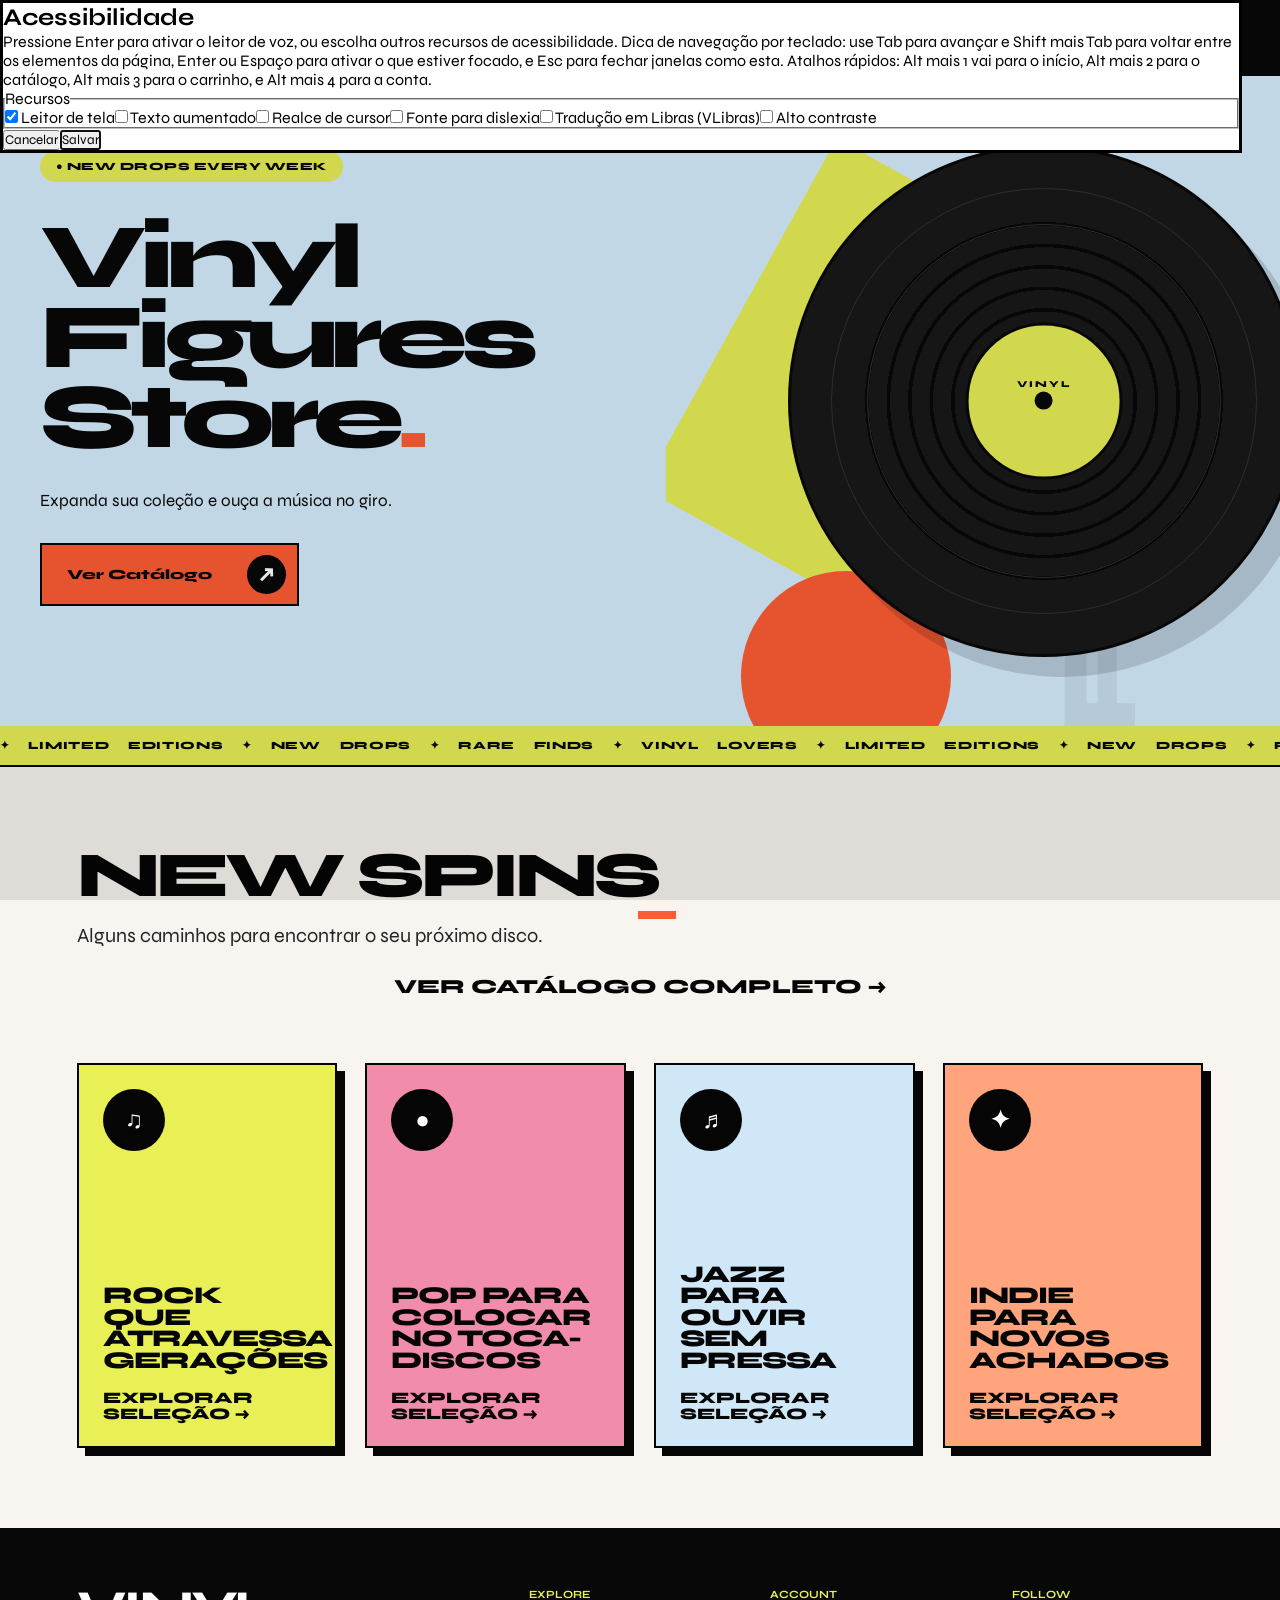
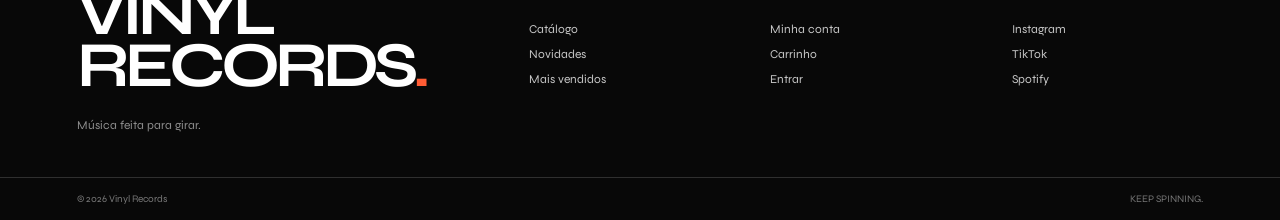
==== commit 3fb65c2d: "style: little fix" ====
--- a/index.html
+++ b/index.html
@@ -1,55 +1,144 @@
 <!DOCTYPE html>
 <html lang="pt-BR">
+
 <head>
   <meta charset="UTF-8">
   <meta name="viewport" content="width=device-width, initial-scale=1.0">
-  <link rel="stylesheet" href="assets/css/base.css">
-  <link rel="stylesheet" href="assets/css/style.css">
-  <link rel="stylesheet" href="assets/css/releitura.css?v=20260820a">
+
+  <link
+    href="https://fonts.googleapis.com/css2?family=Syne:wght@400..800&display=swap"
+    rel="stylesheet"
+  >
+
+  <link rel="stylesheet" href="./assets/css/index.css">
+
   <title>Vinyl Figures Store</title>
 </head>
-<body class="pagina-inicio">
-
-
-  <header class="site-header">
-    <nav class="site-nav">
-      <a class="site-logo" href="index.html">Vinyl Figures</a>
-
-      <ul>
-        <li><a href="index.html" aria-current="page">Início</a></li>
-        <li><a href="assets/pages/catalogo.html">Catálogo</a></li>
-        <li><a href="assets/pages/carrinho.html">Carrinho</a></li>
-        <li><a href="assets/pages/conta.html">Conta</a></li>
+
+<body data-sem-atalho-conteudo="true">
+
+  <header class="header">
+
+    <nav class="navbar">
+
+      <a href="/index.html" class="logo">
+        Vinyl Records<span>.</span>
+      </a>
+
+      <ul class="nav-links">
+
+        <li>
+          <a href="/index.html" class="active">
+            Início
+          </a>
+        </li>
+
+        <li>
+          <a href="/assets/pages/catalogo.html">
+            Catálogo
+          </a>
+        </li>
+
+        <li>
+          <a href="/assets/pages/carrinho.html">
+            Carrinho
+          </a>
+        </li>
+
+        <li>
+          <a href="/assets/pages/conta.html">
+            Conta
+          </a>
+        </li>
+
       </ul>
+
     </nav>
+
   </header>
 
+
   <main>
-    <section class="home-hero">
-      <div class="hero">
-        <div class="hero-content">
-          <span class="hero-badge">● NEW DROPS EVERY WEEK</span>
-          <h1>Vinyl Figures<br>Store<span>.</span></h1>
-          <p>Expanda sua coleção e ouça a música no giro.</p>
-          <a class="hero-button" href="assets/pages/catalogo.html">
-            Ver catálogo
-            <span aria-hidden="true">&#8599;</span>
-          </a>
-          <dl class="hero-stats" aria-label="Destaques da loja">
-            <div><dt data-numero>500+</dt><dd>Títulos</dd></div>
-            <div><dt data-numero>100%</dt><dd>Originais</dd></div>
-            <div><dt>Brasil</dt><dd>Entregas</dd></div>
-          </dl>
+
+    <section class="hero">
+
+      <div class="hero-content">
+
+        <span class="hero-badge">
+          ● NEW DROPS EVERY WEEK
+        </span>
+
+        <h1>
+          Vinyl Figures<br>
+          Store<span>.</span>
+        </h1>
+
+        <p class="hero-description">
+          Expanda sua coleção e ouça a música no giro.
+        </p>
+
+        <a
+          href="/assets/pages/catalogo.html"
+          class="hero-button"
+        >
+
+          Ver Catálogo
+
+          <span>
+            ↗
+          </span>
+
+        </a>
+
+
+        <div class="hero-stats">
+
+
         </div>
-      </div>
-
-      <div class="vinyl-container" aria-hidden="true">
-        <span class="shape-amarela"></span>
-        <span class="shape-laranja"></span>
-        <span class="palavra-giro">SPIN</span>
-        <img src="assets/images/Vinil.png" alt="">
-      </div>
+
+      </div>
+
+
+      <div class="hero-visual">
+
+        <div class="yellow-shape"></div>
+
+        <div class="orange-circle"></div>
+
+        <span class="hero-word">
+          SPIN
+        </span>
+
+
+        <div class="hero-record">
+
+          <div class="hero-record-center">
+            <span>VINYL</span>
+          </div>
+
+        </div>
+
+      </div>
+
     </section>
+
+
+
+    <div class="marquee">
+
+      <div>
+        ✦ LIMITED EDITIONS
+        ✦ NEW DROPS
+        ✦ RARE FINDS
+        ✦ VINYL LOVERS
+        ✦ LIMITED EDITIONS
+        ✦ NEW DROPS
+        ✦ RARE FINDS
+        ✦ VINYL LOVERS
+      </div>
+
+    </div>
+
 
     <section class="home-new-spins" aria-labelledby="novidades-titulo">
       <div class="home-section-header">
@@ -84,64 +173,109 @@
       </div>
     </section>
 
-    <section class="home-discover" aria-labelledby="descubra-titulo">
-      <div class="home-discover-art" aria-hidden="true"><span>PLAY</span></div>
-      <div>
-        <h2 id="descubra-titulo">Descubra seu<br>próximo favorito<span>.</span></h2>
-      </div>
-      <div class="home-discover-info">
-        <p>Clássicos, raridades e lançamentos selecionados para quem leva música a sério.</p>
-        <a href="assets/pages/catalogo.html">Explorar catálogo <span aria-hidden="true">&#8599;</span></a>
-      </div>
-    </section>
-
-    <div class="store-marquee" aria-hidden="true">
-      <span>✦ LIMITED EDITIONS &nbsp; ✦ NEW DROPS &nbsp; ✦ RARE FINDS &nbsp; ✦ VINYL LOVERS &nbsp; ✦ LIMITED EDITIONS &nbsp; ✦ NEW DROPS &nbsp; ✦ RARE FINDS &nbsp; ✦ VINYL LOVERS</span>
+  </main>
+
+
+  <footer>
+
+    <div class="footer-content">
+
+      <div class="footer-brand">
+
+        <h2>
+          VINYL<br>
+          RECORDS<span>.</span>
+        </h2>
+
+        <p>
+          Música feita para girar.
+        </p>
+
+      </div>
+
+
+      <div class="footer-column">
+
+        <strong>
+          EXPLORE
+        </strong>
+
+        <a href="/assets/pages/catalogo.html">
+          Catálogo
+        </a>
+
+        <a href="/assets/pages/catalogo.html">
+          Novidades
+        </a>
+
+        <a href="/assets/pages/catalogo.html">
+          Mais vendidos
+        </a>
+
+      </div>
+
+
+      <div class="footer-column">
+
+        <strong>
+          ACCOUNT
+        </strong>
+
+        <a href="/assets/pages/conta.html">
+          Minha conta
+        </a>
+
+        <a href="/assets/pages/carrinho.html">
+          Carrinho
+        </a>
+
+        <a href="/assets/pages/entrar.html">
+          Entrar
+        </a>
+
+      </div>
+
+
+      <div class="footer-column">
+
+        <strong>
+          FOLLOW
+        </strong>
+
+        <a href="#">
+          Instagram
+        </a>
+
+        <a href="#">
+          TikTok
+        </a>
+
+        <a href="#">
+          Spotify
+        </a>
+
+      </div>
+
     </div>
 
-    <section class="home-collections" aria-labelledby="colecoes-titulo">
-      <div class="home-section-header">
-        <div>
-          <h2 id="colecoes-titulo">Coleções em destaque</h2>
-          <p>Escolha seu próximo giro.</p>
-        </div>
-        <a href="assets/pages/catalogo.html">Ver todas <span aria-hidden="true">→</span></a>
-      </div>
-      <div class="home-collections-grid">
-        <a href="assets/pages/catalogo.html"><span aria-hidden="true">♫</span><strong>Rock</strong><small>Ver coleção</small></a>
-        <a href="assets/pages/catalogo.html"><span aria-hidden="true">90</span><strong>Anos 90</strong><small>Ver coleção</small></a>
-        <a href="assets/pages/catalogo.html"><span aria-hidden="true">♪</span><strong>Hip hop</strong><small>Ver coleção</small></a>
-        <a href="assets/pages/catalogo.html"><span aria-hidden="true">✦</span><strong>Indie</strong><small>Ver coleção</small></a>
-        <a href="assets/pages/catalogo.html"><span aria-hidden="true">●</span><strong>Pop</strong><small>Ver coleção</small></a>
-        <a href="assets/pages/catalogo.html"><span aria-hidden="true">♬</span><strong>Jazz</strong><small>Ver coleção</small></a>
-      </div>
-    </section>
-
-  </main>
-
-  <footer class="site-footer">
-    <div class="footer-content">
-      <div class="footer-brand">
-        <strong>VINYL<br>FIGURES<span>.</span></strong>
-        <p>Música feita para girar.</p>
-      </div>
-      <nav class="footer-column" aria-label="Explorar a loja">
-        <strong>Explore</strong>
-        <ul><li><a href="assets/pages/catalogo.html">Catálogo</a></li></ul>
-      </nav>
-      <nav class="footer-column" aria-label="Sua conta">
-        <strong>Conta</strong>
-        <ul>
-          <li><a href="assets/pages/conta.html">Minha conta</a></li>
-          <li><a href="assets/pages/entrar.html">Entrar</a></li>
-          <li><a href="assets/pages/cadastro.html">Criar conta</a></li>
-        </ul>
-      </nav>
+
+    <div class="footer-bottom">
+
+      <p>
+        &copy; 2026 Vinyl Records
+      </p>
+
+      <p>
+        KEEP SPINNING.
+      </p>
+
     </div>
-    <div class="footer-bottom"><p>&copy; 2026 Vinyl Figures</p><p>Keep spinning.</p></div>
+
   </footer>
 
-  <script type="module" src="assets/js/controller/app.js"></script>
+
+  <script type="module" src="./assets/js/controller/app.js"></script>
 
 </body>
-</html>
+
+</html>
--- a/assets/css/index.css
+++ b/assets/css/index.css
@@ -0,0 +1,1294 @@
+:root {
+  --orange: #ff5c34;
+  --yellow: #e9f056;
+  --blue: #d7efff;
+  --black: #080808;
+  --white: #ffffff;
+  --gray: #646464;
+  --light-gray: #f3f3f3;
+}
+
+* {
+  margin: 0;
+  padding: 0;
+  box-sizing: border-box;
+}
+
+html {
+  scroll-behavior: smooth;
+}
+
+body {
+  min-height: 100vh;
+  font-family: "Syne", sans-serif;
+  color: var(--black);
+  background: var(--white);
+}
+
+a {
+  color: inherit;
+  text-decoration: none;
+}
+
+img {
+  display: block;
+  max-width: 100%;
+}
+
+button {
+  font-family: inherit;
+}
+
+.header {
+  height: 76px;
+  display: flex;
+  align-items: center;
+  background: var(--black);
+  color: var(--white);
+  position: relative;
+  z-index: 100;
+}
+
+.navbar {
+  width: 100%;
+  padding: 0 6%;
+  display: flex;
+  align-items: center;
+  justify-content: space-between;
+}
+
+.logo {
+  font-size: 23px;
+  font-weight: 800;
+  letter-spacing: -1px;
+}
+
+.logo span {
+  color: var(--orange);
+}
+
+.nav-links {
+  list-style: none;
+  display: flex;
+  align-items: center;
+  gap: 48px;
+}
+
+.nav-links a {
+  position: relative;
+  font-size: 14px;
+  font-weight: 500;
+  transition: color 0.2s ease;
+}
+
+.nav-links a:hover,
+.nav-links .active {
+  color: var(--orange);
+}
+
+.nav-links .active::after {
+  content: "";
+  position: absolute;
+  width: 20px;
+  height: 3px;
+  left: 50%;
+  bottom: -11px;
+  transform: translateX(-50%);
+  background: var(--orange);
+}
+
+.hero {
+  min-height: 650px;
+  display: grid;
+  grid-template-columns: 52% 48%;
+  overflow: hidden;
+  position: relative;
+  background: var(--blue);
+}
+
+.hero-content {
+  position: relative;
+  z-index: 5;
+  padding: 75px 20px 45px 6%;
+  display: flex;
+  flex-direction: column;
+  align-items: flex-start;
+}
+
+.hero-badge {
+  display: inline-block;
+  margin-bottom: 35px;
+  padding: 9px 16px;
+  background: var(--yellow);
+  border-radius: 50px;
+  font-size: 11px;
+  font-weight: 800;
+  letter-spacing: 0.5px;
+}
+
+.hero h1 {
+  font-size: clamp(70px, 7.2vw, 112px);
+  font-weight: 800;
+  line-height: 0.87;
+  letter-spacing: -7px;
+}
+
+.hero h1 span {
+  color: var(--orange);
+}
+
+.hero-description {
+  margin-top: 30px;
+  max-width: 440px;
+  font-size: 17px;
+  line-height: 1.5;
+}
+
+.hero-button {
+  min-width: 225px;
+  margin-top: 30px;
+  padding: 10px 11px 10px 25px;
+  display: flex;
+  align-items: center;
+  justify-content: space-between;
+  gap: 35px;
+  background: var(--orange);
+  border: 2px solid var(--black);
+  font-size: 14px;
+  font-weight: 800;
+  transition:
+    transform 0.2s ease,
+    box-shadow 0.2s ease,
+    background 0.2s ease;
+}
+
+.hero-button > span {
+  width: 39px;
+  height: 39px;
+  display: grid;
+  place-items: center;
+  flex-shrink: 0;
+  background: var(--black);
+  color: var(--white);
+  border-radius: 50%;
+  font-size: 20px;
+}
+
+.hero-button:hover {
+  background: var(--yellow);
+  transform: translate(-4px, -4px);
+  box-shadow: 6px 6px 0 var(--black);
+}
+
+.hero-stats {
+  width: 100%;
+  margin-top: auto;
+  padding-top: 45px;
+  display: grid;
+  grid-template-columns: repeat(4, 1fr);
+}
+
+.hero-stats div {
+  padding: 0 18px;
+  border-right: 1px solid rgba(0, 0, 0, 0.25);
+}
+
+.hero-stats div:first-child {
+  padding-left: 0;
+}
+
+.hero-stats div:last-child {
+  border-right: none;
+}
+
+.hero-stats strong {
+  display: block;
+  margin-bottom: 4px;
+  font-size: 19px;
+  font-weight: 800;
+}
+
+.hero-stats span {
+  display: block;
+  font-size: 9px;
+  font-weight: 700;
+  letter-spacing: 0.7px;
+}
+
+.hero-visual {
+  position: relative;
+  min-height: 650px;
+  overflow: hidden;
+}
+
+.yellow-shape {
+  position: absolute;
+  z-index: 1;
+  width: 300px;
+  height: 400px;
+  left: 55px;
+  top: 110px;
+  background: var(--yellow);
+  transform: rotate(29deg);
+}
+
+.orange-circle {
+  position: absolute;
+  z-index: 2;
+  width: 210px;
+  height: 210px;
+  left: 75px;
+  bottom: -55px;
+  border-radius: 50%;
+  background: var(--orange);
+}
+
+.hero-word {
+  position: absolute;
+  z-index: 0;
+  right: -20px;
+  bottom: 15px;
+  font-size: 110px;
+  font-weight: 800;
+  letter-spacing: -8px;
+  color: rgba(0, 0, 0, 0.06);
+  transform: rotate(-90deg);
+}
+
+.hero-record {
+  position: absolute;
+  z-index: 4;
+  width: min(40vw, 550px);
+  aspect-ratio: 1;
+  top: 50%;
+  right: -20px;
+  border: 3px solid var(--black);
+  border-radius: 50%;
+  transform: translateY(-50%);
+  background:
+    radial-gradient(
+      circle at center,
+      var(--orange) 0 6%,
+      var(--black) 6% 8%,
+      var(--yellow) 8% 18%,
+      var(--black) 18% 20%,
+      transparent 20% 25%,
+      var(--black) 25% 26%,
+      transparent 26% 31%,
+      var(--black) 31% 32%,
+      transparent 32% 37%,
+      var(--black) 37% 38%,
+      transparent 38% 43%,
+      var(--black) 43% 44%,
+      transparent 44% 49%,
+      var(--black) 49% 50%,
+      transparent 50%
+    ),
+    #181818;
+  box-shadow: 18px 20px 0 rgba(0, 0, 0, 0.14);
+  animation: heroVinylSpin 15s linear infinite;
+}
+
+.hero-record::before {
+  content: "";
+  position: absolute;
+  inset: 8%;
+  border: 1px solid #333;
+  border-radius: 50%;
+}
+
+.hero-record::after {
+  content: "";
+  position: absolute;
+  inset: 15%;
+  border: 1px solid #333;
+  border-radius: 50%;
+}
+
+.hero-record-center {
+  position: absolute;
+  width: 31%;
+  aspect-ratio: 1;
+  top: 50%;
+  left: 50%;
+  display: grid;
+  place-items: center;
+  border: 3px solid var(--black);
+  border-radius: 50%;
+  background: var(--yellow);
+  transform: translate(-50%, -50%);
+}
+
+.hero-record-center::after {
+  content: "";
+  position: absolute;
+  width: 12%;
+  aspect-ratio: 1;
+  border-radius: 50%;
+  background: var(--black);
+}
+
+.hero-record-center span {
+  margin-top: -35px;
+  font-size: 9px;
+  font-weight: 800;
+  letter-spacing: 2px;
+}
+
+@keyframes heroVinylSpin {
+  from {
+    transform: translateY(-50%) rotate(0deg);
+  }
+
+  to {
+    transform: translateY(-50%) rotate(360deg);
+  }
+}
+
+.new-spins,
+.collections {
+  padding: 65px 6%;
+}
+
+.section-header {
+  display: flex;
+  align-items: flex-end;
+  justify-content: space-between;
+  gap: 30px;
+  margin-bottom: 35px;
+}
+
+.section-header h2 {
+  display: inline-block;
+  position: relative;
+  font-size: 38px;
+  font-weight: 800;
+  letter-spacing: -2px;
+}
+
+.section-header h2::after {
+  content: "";
+  position: absolute;
+  z-index: -1;
+  width: 100%;
+  height: 8px;
+  left: 0;
+  bottom: 2px;
+  background: var(--yellow);
+}
+
+.section-header p {
+  margin-top: 7px;
+  color: var(--gray);
+  font-size: 14px;
+}
+
+.new-spins {
+  background: var(--white);
+}
+
+.carousel-controls {
+  display: flex;
+  gap: 9px;
+}
+
+.carousel-controls button {
+  width: 43px;
+  height: 43px;
+  border: 1.5px solid var(--black);
+  background: var(--white);
+  border-radius: 50%;
+  font-size: 19px;
+  cursor: pointer;
+  transition:
+    background 0.2s ease,
+    transform 0.2s ease,
+    opacity 0.2s ease;
+}
+
+.carousel-controls button:last-child {
+  background: var(--orange);
+}
+
+.carousel-controls button:hover:not(:disabled) {
+  background: var(--yellow);
+  transform: translateY(-3px);
+}
+
+.carousel-controls button:disabled {
+  opacity: 0.3;
+  cursor: not-allowed;
+}
+
+.albums-grid {
+  display: grid;
+  grid-template-columns: repeat(4, 1fr);
+  gap: 30px;
+  min-height: 340px;
+}
+
+.album-card {
+  cursor: pointer;
+}
+
+.album-image {
+  position: relative;
+  overflow: hidden;
+  aspect-ratio: 1;
+  margin-bottom: 16px;
+  background: var(--light-gray);
+}
+
+.album-image img {
+  width: 100%;
+  height: 100%;
+  object-fit: cover;
+  transition: transform 0.4s ease;
+}
+
+.album-card:hover .album-image img {
+  transform: scale(1.04) rotate(-1deg);
+}
+
+.album-tag {
+  position: absolute;
+  z-index: 3;
+  left: 12px;
+  top: 12px;
+  padding: 7px 11px;
+  border: 1.5px solid var(--black);
+  background: var(--yellow);
+  font-size: 9px;
+  font-weight: 800;
+}
+
+.artist {
+  display: block;
+  margin-bottom: 5px;
+  font-size: 10px;
+  font-weight: 800;
+  letter-spacing: 1px;
+}
+
+.album-card h3 {
+  margin-bottom: 6px;
+  font-size: 15px;
+  font-weight: 600;
+}
+
+.price {
+  color: var(--orange);
+  font-size: 16px;
+  font-weight: 800;
+}
+
+.see-all {
+  display: block;
+  width: fit-content;
+  margin: 40px 0 0 auto;
+  font-size: 13px;
+  font-weight: 800;
+  border-bottom: 5px solid var(--yellow);
+}
+
+.albums-message,
+.albums-loading {
+  grid-column: 1 / -1;
+  min-height: 320px;
+  display: flex;
+  flex-direction: column;
+  align-items: center;
+  justify-content: center;
+  gap: 10px;
+  text-align: center;
+  background: var(--light-gray);
+}
+
+.discover {
+  min-height: 300px;
+  padding: 35px 6%;
+  display: grid;
+  grid-template-columns: 300px 1fr 260px;
+  gap: 45px;
+  align-items: center;
+  background: var(--orange);
+  border-top: 2px solid var(--black);
+  border-bottom: 2px solid var(--black);
+}
+
+.discover-art {
+  height: 220px;
+  display: grid;
+  place-items: center;
+  overflow: hidden;
+  background: var(--yellow);
+  border: 2px solid var(--black);
+}
+
+.mini-record {
+  position: relative;
+  width: 180px;
+  aspect-ratio: 1;
+  border: 2px solid var(--black);
+  border-radius: 50%;
+  background:
+    radial-gradient(
+      circle at center,
+      var(--orange) 0 7%,
+      var(--black) 7% 9%,
+      var(--blue) 9% 20%,
+      var(--black) 20% 22%,
+      transparent 22% 28%,
+      var(--black) 28% 29%,
+      transparent 29% 36%,
+      var(--black) 36% 37%,
+      transparent 37% 45%,
+      var(--black) 45% 46%,
+      transparent 46%
+    ),
+    #181818;
+  animation: miniSpin 10s linear infinite;
+}
+
+.mini-record-center {
+  position: absolute;
+  width: 34%;
+  aspect-ratio: 1;
+  top: 50%;
+  left: 50%;
+  display: grid;
+  place-items: center;
+  border: 2px solid var(--black);
+  border-radius: 50%;
+  background: var(--blue);
+  transform: translate(-50%, -50%);
+}
+
+.mini-record-center::after {
+  content: "";
+  width: 8px;
+  height: 8px;
+  border-radius: 50%;
+  background: var(--black);
+}
+
+.mini-record-center span {
+  position: absolute;
+  top: 13px;
+  font-size: 7px;
+  font-weight: 800;
+  letter-spacing: 1px;
+}
+
+@keyframes miniSpin {
+  to {
+    transform: rotate(360deg);
+  }
+}
+
+.discover h2 {
+  font-size: clamp(35px, 4vw, 58px);
+  line-height: 0.92;
+  letter-spacing: -4px;
+}
+
+.discover h2 span {
+  color: var(--yellow);
+}
+
+.discover-info {
+  display: flex;
+  flex-direction: column;
+  gap: 25px;
+}
+
+.discover-info p {
+  font-size: 13px;
+  line-height: 1.55;
+}
+
+.discover-info a {
+  padding: 10px 10px 10px 18px;
+  background: var(--black);
+  color: var(--white);
+  display: flex;
+  align-items: center;
+  justify-content: space-between;
+  font-size: 12px;
+  font-weight: 700;
+}
+
+.discover-info a span {
+  width: 32px;
+  height: 32px;
+  display: grid;
+  place-items: center;
+  border-radius: 50%;
+  background: var(--yellow);
+  color: var(--black);
+}
+
+.marquee {
+  overflow: hidden;
+  padding: 13px 0;
+  background: var(--yellow);
+  border-bottom: 2px solid var(--black);
+  white-space: nowrap;
+}
+
+.marquee div {
+  min-width: max-content;
+  font-size: 11px;
+  font-weight: 800;
+  letter-spacing: 0.7px;
+  word-spacing: 15px;
+  animation: marquee 20s linear infinite;
+}
+
+@keyframes marquee {
+  from {
+    transform: translateX(0);
+  }
+
+  to {
+    transform: translateX(-40%);
+  }
+}
+
+.collections {
+  background: var(--white);
+}
+
+.collections > .section-header > a {
+  font-size: 13px;
+  font-weight: 800;
+}
+
+.collections-grid {
+  display: grid;
+  grid-template-columns: repeat(6, 1fr);
+  gap: 30px;
+}
+
+.collection-card {
+  text-align: center;
+}
+
+.collection-circle {
+  aspect-ratio: 1;
+  width: 100%;
+  margin-bottom: 14px;
+  border-radius: 50%;
+  border: 2px solid var(--black);
+  display: grid;
+  place-items: center;
+  background: var(--blue);
+  font-size: 48px;
+  font-weight: 800;
+  transition:
+    background 0.25s ease,
+    transform 0.25s ease,
+    box-shadow 0.25s ease;
+}
+
+.collection-card:nth-child(even) .collection-circle {
+  background: var(--yellow);
+}
+
+.collection-card:hover .collection-circle {
+  background: var(--orange);
+  transform: translate(-4px, -4px) rotate(-2deg);
+  box-shadow: 6px 6px 0 var(--black);
+}
+
+.collection-card strong {
+  display: block;
+  margin-bottom: 4px;
+  font-size: 12px;
+  font-weight: 800;
+}
+
+.collection-card span {
+  color: var(--gray);
+  font-size: 10px;
+}
+
+footer {
+  background: var(--black);
+  color: var(--white);
+}
+
+.footer-content {
+  padding: 60px 6% 45px;
+  display: grid;
+  grid-template-columns: 2.1fr 1fr 1fr 1fr;
+  gap: 50px;
+}
+
+.footer-brand h2 {
+  font-size: clamp(45px, 5vw, 78px);
+  line-height: 0.82;
+  letter-spacing: -5px;
+}
+
+.footer-brand h2 span {
+  color: var(--orange);
+}
+
+.footer-brand p {
+  margin-top: 25px;
+  color: #8c8c8c;
+  font-size: 12px;
+}
+
+.footer-column {
+  display: flex;
+  flex-direction: column;
+  gap: 11px;
+}
+
+.footer-column strong {
+  margin-bottom: 10px;
+  color: var(--yellow);
+  font-size: 11px;
+}
+
+.footer-column a {
+  width: fit-content;
+  color: #c7c7c7;
+  font-size: 12px;
+}
+
+.footer-column a:hover {
+  color: var(--orange);
+}
+
+.footer-bottom {
+  padding: 15px 6%;
+  border-top: 1px solid #2f2f2f;
+  display: flex;
+  align-items: center;
+  justify-content: space-between;
+  color: #777;
+  font-size: 10px;
+}
+
+@media (max-width: 1000px) {
+  .hero {
+    grid-template-columns: 55% 45%;
+  }
+
+  .hero h1 {
+    font-size: 76px;
+    letter-spacing: -5px;
+  }
+
+  .hero-record {
+    width: 470px;
+    right: -100px;
+  }
+
+  .hero-stats {
+    grid-template-columns: repeat(2, 1fr);
+    gap: 20px;
+  }
+
+  .albums-grid {
+    grid-template-columns: repeat(2, 1fr);
+  }
+
+  .discover {
+    grid-template-columns: 230px 1fr;
+  }
+
+  .discover-info {
+    grid-column: 1 / -1;
+    flex-direction: row;
+    align-items: center;
+    justify-content: space-between;
+  }
+
+  .discover-info p {
+    max-width: 500px;
+  }
+
+  .discover-info a {
+    min-width: 220px;
+  }
+
+  .collections-grid {
+    grid-template-columns: repeat(3, 1fr);
+  }
+}
+
+@media (max-width: 700px) {
+  .header {
+    height: auto;
+  }
+
+  .navbar {
+    padding: 20px 6%;
+    flex-direction: column;
+    gap: 18px;
+  }
+
+  .nav-links {
+    width: 100%;
+    justify-content: space-between;
+    gap: 10px;
+  }
+
+  .nav-links a {
+    font-size: 11px;
+  }
+
+  .hero {
+    display: block;
+    min-height: auto;
+  }
+
+  .hero-content {
+    min-height: 600px;
+    padding: 75px 6% 35px;
+  }
+
+  .hero h1 {
+    font-size: 58px;
+    letter-spacing: -4px;
+  }
+
+  .hero-description {
+    font-size: 14px;
+  }
+
+  .hero-button {
+    width: 100%;
+    max-width: 300px;
+  }
+
+  .hero-stats {
+    margin-top: 60px;
+    grid-template-columns: repeat(2, 1fr);
+  }
+
+  .hero-visual {
+    min-height: 470px;
+  }
+
+  .hero-record {
+    width: 390px;
+    top: 50%;
+    right: 50%;
+    transform: translate(50%, -50%);
+    animation: heroVinylSpinMobile 15s linear infinite;
+  }
+
+  @keyframes heroVinylSpinMobile {
+    from {
+      transform: translate(50%, -50%) rotate(0deg);
+    }
+
+    to {
+      transform: translate(50%, -50%) rotate(360deg);
+    }
+  }
+
+  .yellow-shape {
+    width: 220px;
+    height: 290px;
+    left: 70px;
+    top: 90px;
+  }
+
+  .orange-circle {
+    width: 160px;
+    height: 160px;
+    left: 35px;
+  }
+
+  .new-spins,
+  .collections {
+    padding: 50px 6%;
+  }
+
+  .section-header {
+    align-items: flex-start;
+  }
+
+  .section-header h2 {
+    font-size: 30px;
+  }
+
+  .albums-grid {
+    grid-template-columns: 1fr;
+  }
+
+  .discover {
+    display: flex;
+    flex-direction: column;
+    align-items: stretch;
+    gap: 25px;
+    padding: 30px 6%;
+  }
+
+  .discover-art {
+    height: 240px;
+  }
+
+  .discover h2 {
+    font-size: 40px;
+    letter-spacing: -3px;
+  }
+
+  .discover-info {
+    flex-direction: column;
+    align-items: stretch;
+  }
+
+  .collections-grid {
+    grid-template-columns: repeat(2, 1fr);
+  }
+
+  .footer-content {
+    grid-template-columns: 1fr 1fr;
+  }
+
+  .footer-brand {
+    grid-column: 1 / -1;
+  }
+
+  .footer-bottom {
+    gap: 15px;
+    flex-direction: column;
+    align-items: flex-start;
+  }
+}
+.home-new-spins {
+  padding: 80px 6%;
+  background: #f8f5f0;
+}
+
+.home-section-header {
+  display: grid;
+  grid-template-columns: 1fr;
+  gap: 24px;
+  margin-bottom: 64px;
+}
+
+.home-section-header h2 {
+  position: relative;
+  display: inline-block;
+  margin: 0;
+  font-family: "Syne", sans-serif;
+  font-size: clamp(48px, 5vw, 76px);
+  font-weight: 800;
+  line-height: 0.9;
+  text-transform: uppercase;
+  letter-spacing: -4px;
+  color: #050505;
+}
+
+.home-section-header h2::after {
+  content: "";
+  position: absolute;
+  width: 38px;
+  height: 8px;
+  right: -18px;
+  bottom: -14px;
+  background: #ff5c34;
+}
+
+.home-section-header p {
+  margin: 18px 0 0;
+  font-family: "Syne", sans-serif;
+  font-size: 20px;
+  font-weight: 400;
+  color: #252525;
+}
+
+.home-section-header > a {
+  justify-self: center;
+  margin-top: 2px;
+  font-family: "Syne", sans-serif;
+  font-size: 20px;
+  font-weight: 800;
+  text-transform: uppercase;
+  text-decoration: none;
+  color: #050505;
+  transition: transform 0.2s ease;
+}
+
+.home-section-header > a:hover {
+  transform: translateX(5px);
+}
+
+.home-spotlight-grid {
+  display: grid;
+  grid-template-columns: repeat(4, minmax(0, 1fr));
+  gap: 28px;
+}
+
+.home-spotlight-card {
+  position: relative;
+  min-height: 385px;
+  padding: 24px;
+  border: 2px solid #050505;
+  box-shadow: 8px 8px 0 #050505;
+  color: #050505;
+  text-decoration: none;
+  display: flex;
+  flex-direction: column;
+  justify-content: flex-end;
+  transition:
+    transform 0.2s ease,
+    box-shadow 0.2s ease;
+}
+
+.home-spotlight-card:hover {
+  transform: translate(-3px, -3px);
+  box-shadow: 11px 11px 0 #050505;
+}
+
+.home-spotlight-card > span {
+  position: absolute;
+  top: 24px;
+  left: 24px;
+  width: 62px;
+  height: 62px;
+  border-radius: 50%;
+  background: #050505;
+  color: #ffffff;
+  display: flex;
+  align-items: center;
+  justify-content: center;
+  font-family: Arial, sans-serif;
+  font-size: 24px;
+  font-weight: 700;
+}
+
+.home-spotlight-card strong {
+  max-width: 310px;
+  margin-bottom: 18px;
+  font-family: "Syne", sans-serif;
+  font-size: clamp(24px, 1.8vw, 30px);
+  font-weight: 800;
+  line-height: 0.9;
+  letter-spacing: -1px;
+  text-transform: uppercase;
+}
+
+.home-spotlight-card small {
+  font-family: "Syne", sans-serif;
+  font-size: 16px;
+  font-weight: 800;
+  line-height: 1;
+  text-transform: uppercase;
+}
+
+.home-spotlight-card--rock {
+  background: #e9f056;
+}
+
+.home-spotlight-card--pop {
+  background: #f28cab;
+}
+
+.home-spotlight-card--jazz {
+  background: #cfe7f7;
+}
+
+.home-spotlight-card--indie {
+  background: #ffa47d;
+}
+
+.home-discover {
+  background: #050505;
+  color: #ffffff;
+  padding: 90px 6%;
+  display: grid;
+  grid-template-columns: 0.8fr 1.6fr 0.8fr;
+  align-items: center;
+  gap: 48px;
+}
+
+.home-discover-art {
+  width: 230px;
+  aspect-ratio: 1;
+  border-radius: 50%;
+  border: 2px solid #ffffff;
+  display: flex;
+  align-items: center;
+  justify-content: center;
+  background:
+    radial-gradient(
+      circle,
+      #ff5c34 0 14%,
+      #050505 15% 30%,
+      #ff5c34 31% 33%,
+      #050505 34% 46%,
+      #ff5c34 47% 49%,
+      #050505 50%
+    );
+}
+
+.home-discover-art span {
+  width: 72px;
+  height: 72px;
+  border-radius: 50%;
+  background: #e9f056;
+  color: #050505;
+  display: flex;
+  align-items: center;
+  justify-content: center;
+  font-family: "Syne", sans-serif;
+  font-size: 15px;
+  font-weight: 800;
+}
+
+.home-discover h2 {
+  margin: 0;
+  font-family: "Syne", sans-serif;
+  font-size: clamp(48px, 5vw, 84px);
+  line-height: 0.9;
+  letter-spacing: -4px;
+  text-transform: uppercase;
+}
+
+.home-discover h2 span {
+  color: #ff5c34;
+}
+
+.home-discover-info {
+  align-self: end;
+  padding-bottom: 10px;
+}
+
+.home-discover-info p {
+  margin: 0 0 28px;
+  font-family: "Syne", sans-serif;
+  font-size: 17px;
+  line-height: 1.5;
+}
+
+.home-discover-info a {
+  font-family: "Syne", sans-serif;
+  font-size: 16px;
+  font-weight: 800;
+  text-transform: uppercase;
+  color: #ffffff;
+  text-decoration: none;
+}
+
+.home-discover-info a:hover {
+  text-decoration: underline;
+}
+
+@media (max-width: 1100px) {
+  .home-spotlight-grid {
+    grid-template-columns: repeat(2, 1fr);
+  }
+
+  .home-discover {
+    grid-template-columns: 1fr 2fr;
+  }
+
+  .home-discover-info {
+    grid-column: 2;
+  }
+}
+
+@media (max-width: 700px) {
+  .home-new-spins {
+    padding: 60px 24px;
+  }
+
+  .home-section-header h2 {
+    letter-spacing: -2px;
+  }
+
+  .home-section-header > a {
+    justify-self: start;
+  }
+
+  .home-spotlight-grid {
+    grid-template-columns: 1fr;
+  }
+
+  .home-spotlight-card {
+    min-height: 330px;
+  }
+
+  .home-discover {
+    padding: 60px 24px;
+    grid-template-columns: 1fr;
+  }
+
+  .home-discover-art {
+    width: 180px;
+  }
+
+  .home-discover-info {
+    grid-column: auto;
+  }
+}
+.albums-message,
+.albums-loading {
+  grid-column: 1 / -1;
+  min-height: 320px;
+  display: flex;
+  flex-direction: column;
+  align-items: center;
+  justify-content: center;
+  gap: 10px;
+  text-align: center;
+  background: var(--light-gray);
+  border: 2px solid var(--black);
+}
+
+.albums-message strong,
+.albums-loading strong {
+  font-size: 20px;
+  font-weight: 800;
+}
+
+.albums-message span,
+.albums-loading span {
+  color: var(--gray);
+  font-size: 12px;
+}
+
+.loading-disc {
+  width: 70px;
+  height: 70px;
+  margin-bottom: 10px;
+  display: grid;
+  place-items: center;
+  border: 2px solid var(--black);
+  border-radius: 50%;
+  background:
+    radial-gradient(
+      circle at center,
+      var(--orange) 0 10%,
+      var(--black) 10% 14%,
+      var(--yellow) 14% 28%,
+      var(--black) 28% 31%,
+      transparent 31% 40%,
+      var(--black) 40% 42%,
+      transparent 42% 50%
+    ),
+    #181818;
+  color: var(--white);
+  font-size: 18px;
+  font-weight: 800;
+  animation: loadingVinylSpin 1.4s linear infinite;
+}
+
+@keyframes loadingVinylSpin {
+  from {
+    transform: rotate(0deg);
+  }
+
+  to {
+    transform: rotate(360deg);
+  }
+}
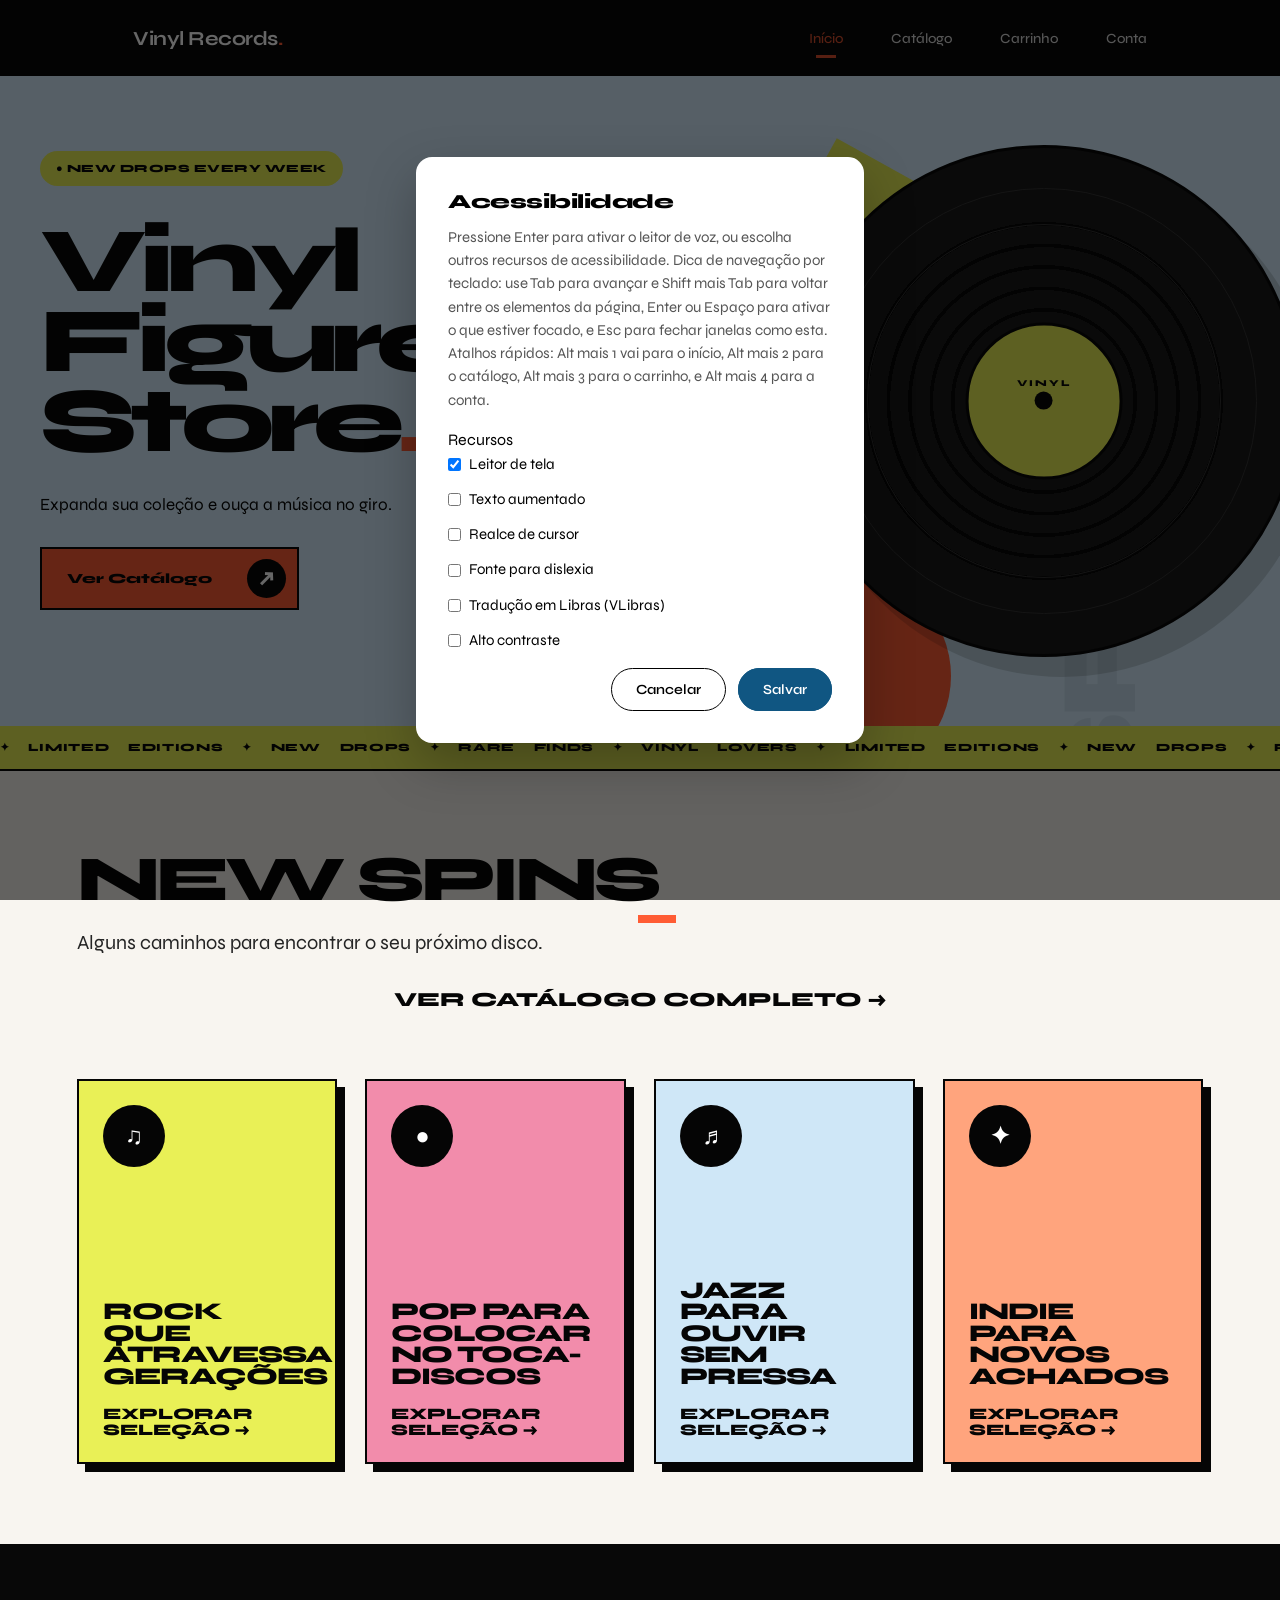
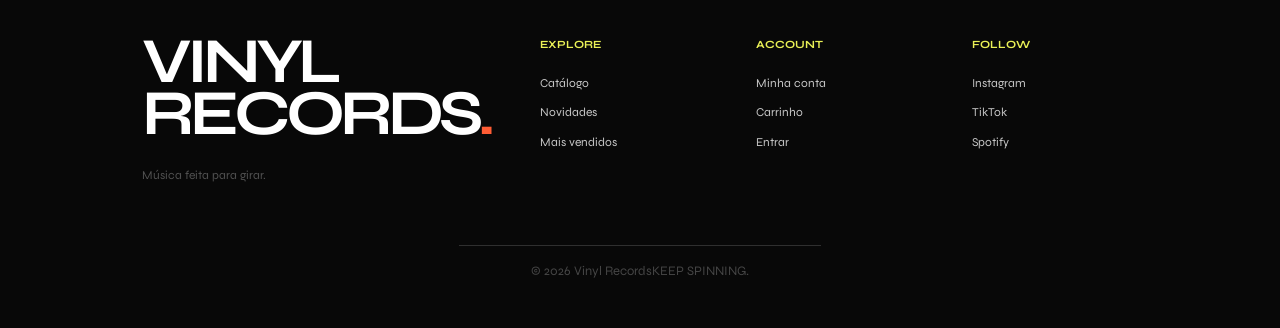
==== commit cf221c50: "style: I forgot to add popup style" ====
--- a/index.html
+++ b/index.html
@@ -10,6 +10,7 @@
     rel="stylesheet"
   >
 
+  <link rel="stylesheet" href="./assets/css/base.css">
   <link rel="stylesheet" href="./assets/css/index.css">
 
   <title>Vinyl Figures Store</title>
--- a/assets/css/base.css
+++ b/assets/css/base.css
@@ -0,0 +1,662 @@
+
+
+
+
+
+
+
+
+
+
+
+@import url('https://fonts.googleapis.com/css2?family=Syne:wght@400..800&display=swap');
+
+:root {
+
+  --cor-fundo: #ffffff;
+  --cor-texto: #000000;
+  --cor-texto-suave: #555555;
+  --cor-texto-meta: #6b6b6b;
+  --cor-superficie: #f9f9f9;
+  --cor-superficie-alta: #ffffff;
+  --cor-borda: #e5e5e5;
+  --cor-borda-suave: #eaeaea;
+  --cor-divisor: #cccccc;
+  --cor-campo: #ffffff;
+  --cor-campo-borda: #dcdcdc;
+  --cor-controle: #e0e0e0;
+  --cor-controle-hover: #cccccc;
+  --cor-sobre-controle: #000000;
+  --cor-barra: #000000;
+  --cor-barra-pe: #0c0c0c;
+  --cor-barra-texto: #ffffff;
+
+
+  --cor-destaque: #105682;
+  --cor-destaque-hover: #0c4160;
+  --cor-destaque-suave: rgba(16, 86, 130, 0.08);
+  --cor-sobre-destaque: #ffffff;
+  --cor-foco: #105682;
+
+
+  --cor-erro: #c0392b;
+  --cor-info: #2d6cdf;
+  --cor-realce-cursor: #ff5a00;
+
+
+  --fonte: 'Syne', sans-serif;
+  --fonte-numeros: Arial, Helvetica, sans-serif;
+
+
+
+  --texto-hero: clamp(2.5rem, 7vw, 4.5rem);
+  --texto-1: clamp(2.25rem, 5vw, 3.25rem);
+  --texto-2: clamp(1.75rem, 4vw, 2.5rem);
+  --texto-3: 1.75rem;
+  --texto-4: 1.25rem;
+  --texto-5: 1.0625rem;
+  --texto-corpo: 0.9375rem;
+  --texto-ui: 0.875rem;
+  --texto-meta: 0.8125rem;
+
+  --altura-display: 1.05;
+  --altura-titulo: 1.25;
+  --altura-corpo: 1.55;
+
+
+
+  --tracking-hero: -0.035em;
+  --tracking-titulo: -0.025em;
+  --tracking-caixa-alta: 0.06em;
+
+
+  --espaco-1: 4px;
+  --espaco-2: 8px;
+  --espaco-3: 12px;
+  --espaco-4: 16px;
+  --espaco-5: 20px;
+  --espaco-6: 24px;
+  --espaco-7: 32px;
+  --espaco-8: 40px;
+  --espaco-9: 48px;
+  --espaco-10: 64px;
+  --espaco-11: 80px;
+
+
+  --raio-pilula: 30px;
+  --raio-card: 16px;
+  --raio-card-interno: 12px;
+  --raio-imagem: 10px;
+  --raio-caixa: 6px;
+
+
+  --sombra-card: 0 10px 25px rgba(0, 0, 0, 0.08);
+  --sombra-flutuante: 0 15px 35px rgba(0, 0, 0, 0.18);
+  --sombra-modal: 0 20px 50px rgba(0, 0, 0, 0.25);
+
+
+  --transicao-rapida: 0.15s ease;
+  --transicao: 0.25s ease;
+}
+
+
+
+
+:root[data-tema="escuro"] {
+  --cor-fundo: #1c1c1c;
+  --cor-texto: #f5f5f5;
+  --cor-texto-suave: #c4c4c4;
+  --cor-texto-meta: #a0a0a0;
+  --cor-superficie: #262626;
+
+
+  --cor-superficie-alta: #2f2f2f;
+  --cor-borda: #2a2a2a;
+  --cor-borda-suave: #333333;
+  --cor-divisor: #444444;
+  --cor-campo: #1c1c1c;
+  --cor-campo-borda: #333333;
+  --cor-controle: #3a3a3a;
+  --cor-controle-hover: #4a4a4a;
+  --cor-sobre-controle: #f5f5f5;
+
+  --cor-erro: #e74c3c;
+  --cor-info: #5b9bf5;
+
+
+
+  --cor-foco: #ffffff;
+
+  --sombra-card: 0 10px 25px rgba(0, 0, 0, 0.45);
+}
+
+
+
+:root[data-a11y-contraste="alto"] {
+  --cor-fundo: #000000;
+  --cor-texto: #ffffff;
+  --cor-texto-suave: #ffffff;
+  --cor-texto-meta: #ffffff;
+  --cor-superficie: #000000;
+  --cor-superficie-alta: #000000;
+  --cor-borda: #ffffff;
+  --cor-borda-suave: #ffffff;
+  --cor-divisor: #ffffff;
+  --cor-campo: #000000;
+  --cor-campo-borda: #ffffff;
+  --cor-controle: #ffe600;
+  --cor-controle-hover: #ffffff;
+  --cor-sobre-controle: #000000;
+  --cor-barra: #000000;
+  --cor-barra-pe: #000000;
+  --cor-barra-texto: #ffffff;
+  --cor-destaque: #ffe600;
+  --cor-destaque-hover: #ffffff;
+  --cor-destaque-suave: #333300;
+  --cor-sobre-destaque: #000000;
+  --cor-foco: #ffe600;
+  --cor-realce-cursor: #ffe600;
+  --cor-hero: #000000;
+  --cor-sobre-hero: #ffffff;
+  --cor-etiqueta: #ffe600;
+  --cor-acao: #ffffff;
+  --cor-sobre-acao: #000000;
+  --cor-preco: #ffffff;
+  --cor-sombra-dura: #ffffff;
+}
+
+* {
+  margin: 0;
+  padding: 0;
+  box-sizing: border-box;
+}
+
+
+
+
+
+[hidden] {
+  display: none !important;
+}
+
+body {
+  background-color: var(--cor-fundo);
+  color: var(--cor-texto);
+  font-family: var(--fonte);
+  font-size: 1rem;
+  line-height: var(--altura-corpo);
+  min-height: 100vh;
+  display: flex;
+  flex-direction: column;
+  justify-content: space-between;
+  overflow-x: hidden;
+}
+
+
+
+[data-numero] {
+  font-family: var(--fonte-numeros);
+  font-variant-numeric: lining-nums tabular-nums;
+}
+
+
+
+#vinyl-pular-conteudo {
+  position: fixed;
+  z-index: 10000;
+  top: var(--espaco-3);
+  left: 50%;
+  padding: var(--espaco-3) var(--espaco-5);
+  border: 2px solid var(--cor-borda);
+  background: var(--cor-controle);
+  color: var(--cor-sobre-controle);
+  font-size: var(--texto-ui);
+  font-weight: 800;
+  transform: translate(-50%, -160%);
+  transition: transform var(--transicao-rapida);
+}
+
+#vinyl-pular-conteudo:focus {
+  transform: translate(-50%, 0);
+}
+
+h1, h2, h3 {
+  line-height: var(--altura-titulo);
+}
+
+a {
+  text-decoration: none;
+  color: inherit;
+}
+
+ul, ol {
+  list-style: none;
+}
+
+img {
+  max-width: 100%;
+}
+
+
+
+
+
+
+a:focus-visible,
+button:focus-visible {
+  outline: 2px solid var(--cor-foco);
+  outline-offset: -2px;
+}
+
+
+
+
+button:disabled,
+input:disabled,
+select:disabled,
+textarea:disabled {
+  opacity: 0.5;
+  cursor: not-allowed;
+}
+
+
+
+button:not(:disabled):active {
+  transform: translateY(1px);
+}
+
+
+header {
+  width: 100%;
+  background-color: var(--cor-barra);
+  color: var(--cor-barra-texto);
+  padding: var(--espaco-5) var(--espaco-10);
+}
+
+header nav {
+  display: flex;
+  justify-content: space-between;
+  align-items: center;
+  width: 100%;
+  flex-wrap: wrap;
+  gap: var(--espaco-4);
+}
+
+header nav > a:first-child {
+  font-size: var(--texto-4);
+  font-weight: 700;
+  letter-spacing: var(--tracking-titulo);
+}
+
+header ul {
+  display: flex;
+  align-items: center;
+  gap: var(--espaco-8);
+  flex-wrap: wrap;
+}
+
+header ul li a {
+  font-size: var(--texto-ui);
+  font-weight: 500;
+  opacity: 0.85;
+  transition: opacity var(--transicao);
+}
+
+header ul li a:hover {
+  opacity: 1;
+}
+
+header ul li button {
+  background: transparent;
+  border: 1px solid var(--cor-barra-texto);
+  color: var(--cor-barra-texto);
+  padding: var(--espaco-2) var(--espaco-5);
+  border-radius: var(--raio-pilula);
+  font-family: var(--fonte);
+  font-size: var(--texto-meta);
+  font-weight: 600;
+  cursor: pointer;
+  transition: background-color var(--transicao), color var(--transicao);
+}
+
+header ul li button:hover {
+  background-color: var(--cor-barra-texto);
+  color: var(--cor-barra);
+}
+
+
+
+header a:focus-visible,
+header button:focus-visible {
+  outline-color: var(--cor-barra-texto);
+  outline-offset: 2px;
+}
+
+
+footer {
+  width: 100%;
+  background-color: var(--cor-barra-pe);
+  color: var(--cor-barra-texto);
+  padding: var(--espaco-7) var(--espaco-8);
+  display: flex;
+  flex-direction: column;
+  align-items: center;
+  gap: var(--espaco-4);
+  font-size: var(--texto-ui);
+}
+
+footer nav ul {
+  display: flex;
+  flex-wrap: wrap;
+  justify-content: center;
+  gap: var(--espaco-7);
+}
+
+footer nav ul li a {
+  opacity: 0.8;
+  font-weight: 500;
+  transition: opacity var(--transicao);
+}
+
+footer nav ul li a:hover {
+  opacity: 1;
+}
+
+footer p {
+  font-size: var(--texto-meta);
+  opacity: 0.55;
+}
+
+footer a:focus-visible {
+  outline-color: var(--cor-barra-texto);
+  outline-offset: 2px;
+}
+
+
+main > nav[aria-label="Você está aqui"] ol {
+  display: flex;
+  flex-wrap: wrap;
+  gap: var(--espaco-2);
+  font-size: var(--texto-ui);
+  color: var(--cor-texto-meta);
+  padding: var(--espaco-7) var(--espaco-8) 0;
+}
+
+main > nav[aria-label="Você está aqui"] ol li + li::before {
+  content: "/";
+  margin-right: var(--espaco-2);
+  color: var(--cor-divisor);
+}
+
+main > nav[aria-label="Você está aqui"] ol li a:hover {
+  text-decoration: underline;
+}
+
+main > nav[aria-label="Você está aqui"] ol li[aria-current="page"] {
+  color: var(--cor-texto);
+  font-weight: 600;
+}
+
+
+
+
+
+[data-vinyl-ui="dialogo"] {
+
+
+  margin: auto;
+  color-scheme: light dark;
+  border: none;
+  border-radius: var(--raio-card);
+  padding: var(--espaco-7);
+  max-width: 28rem;
+  width: 90vw;
+  background: var(--cor-superficie-alta);
+  color: var(--cor-texto);
+  font-family: var(--fonte);
+  line-height: var(--altura-corpo);
+  box-shadow: var(--sombra-modal);
+}
+
+[data-vinyl-ui="dialogo"]::backdrop {
+  background: rgb(0 0 0 / 0.6);
+}
+
+[data-vinyl-ui="dialogo"] h2 {
+  margin: 0 0 var(--espaco-3);
+  font-size: var(--texto-4);
+  font-weight: 800;
+  letter-spacing: var(--tracking-titulo);
+}
+
+[data-vinyl-ui="dialogo"] ul {
+  margin: 0 0 var(--espaco-4);
+  padding-left: 0;
+}
+
+[data-vinyl-ui="dialogo"] li {
+  padding: var(--espaco-1) 0;
+}
+
+[data-vinyl-ui="dialogo"] p {
+  margin: 0 0 var(--espaco-4);
+  color: var(--cor-texto-suave);
+  font-size: var(--texto-corpo);
+}
+
+[data-vinyl-ui="dialogo"] fieldset {
+  border: none;
+  margin: 0 0 var(--espaco-4);
+  display: flex;
+  flex-direction: column;
+  gap: var(--espaco-3);
+}
+
+[data-vinyl-ui="dialogo"] label {
+  display: flex;
+  align-items: center;
+  gap: var(--espaco-2);
+  font-size: var(--texto-corpo);
+}
+
+[data-vinyl-ui="dialogo"] select,
+[data-vinyl-ui="dialogo"] input[type="text"] {
+  padding: var(--espaco-3) var(--espaco-4);
+  border-radius: var(--raio-pilula);
+  border: 1px solid var(--cor-campo-borda);
+  font-family: var(--fonte);
+  font-size: var(--texto-corpo);
+  width: 100%;
+  background: var(--cor-campo);
+  color: var(--cor-texto);
+  transition: border-color var(--transicao-rapida);
+}
+
+[data-vinyl-ui="dialogo"] select {
+  margin-bottom: var(--espaco-4);
+}
+
+[data-vinyl-ui="dialogo"] select:focus,
+[data-vinyl-ui="dialogo"] input[type="text"]:focus {
+  border-color: var(--cor-destaque);
+}
+
+[data-vinyl-ui="dialogo"] select:focus-visible,
+[data-vinyl-ui="dialogo"] input[type="text"]:focus-visible {
+  outline: 2px solid var(--cor-foco);
+  outline-offset: 2px;
+}
+
+
+
+
+[data-vinyl-ui="dialogo"] [data-vinyl-ui="campo"] {
+  display: flex;
+  flex-direction: column;
+  gap: var(--espaco-2);
+  margin-bottom: var(--espaco-4);
+}
+
+[data-vinyl-ui="dialogo"] [data-vinyl-ui="campo"] label {
+  font-size: var(--texto-ui);
+  font-weight: 600;
+}
+
+[data-vinyl-ui="acoes"] {
+  display: flex;
+  gap: var(--espaco-3);
+  justify-content: flex-end;
+  flex-wrap: wrap;
+}
+
+[data-vinyl-ui="acoes"] button {
+  font-family: var(--fonte);
+  font-size: var(--texto-ui);
+  font-weight: 600;
+  padding: var(--espaco-3) var(--espaco-6);
+  border-radius: var(--raio-pilula);
+  border: 1px solid var(--cor-texto);
+  background: transparent;
+  color: var(--cor-texto);
+  cursor: pointer;
+  transition: background-color var(--transicao), color var(--transicao);
+}
+
+
+
+[data-vinyl-ui="acoes"] button:hover:not(:disabled) {
+  background: var(--cor-texto);
+  color: var(--cor-fundo);
+}
+
+[data-vinyl-ui="acoes"] button:last-child {
+  background: var(--cor-destaque);
+  border-color: var(--cor-destaque);
+  color: var(--cor-sobre-destaque);
+}
+
+[data-vinyl-ui="acoes"] button:last-child:hover:not(:disabled) {
+  background: var(--cor-destaque-hover);
+  border-color: var(--cor-destaque-hover);
+  color: var(--cor-sobre-destaque);
+}
+
+[data-vinyl-ui="avisos"] {
+  position: fixed;
+  top: var(--espaco-6);
+  left: 50%;
+  transform: translateX(-50%);
+  z-index: 9999;
+  display: flex;
+  flex-direction: column;
+  align-items: center;
+  gap: var(--espaco-3);
+  width: 100%;
+  padding: 0 var(--espaco-5);
+  pointer-events: none;
+}
+
+[data-vinyl-ui="aviso"] {
+  color-scheme: light dark;
+  background: var(--cor-superficie-alta);
+  color: var(--cor-texto);
+  border-left: 4px solid var(--cor-texto);
+  border-radius: var(--raio-card-interno);
+  padding: var(--espaco-4) var(--espaco-5);
+  max-width: 420px;
+  font-size: var(--texto-ui);
+  font-weight: 600;
+  line-height: 1.45;
+  box-shadow: var(--sombra-flutuante);
+  animation: vinyl-aviso-entrada var(--transicao);
+}
+
+[data-vinyl-ui="aviso"] a {
+  color: inherit;
+  font-weight: 800;
+  pointer-events: auto;
+  text-decoration: underline;
+  text-decoration-color: var(--cor-destaque);
+  text-decoration-thickness: 2px;
+  text-underline-offset: 0.18em;
+}
+
+@keyframes vinyl-aviso-entrada {
+  from {
+    opacity: 0;
+    transform: translateY(-10px);
+  }
+  to {
+    opacity: 1;
+    transform: translateY(0);
+  }
+}
+
+
+
+[data-vinyl-ui-tipo="erro"] {
+  border-left-color: var(--cor-erro);
+}
+
+[data-vinyl-ui-tipo="info"] {
+  border-left-color: var(--cor-info);
+}
+
+
+:root[data-a11y-texto="grande"] {
+  font-size: 120%;
+}
+
+:root[data-a11y-cursor="realce"] [data-a11y-sob-cursor] {
+  outline: 3px solid var(--cor-realce-cursor);
+  outline-offset: 3px;
+  border-radius: var(--raio-caixa);
+}
+
+
+
+progress {
+  display: block;
+  width: 100%;
+  height: 6px;
+  margin-bottom: var(--espaco-4);
+  accent-color: var(--cor-destaque);
+  border-radius: var(--raio-pilula);
+  overflow: hidden;
+  border: none;
+}
+
+
+
+
+
+span[data-vinyl-ui="spinner"] {
+  display: inline-block;
+  width: 12px;
+  height: 12px;
+  vertical-align: -1px;
+  border: 2px solid currentColor;
+  border-right-color: transparent;
+  border-radius: 50%;
+  animation: vinyl-girar 0.6s linear infinite;
+}
+
+@keyframes vinyl-girar {
+  to {
+    transform: rotate(360deg);
+  }
+}
+
+
+
+
+@media (prefers-reduced-motion: reduce) {
+  *,
+  *::before,
+  *::after {
+    animation-duration: 0.01ms !important;
+    animation-iteration-count: 1 !important;
+    transition-duration: 0.01ms !important;
+    scroll-behavior: auto !important;
+  }
+}
